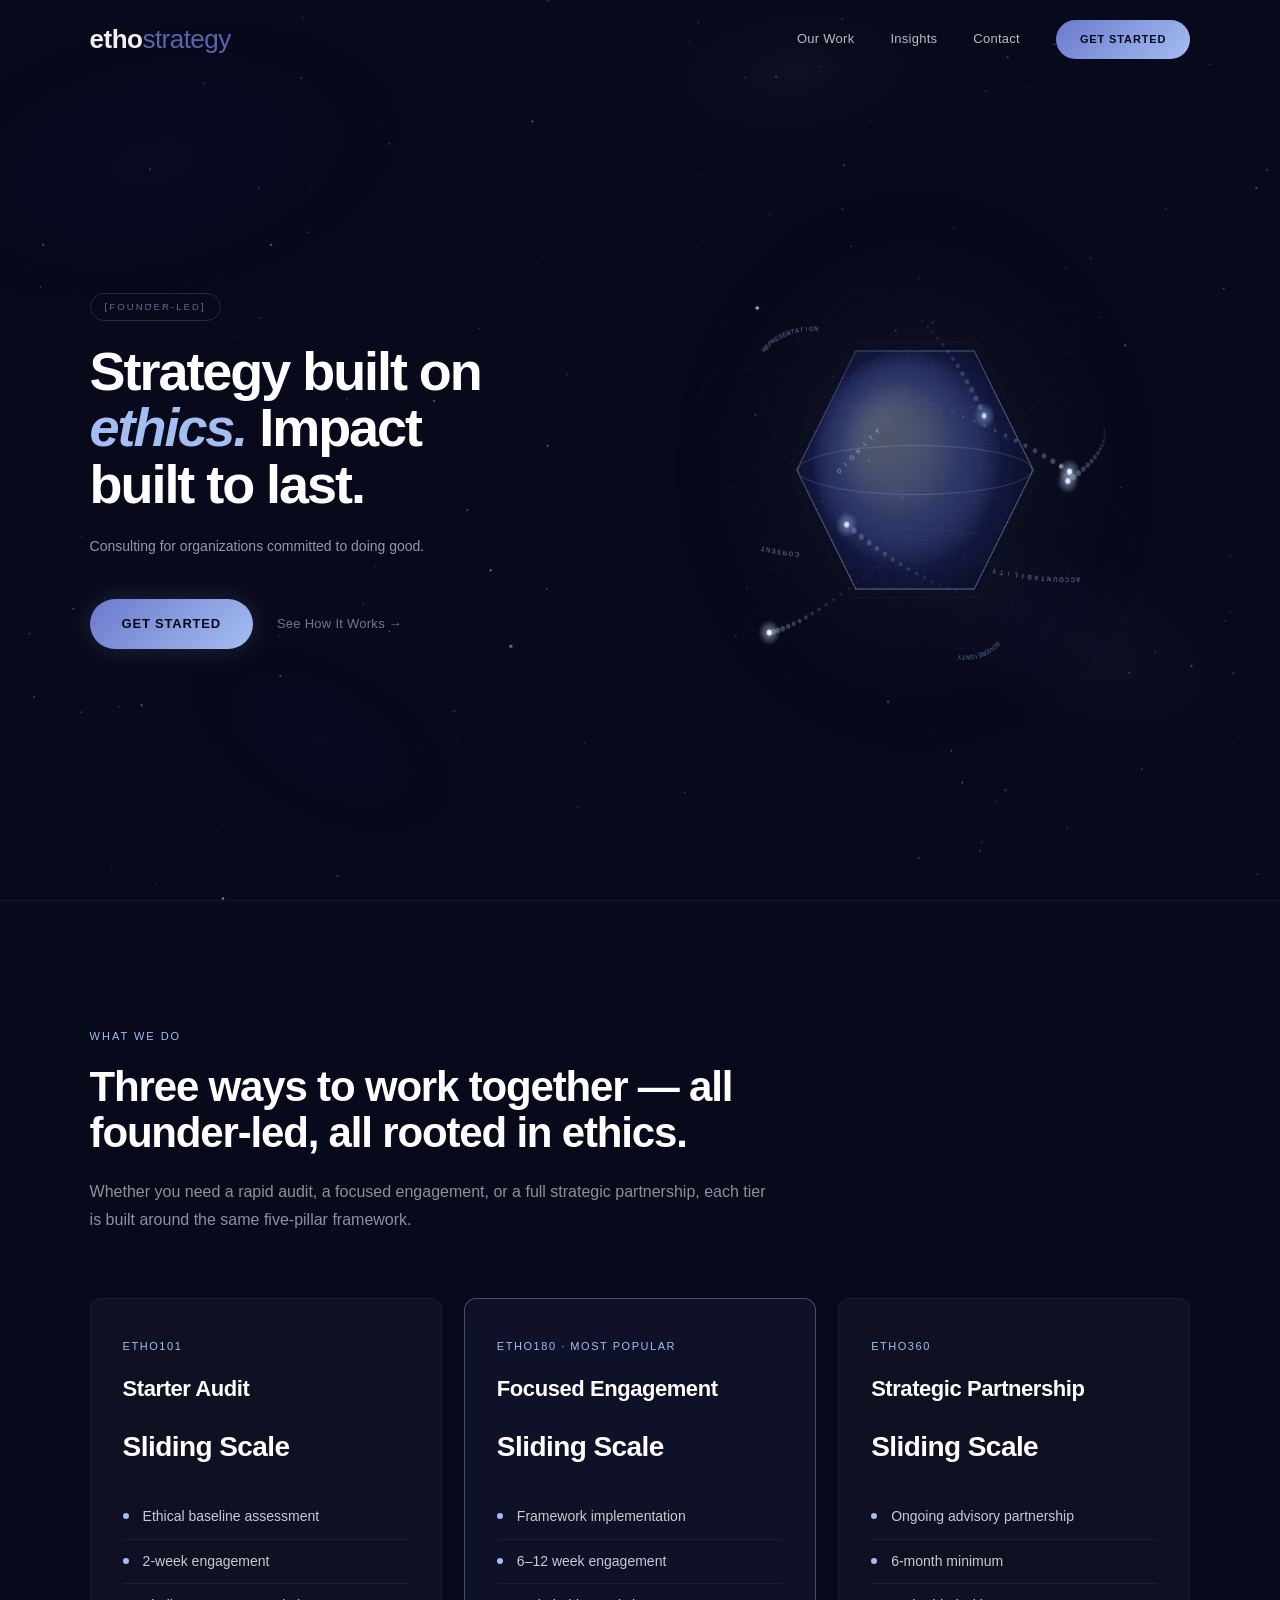
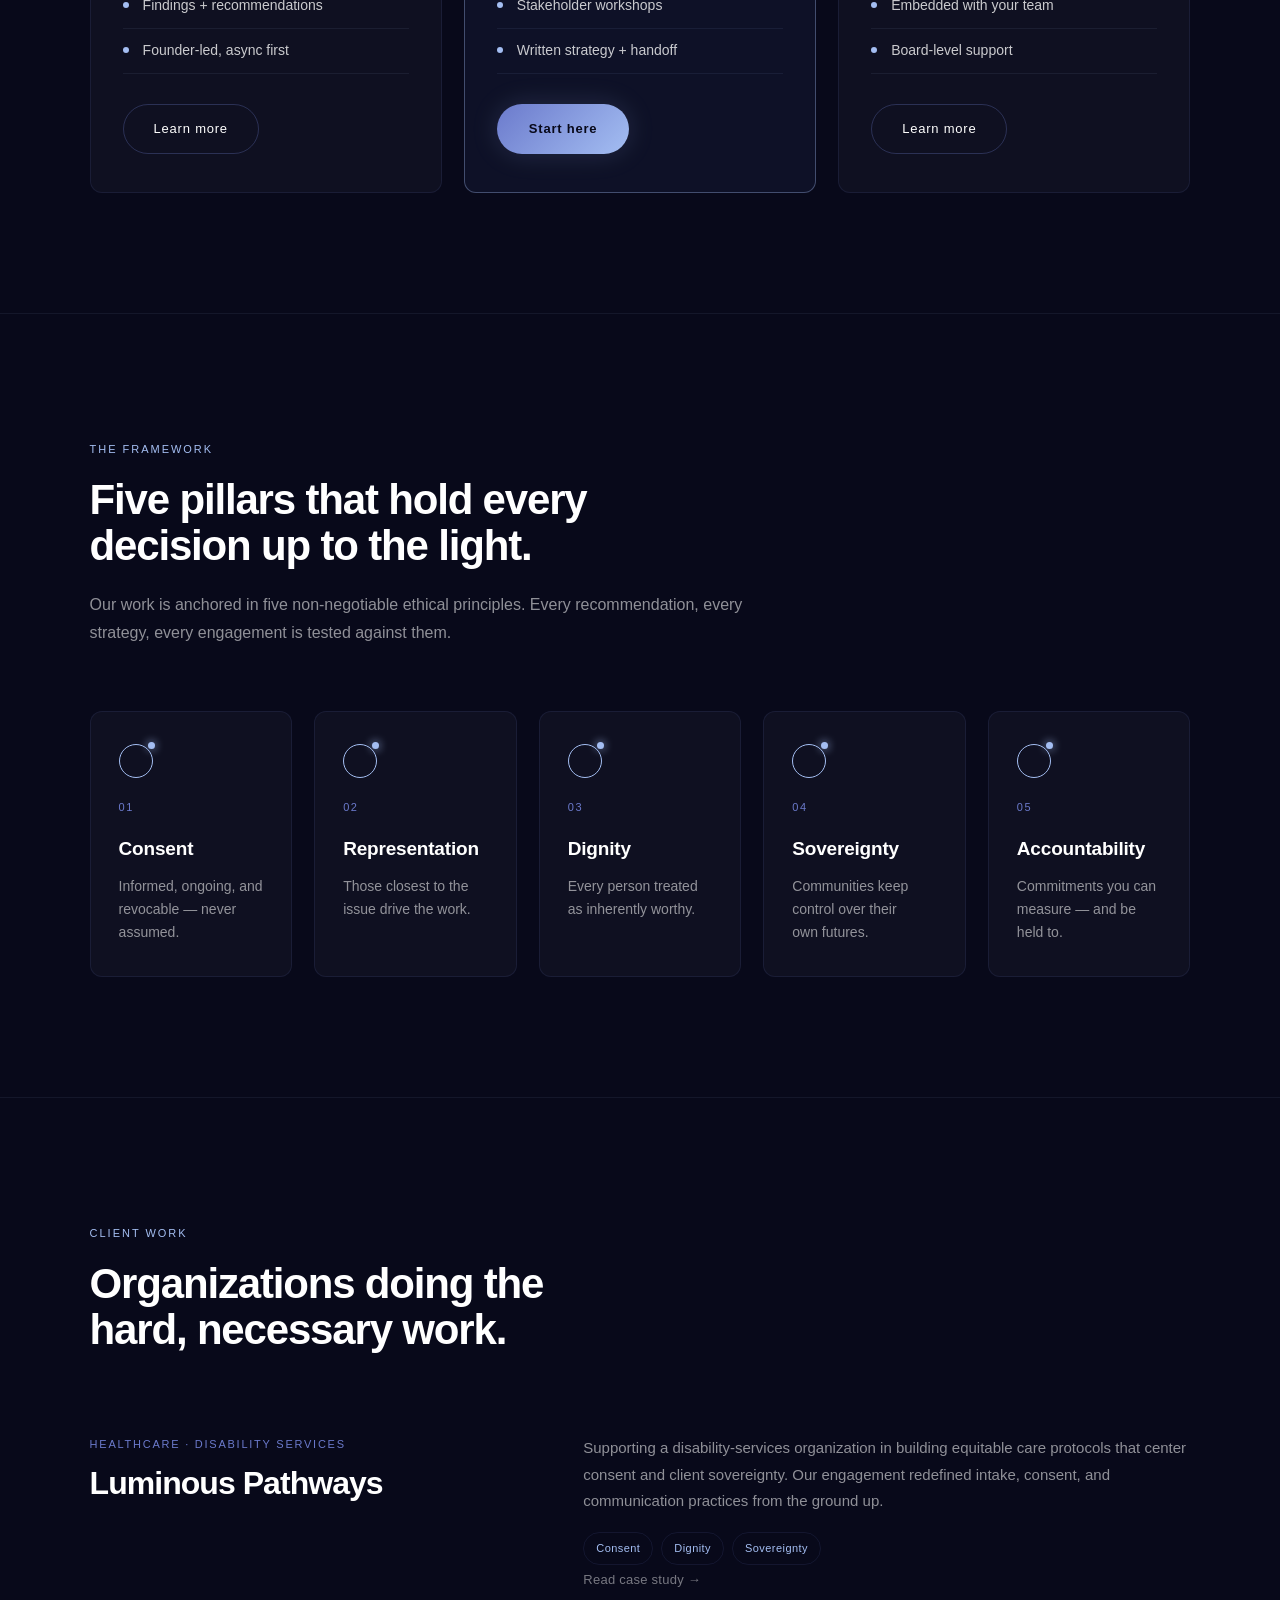
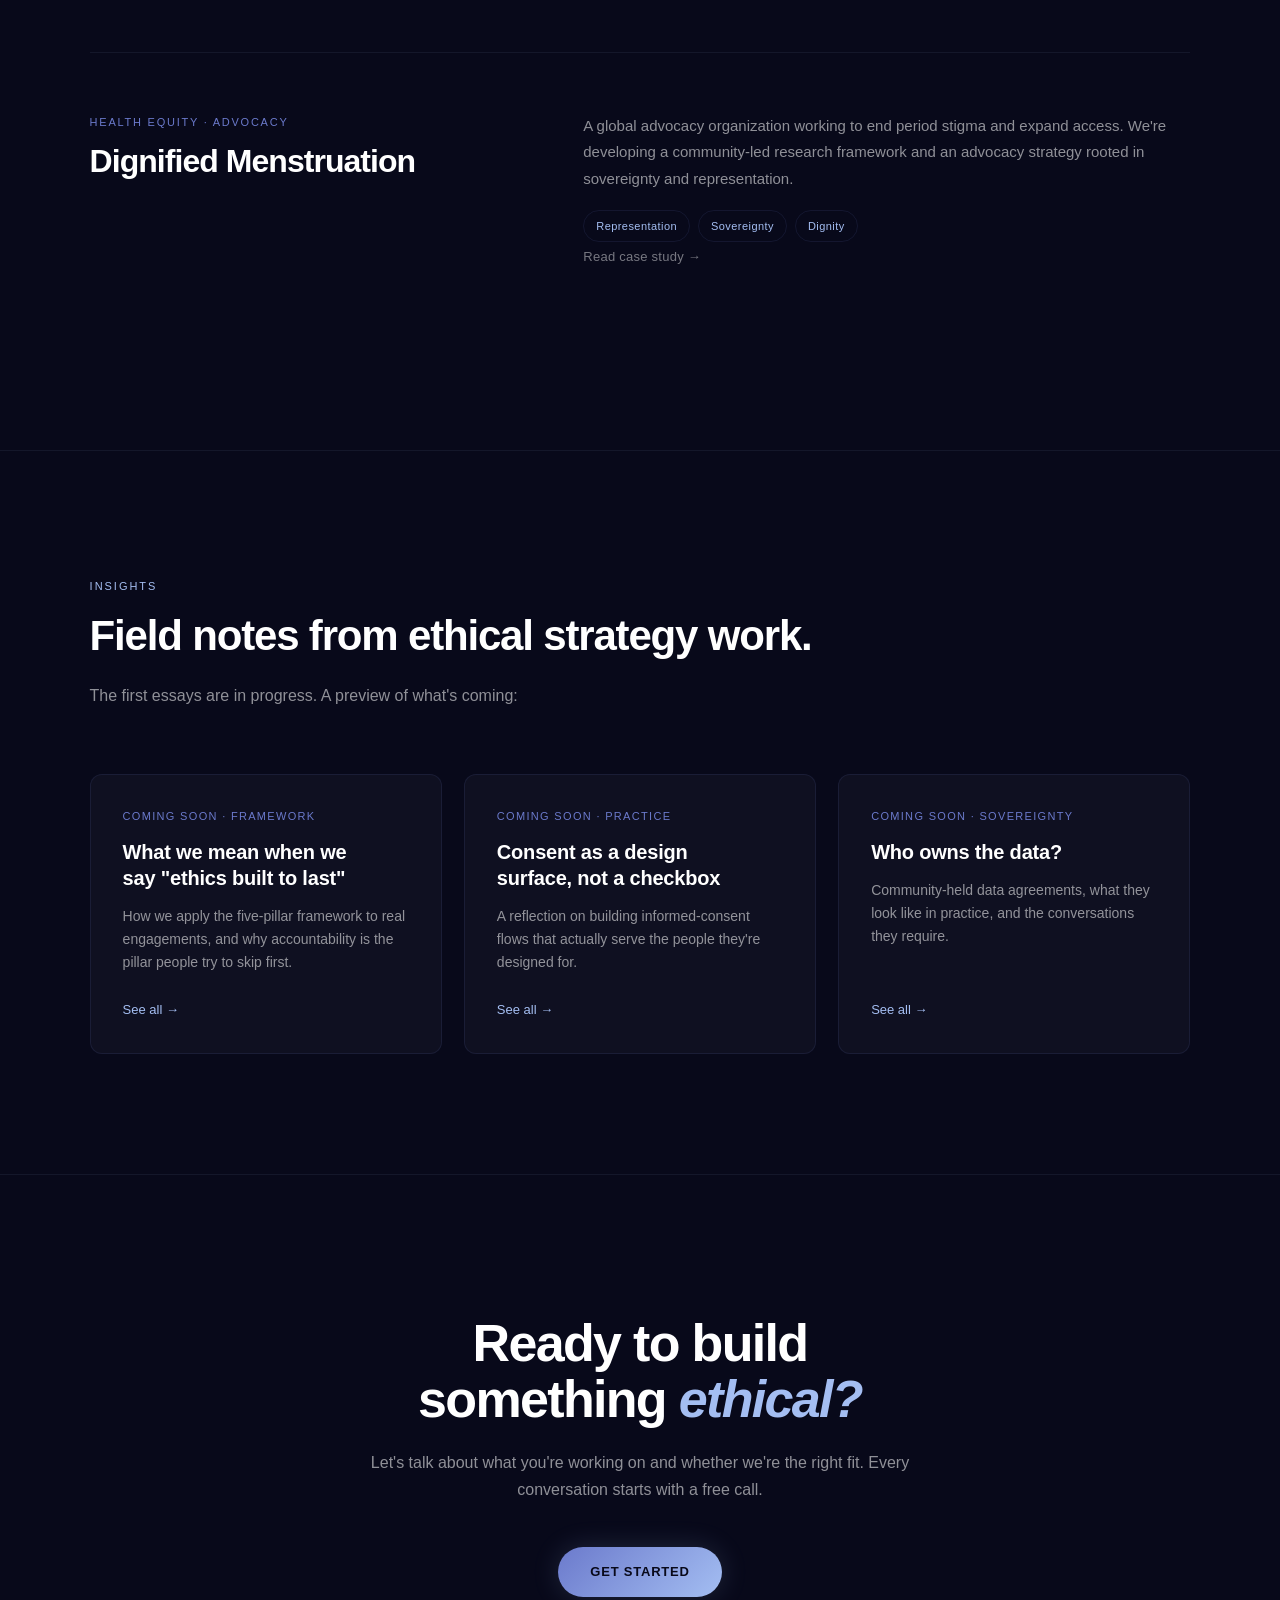
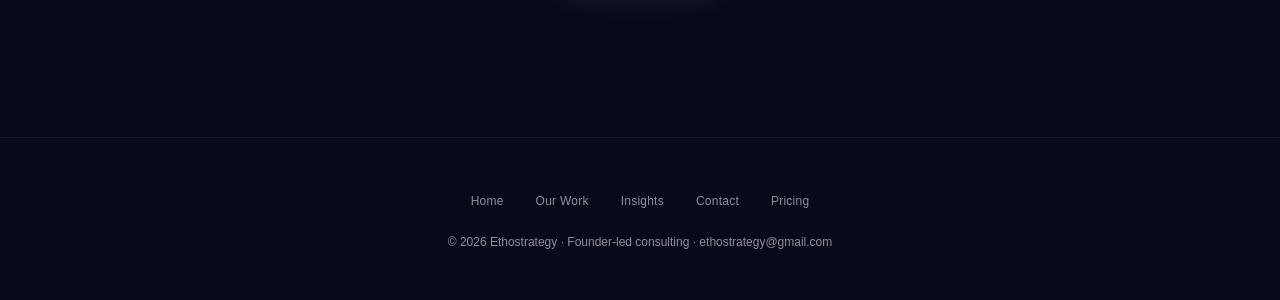
==== index.html @ f684b49d "Static nav wordmark, larger globe (640px), trim subheader - Replace animated canvas nav logo with st" ====
<!DOCTYPE html>
<html lang="en">
<head>
  <meta charset="UTF-8" />
  <meta name="viewport" content="width=device-width, initial-scale=1.0" />
  <title>Ethostrategy — Strategy built on ethics. Impact built to last.</title>
  <meta name="description" content="Founder-led consulting for organizations committed to doing good — the right way." />

  <!-- Favicon -->
  <link rel="icon" type="image/svg+xml" href="/assets/brand/favicon.svg" />

  <!-- Open Graph -->
  <meta property="og:type" content="website" />
  <meta property="og:site_name" content="Ethostrategy" />
  <meta property="og:title" content="Ethostrategy — Strategy built on ethics. Impact built to last." />
  <meta property="og:description" content="Founder-led consulting for organizations committed to doing good — the right way." />
  <meta property="og:url" content="https://ethostrategy.co/" />
  <meta property="og:image" content="https://ethostrategy.co/assets/brand/og-image.svg" />
  <meta property="og:image:width" content="1200" />
  <meta property="og:image:height" content="630" />

  <!-- Twitter Card -->
  <meta name="twitter:card" content="summary_large_image" />
  <meta name="twitter:title" content="Ethostrategy — Strategy built on ethics. Impact built to last." />
  <meta name="twitter:description" content="Founder-led consulting for organizations committed to doing good — the right way." />
  <meta name="twitter:image" content="https://ethostrategy.co/assets/brand/og-image.svg" />

  <link rel="preconnect" href="https://api.fontshare.com" crossorigin />
  <link rel="stylesheet" href="https://api.fontshare.com/v2/css?f[]=satoshi@300,400,500,700,800&display=swap" />
  <link rel="stylesheet" href="/assets/css/style.css" />
</head>
<body>
  <a class="skip-link" href="#main">Skip to content</a>
  <canvas id="skyCanvas" aria-hidden="true"></canvas>

  <nav class="nav">
    <a href="/" class="nav-brand" aria-label="Ethostrategy home">
      <span class="nav-wordmark"><span class="etho">etho</span><span class="strategy">strategy</span></span>
    </a>
    <div class="nav-links">
      <a href="/our-work/">Our Work</a>
      <a href="/insights/">Insights</a>
      <a href="/contact/">Contact</a>
    </div>
    <a href="/pricing/" class="btn-cta">GET STARTED</a>
  </nav>

  <main id="main">
    <!-- HERO -->
    <section class="hero">
      <div class="hero-left">
        <div class="hero-eyebrow">[FOUNDER-LED]</div>
        <h1 class="hero-h1">Strategy built on <em>ethics.</em> Impact built to last.</h1>
        <p class="hero-sub">Consulting for organizations committed to doing good.</p>
        <div class="hero-actions">
          <a href="/pricing/" class="btn-primary">GET STARTED</a>
          <a href="#how-it-works" class="btn-text">See How It Works →</a>
        </div>
      </div>
      <div class="hero-right">
        <canvas id="globeCanvas" width="800" height="800" role="img" aria-label="Illustration of a hexagonal globe with five orbiting points, each labeled with one of the ethical pillars: Consent, Representation, Dignity, Sovereignty, and Accountability."></canvas>
      </div>
    </section>

    <!-- SERVICES -->
    <section id="how-it-works" class="section bordered">
      <div class="section-inner">
        <span class="eyebrow">What We Do</span>
        <h2 class="section-title">Three ways to work together — all founder-led, all rooted in ethics.</h2>
        <p class="section-lede">Whether you need a rapid audit, a focused engagement, or a full strategic partnership, each tier is built around the same five-pillar framework.</p>

        <div class="card-grid grid-3">
          <div class="card service-card">
            <div class="tier">Etho101</div>
            <h3>Starter Audit</h3>
            <div class="price">Sliding Scale</div>
            <ul>
              <li>Ethical baseline assessment</li>
              <li>2-week engagement</li>
              <li>Findings + recommendations</li>
              <li>Founder-led, async first</li>
            </ul>
            <a href="/pricing/" class="btn-ghost">Learn more</a>
          </div>

          <div class="card service-card featured">
            <div class="tier">Etho180 · Most Popular</div>
            <h3>Focused Engagement</h3>
            <div class="price">Sliding Scale</div>
            <ul>
              <li>Framework implementation</li>
              <li>6–12 week engagement</li>
              <li>Stakeholder workshops</li>
              <li>Written strategy + handoff</li>
            </ul>
            <a href="/pricing/" class="btn-primary">Start here</a>
          </div>

          <div class="card service-card">
            <div class="tier">Etho360</div>
            <h3>Strategic Partnership</h3>
            <div class="price">Sliding Scale</div>
            <ul>
              <li>Ongoing advisory partnership</li>
              <li>6-month minimum</li>
              <li>Embedded with your team</li>
              <li>Board-level support</li>
            </ul>
            <a href="/pricing/" class="btn-ghost">Learn more</a>
          </div>
        </div>
      </div>
    </section>

    <!-- FRAMEWORK -->
    <section class="section bordered">
      <div class="section-inner">
        <span class="eyebrow">The Framework</span>
        <h2 class="section-title">Five pillars that hold every decision up to the light.</h2>
        <p class="section-lede">Our work is anchored in five non-negotiable ethical principles. Every recommendation, every strategy, every engagement is tested against them.</p>

        <div class="card-grid grid-5">
          <div class="card pillar-card"><div class="ring"></div><div class="card-num">01</div><h3>Consent</h3><p>Informed, ongoing, and revocable — never assumed.</p></div>
          <div class="card pillar-card"><div class="ring"></div><div class="card-num">02</div><h3>Representation</h3><p>Those closest to the issue drive the work.</p></div>
          <div class="card pillar-card"><div class="ring"></div><div class="card-num">03</div><h3>Dignity</h3><p>Every person treated as inherently worthy.</p></div>
          <div class="card pillar-card"><div class="ring"></div><div class="card-num">04</div><h3>Sovereignty</h3><p>Communities keep control over their own futures.</p></div>
          <div class="card pillar-card"><div class="ring"></div><div class="card-num">05</div><h3>Accountability</h3><p>Commitments you can measure — and be held to.</p></div>
        </div>
      </div>
    </section>

    <!-- CLIENT WORK -->
    <section class="section bordered">
      <div class="section-inner">
        <span class="eyebrow">Client Work</span>
        <h2 class="section-title">Organizations doing the hard, necessary work.</h2>

        <div class="client-row">
          <div>
            <div class="client-tag">Healthcare · Disability Services</div>
            <h3>Luminous Pathways</h3>
          </div>
          <div>
            <p>Supporting a disability-services organization in building equitable care protocols that center consent and client sovereignty. Our engagement redefined intake, consent, and communication practices from the ground up.</p>
            <div class="pillars"><span>Consent</span><span>Dignity</span><span>Sovereignty</span></div>
            <a href="/our-work/luminous-pathways/" class="btn-text" style="margin-left:0;">Read case study →</a>
          </div>
        </div>

        <div class="client-row">
          <div>
            <div class="client-tag">Health Equity · Advocacy</div>
            <h3>Dignified Menstruation</h3>
          </div>
          <div>
            <p>A global advocacy organization working to end period stigma and expand access. We're developing a community-led research framework and an advocacy strategy rooted in sovereignty and representation.</p>
            <div class="pillars"><span>Representation</span><span>Sovereignty</span><span>Dignity</span></div>
            <a href="/our-work/dignified-menstruation/" class="btn-text" style="margin-left:0;">Read case study →</a>
          </div>
        </div>
      </div>
    </section>

    <!-- INSIGHTS PREVIEW -->
    <section class="section bordered">
      <div class="section-inner">
        <span class="eyebrow">Insights</span>
        <h2 class="section-title">Field notes from ethical strategy work.</h2>
        <p class="section-lede">The first essays are in progress. A preview of what's coming:</p>

        <div class="card-grid grid-3">
          <a href="/insights/" class="card post-card">
            <div>
              <div class="post-date">Coming soon · Framework</div>
              <h3>What we mean when we say "ethics built to last"</h3>
              <p>How we apply the five-pillar framework to real engagements, and why accountability is the pillar people try to skip first.</p>
            </div>
            <span class="read-more">See all →</span>
          </a>
          <a href="/insights/" class="card post-card">
            <div>
              <div class="post-date">Coming soon · Practice</div>
              <h3>Consent as a design surface, not a checkbox</h3>
              <p>A reflection on building informed-consent flows that actually serve the people they're designed for.</p>
            </div>
            <span class="read-more">See all →</span>
          </a>
          <a href="/insights/" class="card post-card">
            <div>
              <div class="post-date">Coming soon · Sovereignty</div>
              <h3>Who owns the data?</h3>
              <p>Community-held data agreements, what they look like in practice, and the conversations they require.</p>
            </div>
            <span class="read-more">See all →</span>
          </a>
        </div>
      </div>
    </section>

    <!-- CTA BAND -->
    <section class="cta-band bordered">
      <h2>Ready to build something <em>ethical?</em></h2>
      <p>Let's talk about what you're working on and whether we're the right fit. Every conversation starts with a free call.</p>
      <a href="/pricing/" class="btn-primary">GET STARTED</a>
    </section>
  </main>

  <footer>
    <ul class="footer-nav">
      <li><a href="/">Home</a></li>
      <li><a href="/our-work/">Our Work</a></li>
      <li><a href="/insights/">Insights</a></li>
      <li><a href="/contact/">Contact</a></li>
      <li><a href="/pricing/">Pricing</a></li>
    </ul>
    <p>© 2026 Ethostrategy · Founder-led consulting · ethostrategy@gmail.com</p>
  </footer>

  <script src="/assets/js/stars.js"></script>
  <script src="/assets/js/logo.js"></script>
  <script src="/assets/js/globe.js"></script>
  <script src="/assets/js/main.js"></script>

  <!-- Netlify Identity widget (for Decap CMS login redirect) -->
  <script src="https://identity.netlify.com/v1/netlify-identity-widget.js"></script>
  <script>
    if (window.netlifyIdentity) {
      window.netlifyIdentity.on("init", function (user) {
        if (!user) {
          window.netlifyIdentity.on("login", function () {
            document.location.href = "/admin/";
          });
        }
      });
    }
  </script>
</body>
</html>
---- assets/css/style.css ----
/* ============================================================
   ETHOSTRATEGY — Global Styles
   ============================================================ */

:root {
  --bg:        #08091a;
  --indigo:    #2B18BC;
  --periwinkle:#6B7ACC;
  --sky:       #A4BEF2;
  --white:     #FFFFFF;
  --border:    rgba(164, 190, 242, 0.08);
  --muted:     rgba(255, 255, 255, 0.55);
  --muted-lo:  rgba(255, 255, 255, 0.35);
  --card-bg:   rgba(255, 255, 255, 0.03);
  --card-br:   rgba(107, 122, 204, 0.12);
}

* { margin: 0; padding: 0; box-sizing: border-box; }
html { scroll-behavior: smooth; }

body {
  font-family: 'Satoshi', -apple-system, BlinkMacSystemFont, sans-serif;
  font-weight: 300;
  background: var(--bg);
  color: var(--white);
  line-height: 1.7;
  overflow-x: hidden;
  min-height: 100vh;
}

/* Prevent widow/orphan words on headings and lead text */
h1, h2, h3, .section-title, .hero-h1, .cta-band h2 {
  text-wrap: balance;
}
p, .section-lede, .hero-sub {
  text-wrap: pretty;
}

a { color: inherit; text-decoration: none; }
img, svg, canvas { display: block; max-width: 100%; }

/* ============================================================
   Star field — fixed background canvas
   ============================================================ */
#skyCanvas {
  position: fixed;
  top: 0; left: 0;
  width: 100%; height: 100%;
  pointer-events: none;
  z-index: 0;
}

main, nav, footer, section { position: relative; z-index: 1; }

/* ============================================================
   Nav
   ============================================================ */
.nav {
  position: fixed;
  top: 0; left: 0; right: 0;
  z-index: 100;
  display: flex;
  align-items: center;
  padding: 20px 7%;
  background: transparent;
  transition: background 0.3s ease, backdrop-filter 0.3s ease;
}

.nav.scrolled {
  background: rgba(8, 9, 26, 0.85);
  backdrop-filter: blur(20px);
  -webkit-backdrop-filter: blur(20px);
  border-bottom: 1px solid rgba(164, 190, 242, 0.08);
}

.nav-brand {
  display: flex;
  align-items: center;
}

.nav-brand canvas {
  width: 300px;
  height: 38px;
}

.nav-wordmark {
  font-size: 26px;
  letter-spacing: -0.02em;
  line-height: 1;
  white-space: nowrap;
}

.nav-wordmark .etho {
  font-weight: 800;
  color: rgba(255, 255, 255, 0.94);
}

.nav-wordmark .strategy {
  font-weight: 300;
  color: rgba(107, 122, 204, 0.82);
}

.nav-links {
  margin-left: auto;
  display: flex;
  gap: 36px;
  margin-right: 36px;
}

.nav-links a {
  color: rgba(255, 255, 255, 0.72);
  font-size: 13px;
  font-weight: 300;
  letter-spacing: 0.02em;
  transition: color 0.2s;
}

.nav-links a:hover { color: #fff; }

.btn-cta {
  background: linear-gradient(135deg, #6B7ACC, #A4BEF2);
  color: #08091a;
  font-size: 11px;
  font-weight: 700;
  letter-spacing: 0.08em;
  padding: 10px 24px;
  border-radius: 40px;
  white-space: nowrap;
  transition: filter 0.2s, transform 0.2s;
}

.btn-cta:hover { filter: brightness(1.1); transform: translateY(-1px); }

/* ============================================================
   Buttons
   ============================================================ */
.btn-primary {
  display: inline-block;
  background: linear-gradient(135deg, #6B7ACC, #A4BEF2);
  color: #08091a;
  font-size: 13px;
  font-weight: 700;
  letter-spacing: 0.06em;
  padding: 14px 32px;
  border-radius: 40px;
  transition: filter 0.2s, transform 0.2s, box-shadow 0.2s;
  box-shadow: 0 0 28px rgba(164, 190, 242, 0.16);
}

.btn-primary:hover {
  filter: brightness(1.1);
  transform: translateY(-1px);
  box-shadow: 0 0 36px rgba(164, 190, 242, 0.28);
}

.btn-ghost {
  display: inline-block;
  background: transparent;
  color: #fff;
  border: 1px solid rgba(107, 122, 204, 0.3);
  font-size: 13px;
  font-weight: 500;
  letter-spacing: 0.06em;
  padding: 13px 30px;
  border-radius: 40px;
  transition: border-color 0.2s, color 0.2s;
}

.btn-ghost:hover { border-color: var(--sky); color: var(--sky); }

.btn-text {
  font-size: 13px;
  font-weight: 300;
  color: rgba(255, 255, 255, 0.45);
  letter-spacing: 0.02em;
  margin-left: 24px;
  transition: color 0.2s;
}

.btn-text:hover { color: var(--sky); }

/* ============================================================
   Hero
   ============================================================ */
.hero {
  min-height: 100vh;
  display: grid;
  grid-template-columns: 1fr 1fr;
  align-items: center;
  padding: 120px 7% 80px;
}

.hero-eyebrow {
  font-size: 9.5px;
  letter-spacing: 0.22em;
  text-transform: uppercase;
  color: rgba(164, 190, 242, 0.55);
  font-weight: 500;
  border: 1px solid rgba(164, 190, 242, 0.18);
  display: inline-block;
  padding: 5px 14px;
  border-radius: 20px;
  margin-bottom: 22px;
}

.hero-h1 {
  font-size: 54px;
  font-weight: 800;
  line-height: 1.05;
  letter-spacing: -0.038em;
  margin-bottom: 20px;
  color: #fff;
}

.hero-h1 em {
  font-style: italic;
  color: var(--sky);
}

.hero-sub {
  font-size: 14px;
  font-weight: 300;
  color: rgba(255, 255, 255, 0.58);
  margin-bottom: 40px;
  max-width: 380px;
  line-height: 1.9;
}

.hero-actions { display: flex; align-items: center; }

.hero-right {
  display: flex;
  justify-content: center;
  align-items: center;
}

#globeCanvas {
  width: 640px;
  height: 640px;
  max-width: 100%;
}

/* ============================================================
   Section primitives
   ============================================================ */
section.section {
  padding: 120px 7%;
}

.section-inner {
  max-width: 1200px;
  margin: 0 auto;
}

.bordered { border-top: 1px solid var(--border); }

.eyebrow {
  display: inline-block;
  font-size: 11px;
  letter-spacing: 0.18em;
  text-transform: uppercase;
  color: var(--sky);
  margin-bottom: 18px;
  font-weight: 500;
}

.section-title {
  font-size: 42px;
  font-weight: 800;
  letter-spacing: -0.028em;
  line-height: 1.1;
  margin-bottom: 22px;
  max-width: 820px;
}

.section-lede {
  font-size: 16px;
  color: var(--muted);
  max-width: 680px;
  margin-bottom: 64px;
  line-height: 1.75;
  font-weight: 300;
}

/* ============================================================
   Cards
   ============================================================ */
.card-grid {
  display: grid;
  gap: 22px;
}

.grid-2 { grid-template-columns: repeat(2, 1fr); }
.grid-3 { grid-template-columns: repeat(3, 1fr); }
.grid-5 { grid-template-columns: repeat(5, 1fr); }

.card {
  padding: 32px 28px;
  background: rgba(255, 255, 255, 0.03);
  border: 1px solid rgba(107, 122, 204, 0.12);
  border-radius: 12px;
  transition: border-color 0.25s, transform 0.25s, background 0.25s;
}

.card:hover {
  border-color: rgba(164, 190, 242, 0.28);
  background: rgba(164, 190, 242, 0.05);
  transform: translateY(-2px);
}

.card-num {
  font-size: 11px;
  color: var(--periwinkle);
  letter-spacing: 0.14em;
  margin-bottom: 16px;
  font-weight: 500;
}

.card h3 {
  font-size: 19px;
  font-weight: 700;
  margin-bottom: 10px;
  letter-spacing: -0.01em;
}

.card p {
  font-size: 14px;
  color: var(--muted);
  line-height: 1.65;
  font-weight: 300;
}

/* Pillar ring icon */
.pillar-card .ring {
  width: 34px;
  height: 34px;
  border: 1px solid var(--sky);
  border-radius: 50%;
  margin-bottom: 20px;
  position: relative;
}

.pillar-card .ring::after {
  content: '';
  position: absolute;
  width: 7px;
  height: 7px;
  background: var(--sky);
  border-radius: 50%;
  top: -3px;
  right: -3px;
  box-shadow: 0 0 10px var(--sky);
}

/* ============================================================
   Service / pricing cards
   ============================================================ */
.service-card { padding: 38px 32px; }

.service-card .tier {
  font-size: 11px;
  letter-spacing: 0.14em;
  color: var(--sky);
  margin-bottom: 14px;
  font-weight: 500;
  text-transform: uppercase;
}

.service-card h3 {
  font-size: 22px;
  font-weight: 800;
  letter-spacing: -0.02em;
  margin-bottom: 10px;
}

.service-card .price {
  font-size: 28px;
  font-weight: 800;
  margin: 16px 0 4px;
  letter-spacing: -0.02em;
}

.service-card .price small {
  font-size: 12px;
  color: var(--muted);
  font-weight: 300;
  letter-spacing: 0;
}

.service-card ul {
  list-style: none;
  margin: 24px 0 30px;
}

.service-card li {
  padding: 10px 0 10px 20px;
  font-size: 14px;
  color: rgba(255, 255, 255, 0.78);
  border-bottom: 1px solid var(--border);
  position: relative;
  font-weight: 300;
}

.service-card li::before {
  content: '';
  position: absolute;
  left: 0;
  top: 18px;
  width: 6px;
  height: 6px;
  background: var(--sky);
  border-radius: 50%;
}

.service-card.featured {
  border-color: rgba(164, 190, 242, 0.35);
  background: rgba(107, 122, 204, 0.07);
}

/* ============================================================
   Client rows
   ============================================================ */
.client-row {
  display: grid;
  grid-template-columns: 1fr 1.4fr;
  gap: 60px;
  padding: 60px 0;
  border-top: 1px solid var(--border);
}

.client-row:first-of-type { border-top: none; }

.client-tag {
  font-size: 11px;
  letter-spacing: 0.16em;
  color: var(--periwinkle);
  margin-bottom: 12px;
  text-transform: uppercase;
}

.client-row h3 {
  font-size: 32px;
  font-weight: 800;
  letter-spacing: -0.03em;
  margin-bottom: 14px;
  line-height: 1.1;
}

.client-row p {
  font-size: 15px;
  color: var(--muted);
  line-height: 1.75;
  margin-bottom: 18px;
  font-weight: 300;
}

.pillars {
  display: flex;
  gap: 8px;
  flex-wrap: wrap;
  margin-top: 18px;
}

.pillars span {
  font-size: 11px;
  padding: 6px 12px;
  border: 1px solid var(--card-br);
  border-radius: 999px;
  color: var(--sky);
  letter-spacing: 0.04em;
}

/* ============================================================
   Post cards
   ============================================================ */
.post-card {
  padding: 32px;
  display: flex;
  flex-direction: column;
  justify-content: space-between;
  min-height: 260px;
}

.post-card .post-date {
  font-size: 11px;
  color: var(--periwinkle);
  letter-spacing: 0.12em;
  margin-bottom: 14px;
  text-transform: uppercase;
}

.post-card h3 {
  font-size: 20px;
  line-height: 1.3;
  margin-bottom: 14px;
}

.post-card p {
  font-size: 14px;
  color: var(--muted);
  margin-bottom: 24px;
}

.post-card .read-more {
  color: var(--sky);
  font-size: 13px;
  font-weight: 500;
}

/* ============================================================
   CTA band
   ============================================================ */
.cta-band {
  text-align: center;
  padding: 140px 7%;
}

.cta-band h2 {
  font-size: 52px;
  font-weight: 800;
  letter-spacing: -0.032em;
  line-height: 1.08;
  margin-bottom: 22px;
  max-width: 780px;
  margin-left: auto;
  margin-right: auto;
}

.cta-band em {
  font-style: italic;
  color: var(--sky);
}

.cta-band p {
  font-size: 16px;
  color: var(--muted);
  max-width: 580px;
  margin: 0 auto 44px;
}

/* ============================================================
   Founder bio
   ============================================================ */
.founder-row {
  display: grid;
  grid-template-columns: 320px 1fr;
  gap: 60px;
  align-items: start;
}

.founder-photo {
  aspect-ratio: 1 / 1;
  border-radius: 14px;
  background: linear-gradient(135deg, rgba(107, 122, 204, 0.25), rgba(164, 190, 242, 0.08));
  border: 1px solid var(--card-br);
  display: flex;
  align-items: center;
  justify-content: center;
  font-size: 64px;
  font-weight: 800;
  color: var(--sky);
  letter-spacing: -0.04em;
}

.founder-row h3 {
  font-size: 30px;
  font-weight: 800;
  letter-spacing: -0.024em;
  margin-bottom: 6px;
}

.founder-row .title {
  color: var(--sky);
  font-size: 12px;
  letter-spacing: 0.16em;
  text-transform: uppercase;
  margin-bottom: 22px;
}

.founder-row p {
  font-size: 15px;
  color: var(--muted);
  margin-bottom: 16px;
  line-height: 1.75;
  max-width: 680px;
  font-weight: 300;
}

/* ============================================================
   Framework pillar (Our Work)
   ============================================================ */
.framework-pillar {
  padding: 48px 0;
  display: grid;
  grid-template-columns: 220px 1fr;
  gap: 60px;
  border-top: 1px solid var(--border);
}

.framework-pillar:first-of-type { border-top: none; }

.framework-pillar .pill-num {
  font-size: 12px;
  letter-spacing: 0.18em;
  color: var(--sky);
}

.framework-pillar h3 {
  font-size: 32px;
  font-weight: 800;
  letter-spacing: -0.024em;
  margin: 6px 0 16px;
  line-height: 1.15;
}

.framework-pillar p {
  color: var(--muted);
  font-size: 15px;
  max-width: 720px;
  line-height: 1.75;
  margin-bottom: 14px;
  font-weight: 300;
}

.framework-pillar ul {
  list-style: none;
  margin-top: 16px;
}

.framework-pillar li {
  padding: 8px 0 8px 22px;
  font-size: 14px;
  color: rgba(255, 255, 255, 0.75);
  position: relative;
  font-weight: 300;
}

.framework-pillar li::before {
  content: '';
  position: absolute;
  left: 0;
  top: 16px;
  width: 6px;
  height: 6px;
  background: var(--sky);
  border-radius: 50%;
}

/* ============================================================
   Page intro (non-home pages)
   ============================================================ */
.page-intro {
  padding: 200px 7% 100px;
}

.page-intro-inner {
  max-width: 1200px;
  margin: 0 auto;
}

.page-intro h1 {
  font-size: 64px;
  font-weight: 800;
  letter-spacing: -0.042em;
  line-height: 1.04;
  margin-bottom: 22px;
  max-width: 900px;
}

.page-intro em {
  color: var(--sky);
  font-style: italic;
}

.page-intro p {
  font-size: 17px;
  color: var(--muted);
  max-width: 820px;
  line-height: 1.7;
  font-weight: 300;
  text-wrap: pretty;
}

/* ============================================================
   Contact form
   ============================================================ */
.contact-wrap {
  display: grid;
  grid-template-columns: 1fr 1.2fr;
  gap: 80px;
  max-width: 1100px;
  margin: 0 auto;
}

.contact-info h2 {
  font-size: 38px;
  font-weight: 800;
  letter-spacing: -0.028em;
  line-height: 1.1;
  margin-bottom: 22px;
}

.contact-info p {
  color: var(--muted);
  margin-bottom: 16px;
  font-size: 15px;
  line-height: 1.75;
  font-weight: 300;
}

.contact-info a.email {
  color: var(--sky);
  border-bottom: 1px solid rgba(164, 190, 242, 0.3);
  padding-bottom: 2px;
}

form {
  display: flex;
  flex-direction: column;
  gap: 18px;
}

.field { display: flex; flex-direction: column; gap: 8px; }

.field label {
  font-size: 11px;
  letter-spacing: 0.14em;
  text-transform: uppercase;
  color: var(--sky);
}

.field input,
.field textarea {
  background: rgba(255, 255, 255, 0.03);
  border: 1px solid var(--card-br);
  border-radius: 10px;
  padding: 14px 16px;
  color: var(--white);
  font-family: inherit;
  font-size: 15px;
  font-weight: 300;
  transition: border-color 0.2s;
}

.field input:focus,
.field textarea:focus {
  outline: none;
  border-color: var(--sky);
}

.field textarea { min-height: 140px; resize: vertical; }
form button { align-self: flex-start; margin-top: 6px; border: none; cursor: pointer; }

/* ============================================================
   Footer
   ============================================================ */
footer {
  border-top: 1px solid var(--border);
  padding: 48px 7%;
  text-align: center;
}

footer p {
  font-size: 12px;
  color: var(--muted);
  font-weight: 300;
}

footer .footer-nav {
  display: flex;
  justify-content: center;
  gap: 32px;
  margin-bottom: 18px;
  list-style: none;
}

footer .footer-nav a {
  font-size: 12px;
  color: var(--muted);
  letter-spacing: 0.02em;
}

footer .footer-nav a:hover { color: var(--sky); }

/* ============================================================
   404 page
   ============================================================ */
.not-found {
  min-height: 100vh;
  display: flex;
  align-items: center;
  justify-content: center;
  padding: 140px 7% 80px;
  text-align: center;
}

.not-found-inner {
  max-width: 960px;
}

.not-found h1 {
  font-size: 64px;
  font-weight: 800;
  letter-spacing: -0.042em;
  line-height: 1.05;
  margin: 18px 0 22px;
  text-wrap: balance;
  white-space: nowrap;
}

@media (max-width: 820px) {
  .not-found h1 { white-space: normal; font-size: 42px; }
}

.not-found em { color: var(--sky); font-style: italic; }

.not-found p {
  font-size: 17px;
  color: var(--muted);
  line-height: 1.7;
  margin-bottom: 36px;
  font-weight: 300;
}

/* ============================================================
   Contact form success state (Option C)
   ============================================================ */
.form-success {
  display: none;
  padding: 36px 32px;
  border: 1px solid rgba(164, 190, 242, 0.35);
  border-radius: 14px;
  background: rgba(107, 122, 204, 0.08);
}

.form-success.visible { display: block; }

.form-success h3 {
  font-size: 24px;
  font-weight: 800;
  letter-spacing: -0.02em;
  margin-bottom: 14px;
  color: var(--sky);
}

.form-success p {
  font-size: 15px;
  color: var(--muted);
  line-height: 1.7;
  margin-bottom: 20px;
  font-weight: 300;
}

.form-success ol {
  list-style: none;
  counter-reset: steps;
  margin: 0 0 24px;
}

.form-success li {
  counter-increment: steps;
  padding: 12px 0 12px 40px;
  border-bottom: 1px solid var(--border);
  font-size: 14px;
  color: rgba(255, 255, 255, 0.78);
  line-height: 1.6;
  position: relative;
  font-weight: 300;
}

.form-success li::before {
  content: counter(steps);
  position: absolute;
  left: 0;
  top: 12px;
  width: 26px;
  height: 26px;
  border-radius: 50%;
  border: 1px solid var(--sky);
  color: var(--sky);
  font-size: 11px;
  font-weight: 700;
  display: flex;
  align-items: center;
  justify-content: center;
}

.form-success li:last-child { border-bottom: none; }

/* ============================================================
   Accessibility
   ============================================================ */
.skip-link {
  position: absolute;
  left: -9999px;
  top: 0;
  background: var(--sky);
  color: #08091a;
  padding: 10px 18px;
  font-size: 13px;
  font-weight: 600;
  letter-spacing: 0.04em;
  border-radius: 0 0 8px 0;
  z-index: 200;
}

.skip-link:focus {
  left: 0;
  outline: 2px solid var(--white);
  outline-offset: 2px;
}

:focus-visible {
  outline: 2px solid var(--sky);
  outline-offset: 3px;
  border-radius: 4px;
}

.btn-primary:focus-visible,
.btn-ghost:focus-visible,
.btn-cta:focus-visible {
  outline: 2px solid var(--sky);
  outline-offset: 3px;
}

/* ============================================================
   Test page — static nav logo variants
   ============================================================ */
.test-row {
  padding: 32px 48px;
  border-bottom: 1px solid var(--border);
  display: flex;
  align-items: center;
  gap: 40px;
}

.test-row:last-child { border-bottom: none; }

.test-row .label {
  flex: 0 0 200px;
  font-size: 11px;
  letter-spacing: 0.16em;
  text-transform: uppercase;
  color: var(--sky);
  font-weight: 500;
}

.test-row .variant {
  flex: 1;
  display: flex;
  align-items: center;
  gap: 16px;
}

/* ============================================================
   Responsive
   ============================================================ */
@media (max-width: 960px) {
  .nav { padding: 16px 5%; }
  .nav-links { gap: 20px; margin-right: 16px; }
  .nav-links a { display: none; }
  .nav-brand canvas { width: 220px; height: 28px; }
  .nav-wordmark { font-size: 20px; }
  .hero { grid-template-columns: 1fr; padding: 140px 5% 60px; }
  .hero-h1 { font-size: 40px; }
  #globeCanvas { width: 360px; height: 360px; }
  section.section, .cta-band { padding: 80px 5%; }
  .section-title, .cta-band h2 { font-size: 34px; }
  .page-intro { padding: 150px 5% 60px; }
  .page-intro h1 { font-size: 42px; }
  .grid-2, .grid-3, .grid-5 { grid-template-columns: 1fr; }
  .client-row, .founder-row, .contact-wrap, .framework-pillar {
    grid-template-columns: 1fr;
    gap: 24px;
  }
}
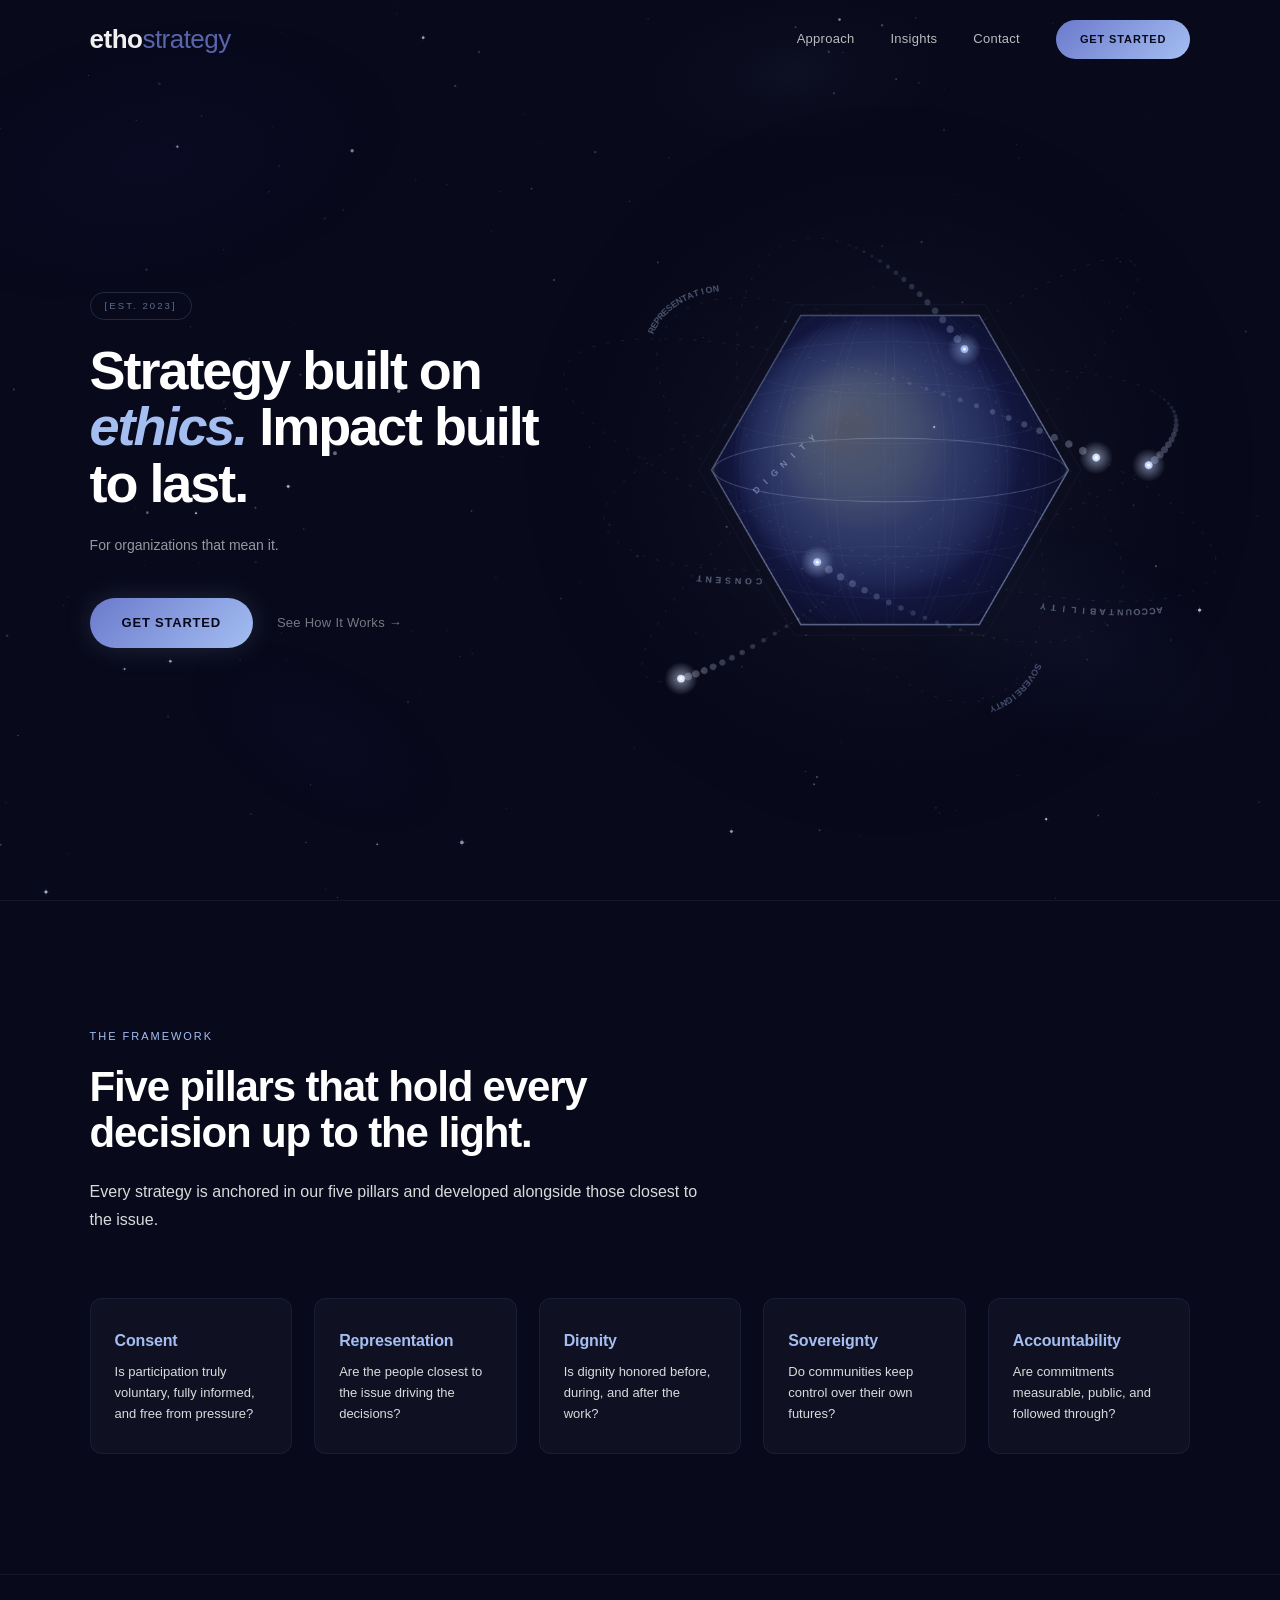
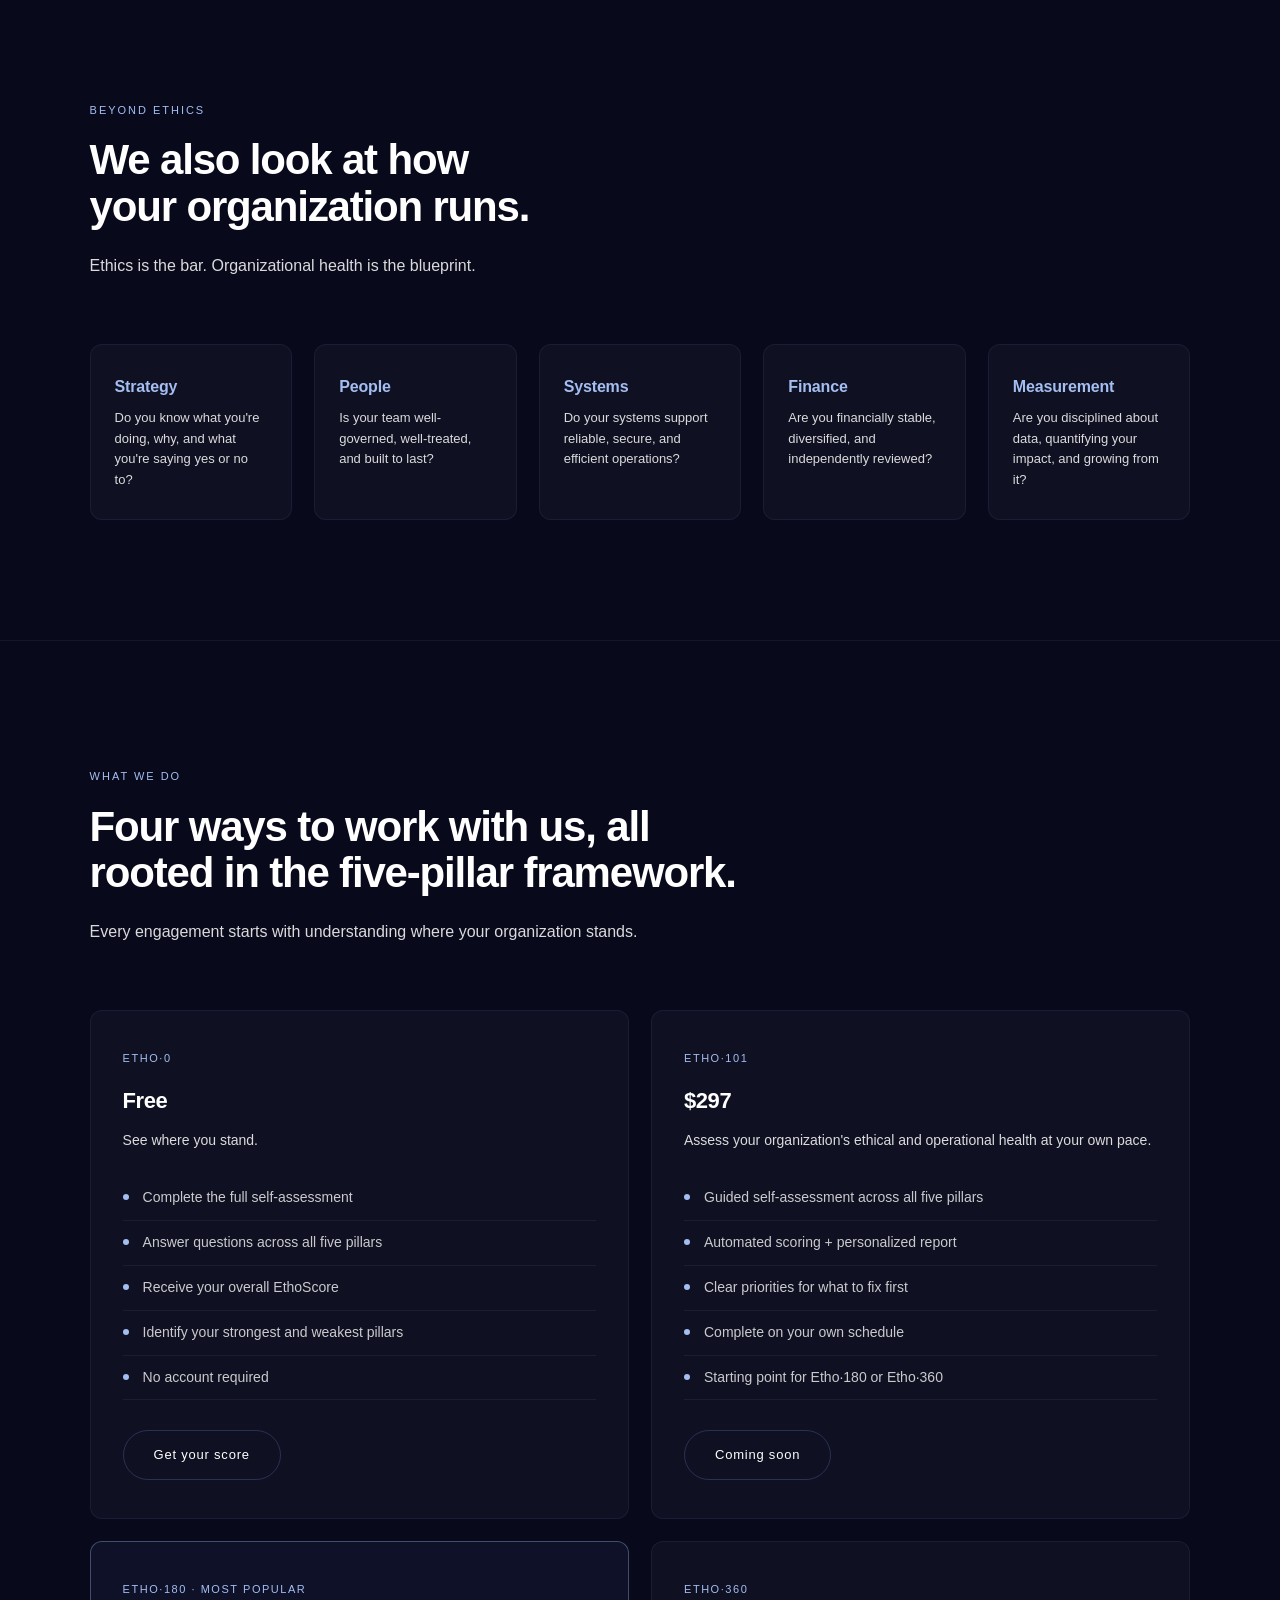
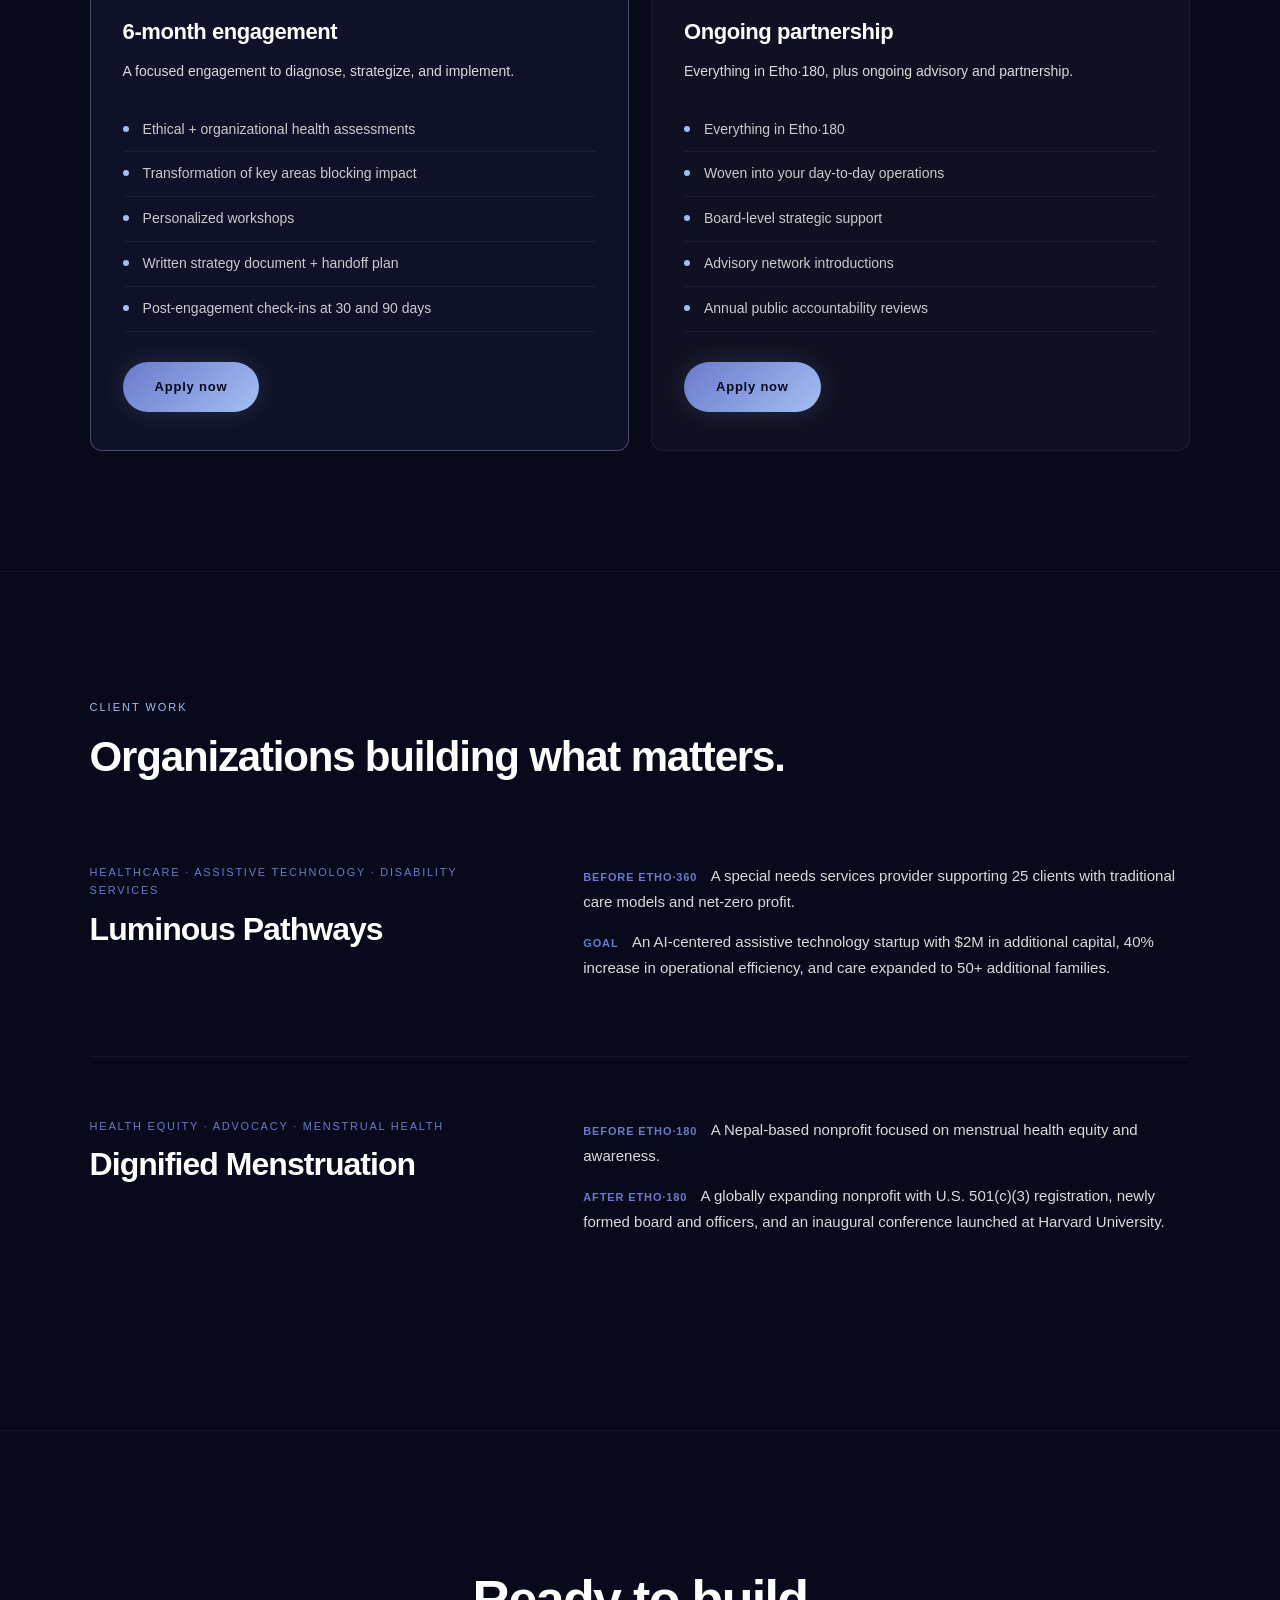
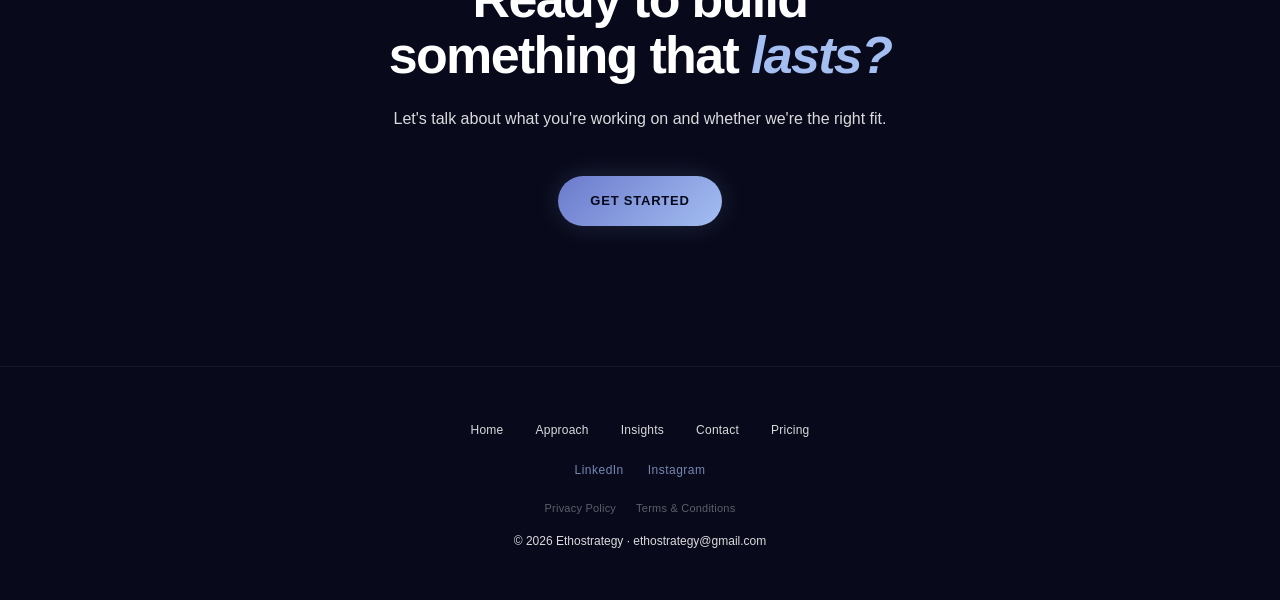
==== commit 977799d6: "Site-wide content overhaul: pricing tiers, pillar rewrites, org health section, footer/legal pages -" ====
--- a/index.html
+++ b/index.html
@@ -38,7 +38,7 @@
       <span class="nav-wordmark"><span class="etho">etho</span><span class="strategy">strategy</span></span>
     </a>
     <div class="nav-links">
-      <a href="/our-work/">Our Work</a>
+      <a href="/our-work/">Approach</a>
       <a href="/insights/">Insights</a>
       <a href="/contact/">Contact</a>
     </div>
@@ -48,83 +48,119 @@
   <main id="main">
     <!-- HERO -->
     <section class="hero">
-      <div class="hero-left">
-        <div class="hero-eyebrow">[FOUNDER-LED]</div>
-        <h1 class="hero-h1">Strategy built on <em>ethics.</em> Impact built to last.</h1>
-        <p class="hero-sub">Consulting for organizations committed to doing good.</p>
-        <div class="hero-actions">
-          <a href="/pricing/" class="btn-primary">GET STARTED</a>
-          <a href="#how-it-works" class="btn-text">See How It Works →</a>
-        </div>
-      </div>
-      <div class="hero-right">
-        <canvas id="globeCanvas" width="800" height="800" role="img" aria-label="Illustration of a hexagonal globe with five orbiting points, each labeled with one of the ethical pillars: Consent, Representation, Dignity, Sovereignty, and Accountability."></canvas>
-      </div>
-    </section>
-
-    <!-- SERVICES -->
+      <div class="hero-inner">
+        <div class="hero-left">
+          <div class="hero-eyebrow">[EST. 2023]</div>
+          <h1 class="hero-h1">Strategy built on <em>ethics.</em> Impact built to last.</h1>
+          <p class="hero-sub">For organizations that mean it.</p>
+          <div class="hero-actions">
+            <a href="/pricing/" class="btn-primary">GET STARTED</a>
+            <a href="#how-it-works" class="btn-text">See How It Works →</a>
+          </div>
+        </div>
+        <div class="hero-right">
+          <canvas id="globeCanvas" width="800" height="800" role="img" aria-label="Illustration of a hexagonal globe with five orbiting points, each labeled with one of the ethical pillars: Consent, Representation, Dignity, Sovereignty, and Accountability."></canvas>
+        </div>
+      </div>
+    </section>
+
+    <!-- FRAMEWORK -->
     <section id="how-it-works" class="section bordered">
-      <div class="section-inner">
-        <span class="eyebrow">What We Do</span>
-        <h2 class="section-title">Three ways to work together — all founder-led, all rooted in ethics.</h2>
-        <p class="section-lede">Whether you need a rapid audit, a focused engagement, or a full strategic partnership, each tier is built around the same five-pillar framework.</p>
-
-        <div class="card-grid grid-3">
-          <div class="card service-card">
-            <div class="tier">Etho101</div>
-            <h3>Starter Audit</h3>
-            <div class="price">Sliding Scale</div>
-            <ul>
-              <li>Ethical baseline assessment</li>
-              <li>2-week engagement</li>
-              <li>Findings + recommendations</li>
-              <li>Founder-led, async first</li>
-            </ul>
-            <a href="/pricing/" class="btn-ghost">Learn more</a>
-          </div>
-
-          <div class="card service-card featured">
-            <div class="tier">Etho180 · Most Popular</div>
-            <h3>Focused Engagement</h3>
-            <div class="price">Sliding Scale</div>
-            <ul>
-              <li>Framework implementation</li>
-              <li>6–12 week engagement</li>
-              <li>Stakeholder workshops</li>
-              <li>Written strategy + handoff</li>
-            </ul>
-            <a href="/pricing/" class="btn-primary">Start here</a>
-          </div>
-
-          <div class="card service-card">
-            <div class="tier">Etho360</div>
-            <h3>Strategic Partnership</h3>
-            <div class="price">Sliding Scale</div>
-            <ul>
-              <li>Ongoing advisory partnership</li>
-              <li>6-month minimum</li>
-              <li>Embedded with your team</li>
-              <li>Board-level support</li>
-            </ul>
-            <a href="/pricing/" class="btn-ghost">Learn more</a>
-          </div>
-        </div>
-      </div>
-    </section>
-
-    <!-- FRAMEWORK -->
-    <section class="section bordered">
       <div class="section-inner">
         <span class="eyebrow">The Framework</span>
         <h2 class="section-title">Five pillars that hold every decision up to the light.</h2>
-        <p class="section-lede">Our work is anchored in five non-negotiable ethical principles. Every recommendation, every strategy, every engagement is tested against them.</p>
+        <p class="section-lede">Every strategy is anchored in our five pillars and developed alongside those closest to the issue.</p>
 
         <div class="card-grid grid-5">
-          <div class="card pillar-card"><div class="ring"></div><div class="card-num">01</div><h3>Consent</h3><p>Informed, ongoing, and revocable — never assumed.</p></div>
-          <div class="card pillar-card"><div class="ring"></div><div class="card-num">02</div><h3>Representation</h3><p>Those closest to the issue drive the work.</p></div>
-          <div class="card pillar-card"><div class="ring"></div><div class="card-num">03</div><h3>Dignity</h3><p>Every person treated as inherently worthy.</p></div>
-          <div class="card pillar-card"><div class="ring"></div><div class="card-num">04</div><h3>Sovereignty</h3><p>Communities keep control over their own futures.</p></div>
-          <div class="card pillar-card"><div class="ring"></div><div class="card-num">05</div><h3>Accountability</h3><p>Commitments you can measure — and be held to.</p></div>
+          <div class="card oh-card"><h3>Consent</h3><p>Is participation truly voluntary, fully informed, and free from pressure?</p></div>
+          <div class="card oh-card"><h3>Representation</h3><p>Are the people closest to the issue driving the decisions?</p></div>
+          <div class="card oh-card"><h3>Dignity</h3><p>Is dignity honored before, during, and after the work?</p></div>
+          <div class="card oh-card"><h3>Sovereignty</h3><p>Do communities keep control over their own futures?</p></div>
+          <div class="card oh-card"><h3>Accountability</h3><p>Are commitments measurable, public, and followed through?</p></div>
+        </div>
+      </div>
+    </section>
+
+    <!-- ORG HEALTH -->
+    <section class="section bordered">
+      <div class="section-inner">
+        <span class="eyebrow">Beyond Ethics</span>
+        <h2 class="section-title">We also look at how your organization runs.</h2>
+        <p class="section-lede">Ethics is the bar. Organizational health is the blueprint.</p>
+
+        <div class="card-grid grid-5">
+          <div class="card oh-card"><h3>Strategy</h3><p>Do you know what you're doing, why, and what you're saying yes or no to?</p></div>
+          <div class="card oh-card"><h3>People</h3><p>Is your team well-governed, well-treated, and built to last?</p></div>
+          <div class="card oh-card"><h3>Systems</h3><p>Do your systems support reliable, secure, and efficient operations?</p></div>
+          <div class="card oh-card"><h3>Finance</h3><p>Are you financially stable, diversified, and independently reviewed?</p></div>
+          <div class="card oh-card"><h3>Measurement</h3><p>Are you disciplined about data, quantifying your impact, and growing from it?</p></div>
+        </div>
+      </div>
+    </section>
+
+    <!-- SERVICES -->
+    <section class="section bordered">
+      <div class="section-inner">
+        <span class="eyebrow">What We Do</span>
+        <h2 class="section-title">Four ways to work with us, all rooted in the five-pillar framework.</h2>
+        <p class="section-lede">Every engagement starts with understanding where your organization stands.</p>
+
+        <div class="card-grid grid-2">
+          <div class="card service-card">
+            <div class="tier">Etho·0</div>
+            <h3>Free</h3>
+            <p class="service-sub">See where you stand.</p>
+            <ul>
+              <li>Complete the full self-assessment</li>
+              <li>Answer questions across all five pillars</li>
+              <li>Receive your overall EthoScore</li>
+              <li>Identify your strongest and weakest pillars</li>
+              <li>No account required</li>
+            </ul>
+            <a href="/pricing/" class="btn-ghost">Get your score</a>
+          </div>
+
+          <div class="card service-card">
+            <div class="tier">Etho·101</div>
+            <h3>$297</h3>
+            <p class="service-sub">Assess your organization's ethical and operational health at your own pace.</p>
+            <ul>
+              <li>Guided self-assessment across all five pillars</li>
+              <li>Automated scoring + personalized report</li>
+              <li>Clear priorities for what to fix first</li>
+              <li>Complete on your own schedule</li>
+              <li>Starting point for Etho·180 or Etho·360</li>
+            </ul>
+            <a href="/pricing/" class="btn-ghost">Coming soon</a>
+          </div>
+
+          <div class="card service-card featured">
+            <div class="tier">Etho·180 · Most Popular</div>
+            <h3>6-month engagement</h3>
+            <p class="service-sub">A focused engagement to diagnose, strategize, and implement.</p>
+            <ul>
+              <li>Ethical + organizational health assessments</li>
+              <li>Transformation of key areas blocking impact</li>
+              <li>Personalized workshops</li>
+              <li>Written strategy document + handoff plan</li>
+              <li>Post-engagement check-ins at 30 and 90 days</li>
+            </ul>
+            <a href="/pricing/" class="btn-primary">Apply now</a>
+          </div>
+
+          <div class="card service-card">
+            <div class="tier">Etho·360</div>
+            <h3>Ongoing partnership</h3>
+            <p class="service-sub">Everything in Etho·180, plus ongoing advisory and partnership.</p>
+            <ul>
+              <li>Everything in Etho·180</li>
+              <li>Woven into your day-to-day operations</li>
+              <li>Board-level strategic support</li>
+              <li>Advisory network introductions</li>
+              <li>Annual public accountability reviews</li>
+            </ul>
+            <a href="/pricing/" class="btn-primary">Apply now</a>
+          </div>
         </div>
       </div>
     </section>
@@ -133,74 +169,79 @@
     <section class="section bordered">
       <div class="section-inner">
         <span class="eyebrow">Client Work</span>
-        <h2 class="section-title">Organizations doing the hard, necessary work.</h2>
+        <h2 class="section-title">Organizations building what matters.</h2>
 
         <div class="client-row">
           <div>
-            <div class="client-tag">Healthcare · Disability Services</div>
+            <div class="client-tag">Healthcare · Assistive Technology · Disability Services</div>
             <h3>Luminous Pathways</h3>
           </div>
           <div>
-            <p>Supporting a disability-services organization in building equitable care protocols that center consent and client sovereignty. Our engagement redefined intake, consent, and communication practices from the ground up.</p>
-            <div class="pillars"><span>Consent</span><span>Dignity</span><span>Sovereignty</span></div>
-            <a href="/our-work/luminous-pathways/" class="btn-text" style="margin-left:0;">Read case study →</a>
+            <div class="client-phase"><span class="phase-label">Before Etho·360</span> A special needs services provider supporting 25 clients with traditional care models and net-zero profit.</div>
+            <div class="client-phase"><span class="phase-label">Goal</span> An AI-centered assistive technology startup with $2M in additional capital, 40% increase in operational efficiency, and care expanded to 50+ additional families.</div>
+            <!-- <a href="/our-work/luminous-pathways/" class="btn-text" style="margin-left:0;">Read case study →</a> -->
           </div>
         </div>
 
         <div class="client-row">
           <div>
-            <div class="client-tag">Health Equity · Advocacy</div>
+            <div class="client-tag">Health Equity · Advocacy · Menstrual Health</div>
             <h3>Dignified Menstruation</h3>
           </div>
           <div>
-            <p>A global advocacy organization working to end period stigma and expand access. We're developing a community-led research framework and an advocacy strategy rooted in sovereignty and representation.</p>
-            <div class="pillars"><span>Representation</span><span>Sovereignty</span><span>Dignity</span></div>
-            <a href="/our-work/dignified-menstruation/" class="btn-text" style="margin-left:0;">Read case study →</a>
-          </div>
-        </div>
-      </div>
-    </section>
-
-    <!-- INSIGHTS PREVIEW -->
+            <div class="client-phase"><span class="phase-label">Before Etho·180</span> A Nepal-based nonprofit focused on menstrual health equity and awareness.</div>
+            <div class="client-phase"><span class="phase-label">After Etho·180</span> A globally expanding nonprofit with U.S. 501(c)(3) registration, newly formed board and officers, and an inaugural conference launched at Harvard University.</div>
+            <!-- <a href="/our-work/dignified-menstruation/" class="btn-text" style="margin-left:0;">Read case study →</a> -->
+          </div>
+        </div>
+      </div>
+    </section>
+
+    <!-- INSIGHTS PREVIEW — hidden until content is published
     <section class="section bordered">
       <div class="section-inner">
         <span class="eyebrow">Insights</span>
-        <h2 class="section-title">Field notes from ethical strategy work.</h2>
-        <p class="section-lede">The first essays are in progress. A preview of what's coming:</p>
-
-        <div class="card-grid grid-3">
-          <a href="/insights/" class="card post-card">
-            <div>
-              <div class="post-date">Coming soon · Framework</div>
-              <h3>What we mean when we say "ethics built to last"</h3>
-              <p>How we apply the five-pillar framework to real engagements, and why accountability is the pillar people try to skip first.</p>
-            </div>
-            <span class="read-more">See all →</span>
-          </a>
-          <a href="/insights/" class="card post-card">
-            <div>
-              <div class="post-date">Coming soon · Practice</div>
-              <h3>Consent as a design surface, not a checkbox</h3>
-              <p>A reflection on building informed-consent flows that actually serve the people they're designed for.</p>
-            </div>
-            <span class="read-more">See all →</span>
-          </a>
-          <a href="/insights/" class="card post-card">
-            <div>
-              <div class="post-date">Coming soon · Sovereignty</div>
-              <h3>Who owns the data?</h3>
-              <p>Community-held data agreements, what they look like in practice, and the conversations they require.</p>
-            </div>
-            <span class="read-more">See all →</span>
-          </a>
-        </div>
-      </div>
-    </section>
+        <h2 class="section-title">From inside the work, not above it.</h2>
+        <p class="section-lede">A preview of what's coming:</p>
+
+        <div class="card-grid grid-2">
+          <a href="/insights/" class="card post-card">
+            <div>
+              <div class="post-date">Coming soon</div>
+              <h3>Beyond Metrics: Ethical Blind Spots in Global Development and Corporate Social Impact</h3>
+            </div>
+            <span class="read-more">See all →</span>
+          </a>
+          <a href="/insights/" class="card post-card">
+            <div>
+              <div class="post-date">Coming soon</div>
+              <h3>Menstrual Inequities: Common Threads, Different Realities</h3>
+            </div>
+            <span class="read-more">See all →</span>
+          </a>
+          <a href="/insights/" class="card post-card">
+            <div>
+              <div class="post-date">Coming soon</div>
+              <h3>UN MDGs to SDGs: Progress, Gaps, and Accountability</h3>
+            </div>
+            <span class="read-more">See all →</span>
+          </a>
+          <a href="/insights/" class="card post-card">
+            <div>
+              <div class="post-date">Coming soon</div>
+              <h3>From Care Provider to Tech Startup: Rethinking Special Needs Services</h3>
+            </div>
+            <span class="read-more">See all →</span>
+          </a>
+        </div>
+      </div>
+    </section>
+    -->
 
     <!-- CTA BAND -->
     <section class="cta-band bordered">
-      <h2>Ready to build something <em>ethical?</em></h2>
-      <p>Let's talk about what you're working on and whether we're the right fit. Every conversation starts with a free call.</p>
+      <h2>Ready to build something that <em>lasts?</em></h2>
+      <p>Let's talk about what you're working on and whether we're the right fit.</p>
       <a href="/pricing/" class="btn-primary">GET STARTED</a>
     </section>
   </main>
@@ -208,12 +249,20 @@
   <footer>
     <ul class="footer-nav">
       <li><a href="/">Home</a></li>
-      <li><a href="/our-work/">Our Work</a></li>
+      <li><a href="/our-work/">Approach</a></li>
       <li><a href="/insights/">Insights</a></li>
       <li><a href="/contact/">Contact</a></li>
       <li><a href="/pricing/">Pricing</a></li>
     </ul>
-    <p>© 2026 Ethostrategy · Founder-led consulting · ethostrategy@gmail.com</p>
+    <div class="footer-social">
+      <a href="https://www.linkedin.com/company/ethostrategy" target="_blank" rel="noopener">LinkedIn</a>
+      <a href="https://www.instagram.com/ethostrategy/" target="_blank" rel="noopener">Instagram</a>
+    </div>
+    <div class="footer-legal">
+      <a href="/privacy/">Privacy Policy</a>
+      <a href="/terms/">Terms & Conditions</a>
+    </div>
+    <p>© 2026 Ethostrategy · ethostrategy@gmail.com</p>
   </footer>
 
   <script src="/assets/js/stars.js"></script>
--- a/assets/css/style.css
+++ b/assets/css/style.css
@@ -9,7 +9,7 @@
   --sky:       #A4BEF2;
   --white:     #FFFFFF;
   --border:    rgba(164, 190, 242, 0.08);
-  --muted:     rgba(255, 255, 255, 0.55);
+  --muted:     rgba(255, 255, 255, 0.85);
   --muted-lo:  rgba(255, 255, 255, 0.35);
   --card-bg:   rgba(255, 255, 255, 0.03);
   --card-br:   rgba(107, 122, 204, 0.12);
@@ -28,11 +28,12 @@
   min-height: 100vh;
 }
 
-/* Prevent widow/orphan words on headings and lead text */
-h1, h2, h3, .section-title, .hero-h1, .cta-band h2 {
+/* Prevent widow/orphan words — scoped to non-hero elements only
+   so the hero vertical position isn't affected */
+.section-title, .cta-band h2, .page-intro h1, .not-found h1 {
   text-wrap: balance;
 }
-p, .section-lede, .hero-sub {
+.section-lede, .page-intro p, .not-found p {
   text-wrap: pretty;
 }
 
@@ -61,7 +62,7 @@
   z-index: 100;
   display: flex;
   align-items: center;
-  padding: 20px 7%;
+  padding: 20px max(7%, calc((100vw - 1200px) / 2));
   background: transparent;
   transition: background 0.3s ease, backdrop-filter 0.3s ease;
 }
@@ -184,10 +185,24 @@
    ============================================================ */
 .hero {
   min-height: 100vh;
-  display: grid;
-  grid-template-columns: 1fr 1fr;
+  display: flex;
   align-items: center;
   padding: 120px 7% 80px;
+}
+
+.hero-inner {
+  display: grid;
+  grid-template-columns: 1fr 1.2fr;
+  align-items: stretch;
+  max-width: 1200px;
+  margin: 0 auto;
+  width: 100%;
+}
+
+.hero-left {
+  display: flex;
+  flex-direction: column;
+  justify-content: center;
 }
 
 .hero-eyebrow {
@@ -198,6 +213,7 @@
   font-weight: 500;
   border: 1px solid rgba(164, 190, 242, 0.18);
   display: inline-block;
+  align-self: flex-start;
   padding: 5px 14px;
   border-radius: 20px;
   margin-bottom: 22px;
@@ -229,15 +245,16 @@
 .hero-actions { display: flex; align-items: center; }
 
 .hero-right {
-  display: flex;
-  justify-content: center;
-  align-items: center;
+  position: relative;
+  overflow: visible;
 }
 
 #globeCanvas {
-  width: 640px;
-  height: 640px;
-  max-width: 100%;
+  position: absolute;
+  top: 50%;
+  left: 50%;
+  transform: translate(-50%, -50%);
+  max-width: none;
 }
 
 /* ============================================================
@@ -352,6 +369,25 @@
   box-shadow: 0 0 10px var(--sky);
 }
 
+/* Org Health cards — lighter treatment */
+.oh-card {
+  padding: 28px 24px;
+  text-align: left;
+}
+
+.oh-card h3 {
+  font-size: 16px;
+  font-weight: 700;
+  letter-spacing: -0.01em;
+  margin-bottom: 8px;
+  color: var(--sky);
+}
+
+.oh-card p {
+  font-size: 13px;
+  line-height: 1.6;
+}
+
 /* ============================================================
    Service / pricing cards
    ============================================================ */
@@ -454,20 +490,29 @@
   font-weight: 300;
 }
 
-.pillars {
-  display: flex;
-  gap: 8px;
-  flex-wrap: wrap;
-  margin-top: 18px;
-}
-
-.pillars span {
+.client-phase {
+  font-size: 15px;
+  color: var(--muted);
+  line-height: 1.75;
+  margin-bottom: 14px;
+  font-weight: 300;
+}
+
+.phase-label {
   font-size: 11px;
-  padding: 6px 12px;
-  border: 1px solid var(--card-br);
-  border-radius: 999px;
-  color: var(--sky);
-  letter-spacing: 0.04em;
+  font-weight: 600;
+  letter-spacing: 0.08em;
+  text-transform: uppercase;
+  color: var(--periwinkle);
+  margin-right: 10px;
+}
+
+.service-sub {
+  font-size: 13px;
+  color: var(--muted);
+  line-height: 1.6;
+  margin-bottom: 18px;
+  font-weight: 300;
 }
 
 /* ============================================================
@@ -545,7 +590,7 @@
   display: grid;
   grid-template-columns: 320px 1fr;
   gap: 60px;
-  align-items: start;
+  align-items: center;
 }
 
 .founder-photo {
@@ -574,7 +619,14 @@
   font-size: 12px;
   letter-spacing: 0.16em;
   text-transform: uppercase;
+}
+
+.founder-meta {
+  display: flex;
+  align-items: center;
+  gap: 20px;
   margin-bottom: 22px;
+  flex-wrap: wrap;
 }
 
 .founder-row p {
@@ -781,6 +833,102 @@
 }
 
 footer .footer-nav a:hover { color: var(--sky); }
+
+.footer-social {
+  display: flex;
+  justify-content: center;
+  gap: 24px;
+  margin-bottom: 18px;
+}
+
+.footer-social a {
+  font-size: 12px;
+  font-weight: 500;
+  letter-spacing: 0.04em;
+  color: var(--sky);
+  opacity: 0.7;
+  transition: opacity 0.2s;
+}
+
+.footer-social a:hover { opacity: 1; }
+
+.footer-legal {
+  display: flex;
+  justify-content: center;
+  gap: 20px;
+  margin-bottom: 14px;
+}
+
+.footer-legal a {
+  font-size: 11px;
+  color: var(--muted-lo);
+  letter-spacing: 0.02em;
+}
+
+.footer-legal a:hover { color: var(--muted); }
+
+/* ============================================================
+   Legal pages (Privacy, Terms)
+   ============================================================ */
+.legal-content {
+  max-width: 780px;
+}
+
+.legal-content h2 {
+  font-size: 20px;
+  font-weight: 700;
+  letter-spacing: -0.01em;
+  margin: 42px 0 12px;
+  color: var(--white);
+}
+
+.legal-content h2:first-child {
+  margin-top: 0;
+}
+
+.legal-content p {
+  font-size: 15px;
+  color: var(--muted);
+  line-height: 1.8;
+  margin-bottom: 14px;
+  font-weight: 300;
+}
+
+.legal-content ul {
+  list-style: none;
+  padding: 0;
+  margin: 0 0 16px;
+}
+
+.legal-content ul li {
+  font-size: 15px;
+  color: var(--muted);
+  line-height: 1.8;
+  padding-left: 18px;
+  position: relative;
+  font-weight: 300;
+}
+
+.legal-content ul li::before {
+  content: '';
+  position: absolute;
+  left: 0;
+  top: 11px;
+  width: 5px;
+  height: 5px;
+  border-radius: 50%;
+  background: var(--periwinkle);
+  opacity: 0.6;
+}
+
+.legal-content a {
+  color: var(--sky);
+  border-bottom: 1px solid rgba(164, 190, 242, 0.35);
+}
+
+.legal-content a:hover {
+  border-bottom-color: var(--sky);
+}
 
 /* ============================================================
    404 page
@@ -961,9 +1109,10 @@
   .nav-links a { display: none; }
   .nav-brand canvas { width: 220px; height: 28px; }
   .nav-wordmark { font-size: 20px; }
-  .hero { grid-template-columns: 1fr; padding: 140px 5% 60px; }
+  .hero { padding: 140px 5% 60px; }
+  .hero-inner { grid-template-columns: 1fr; }
   .hero-h1 { font-size: 40px; }
-  #globeCanvas { width: 360px; height: 360px; }
+  #globeCanvas { width: 360px; max-height: none; }
   section.section, .cta-band { padding: 80px 5%; }
   .section-title, .cta-band h2 { font-size: 34px; }
   .page-intro { padding: 150px 5% 60px; }
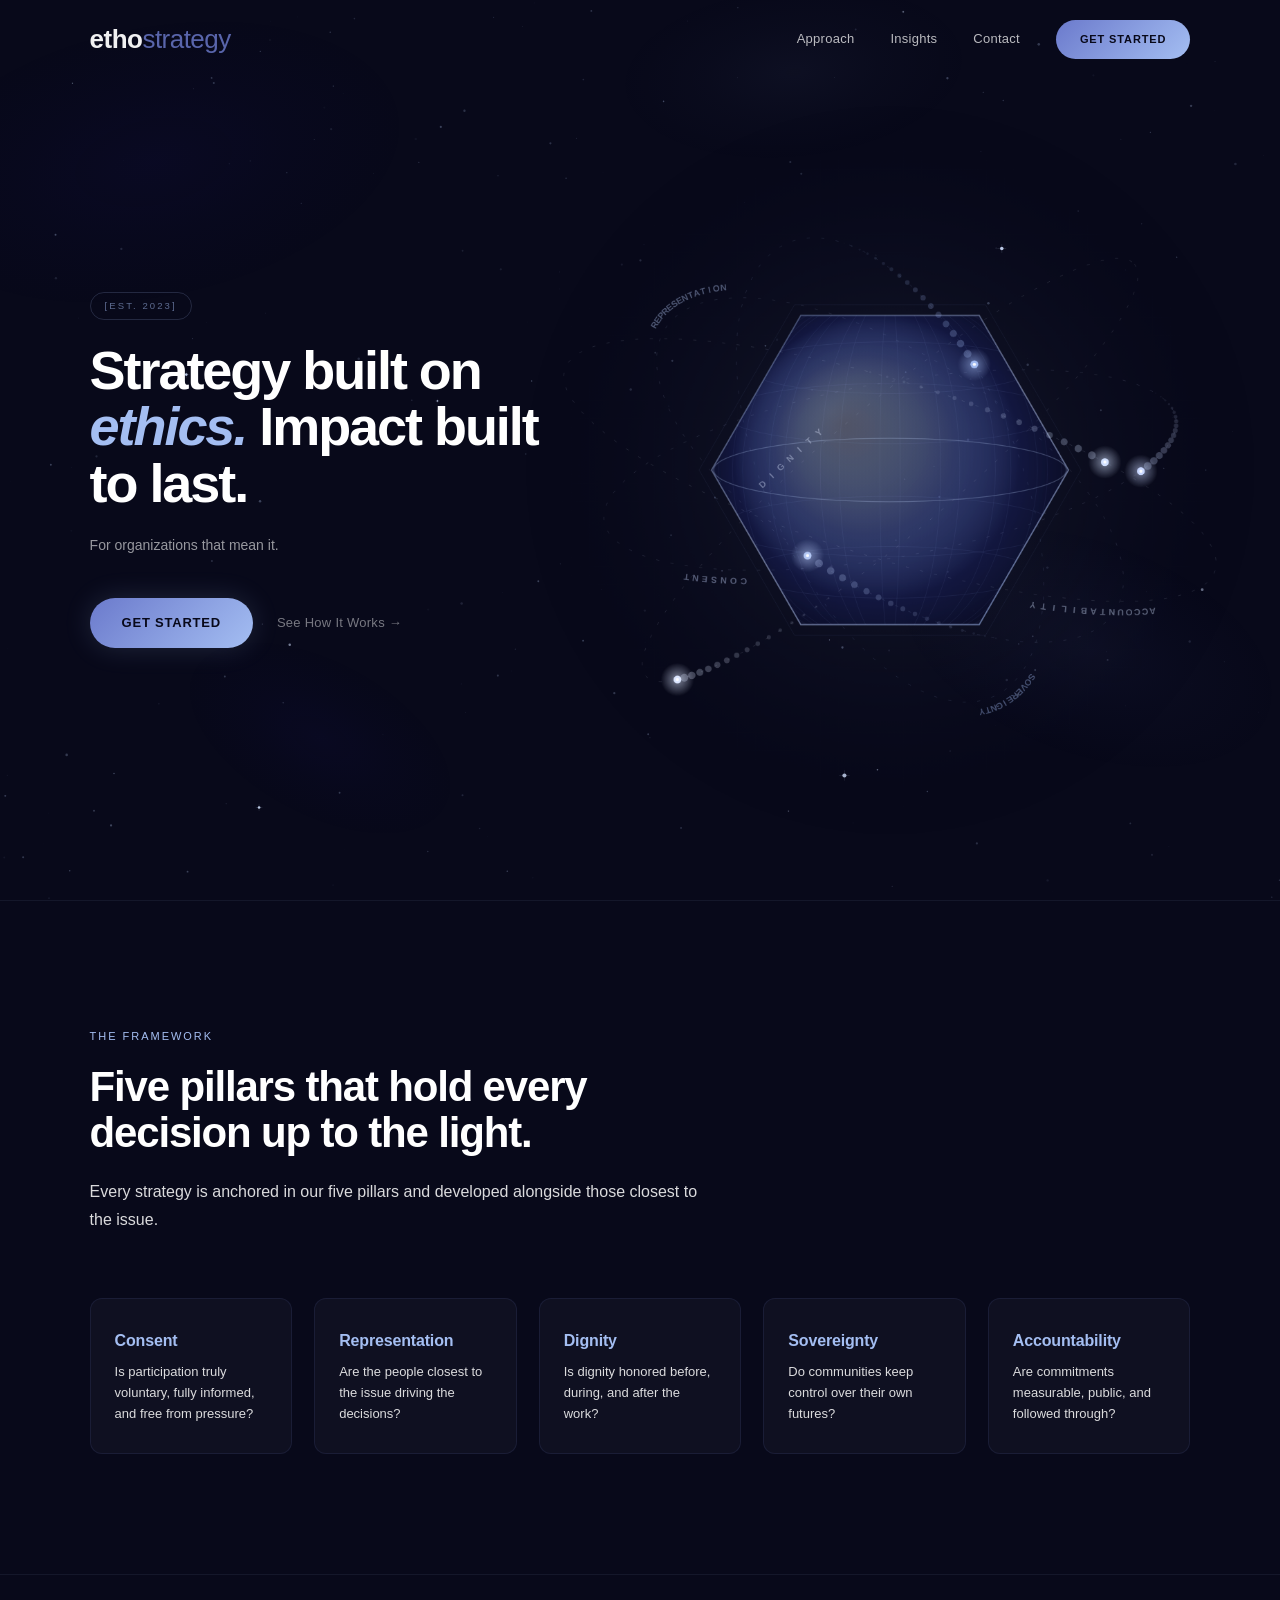
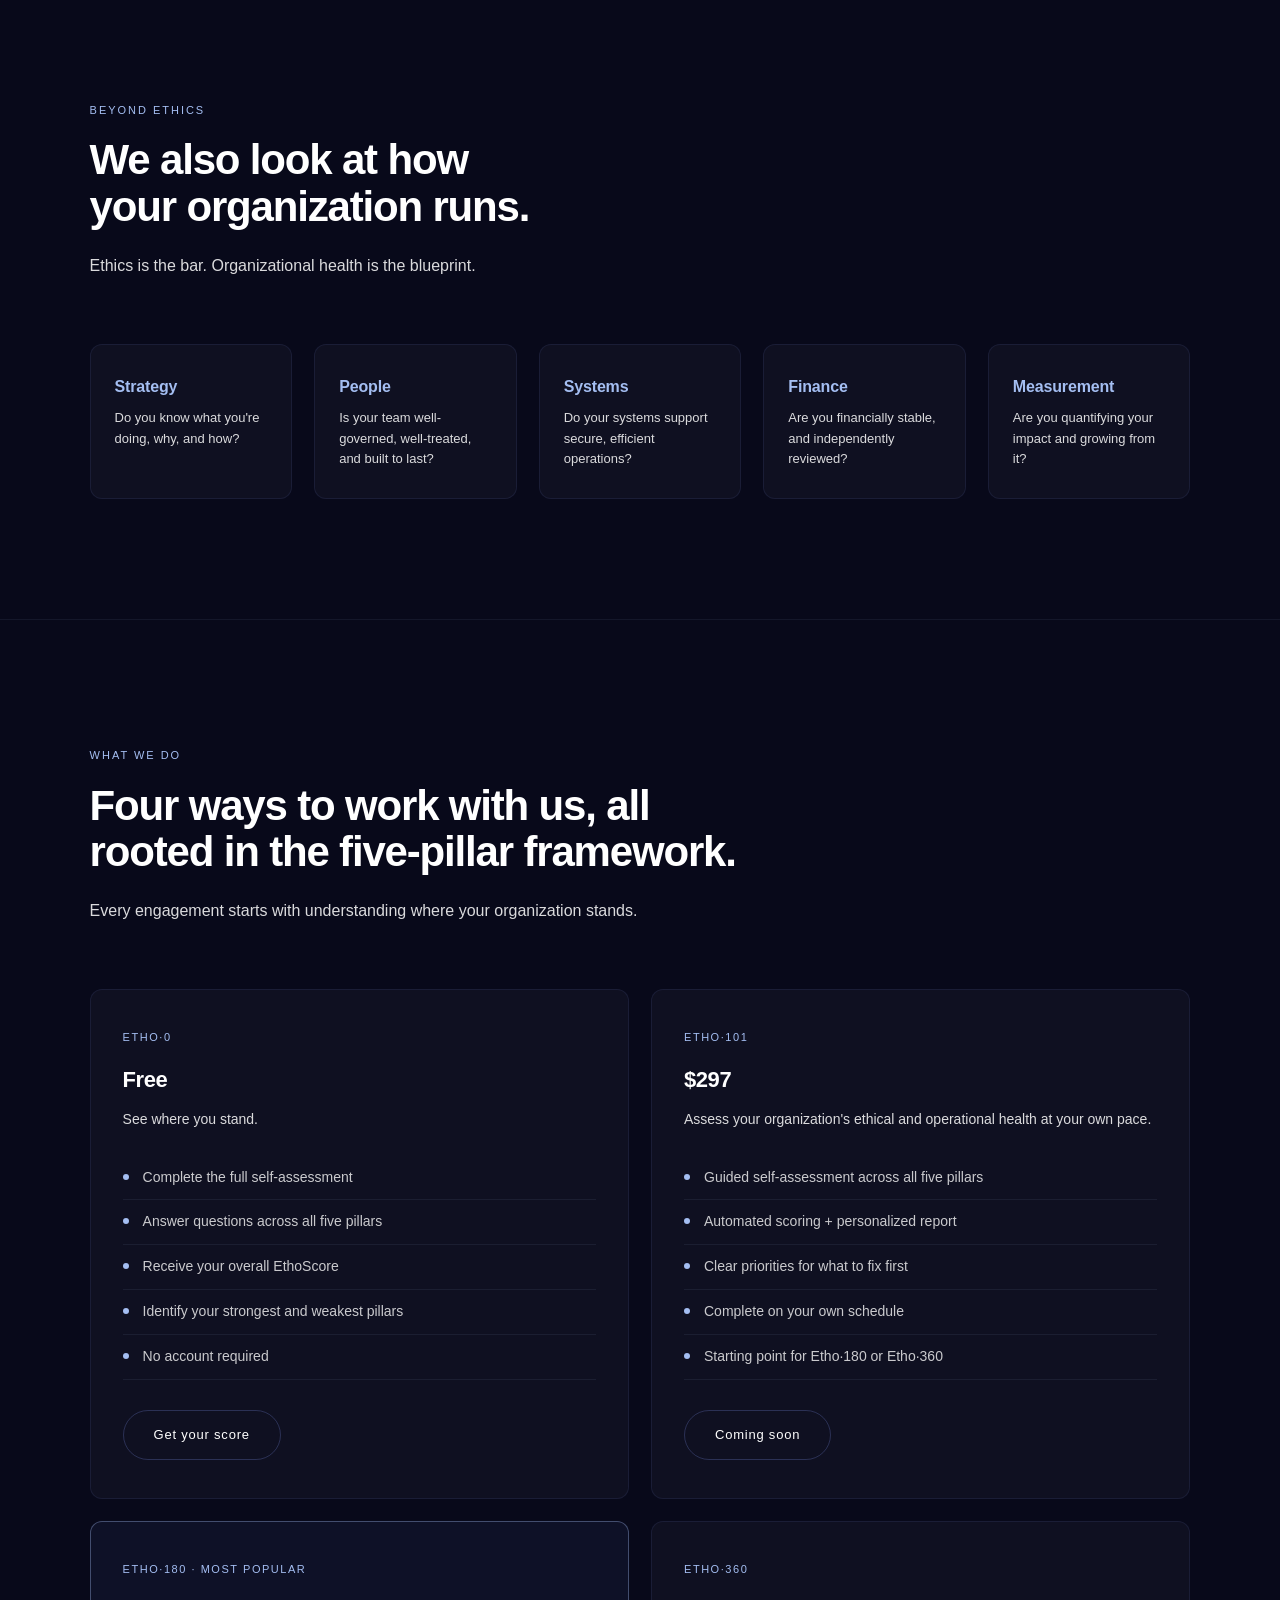
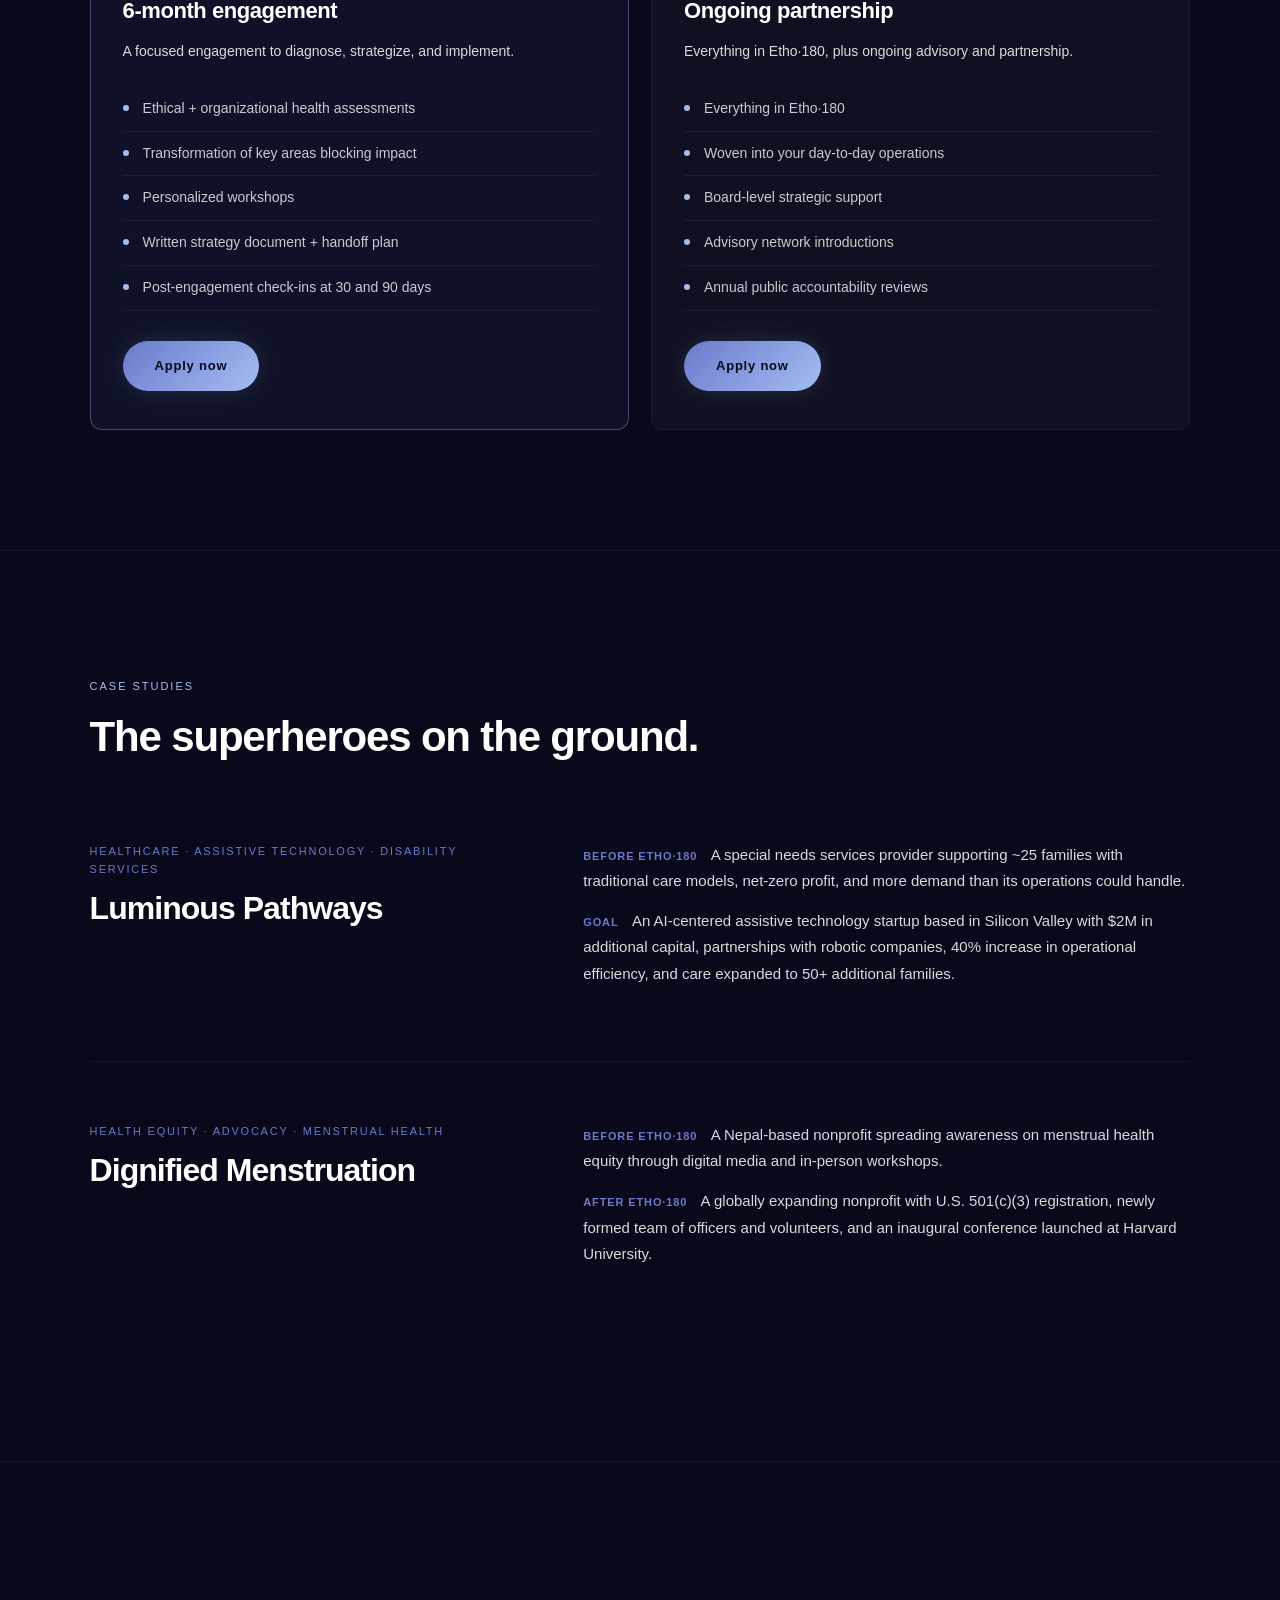
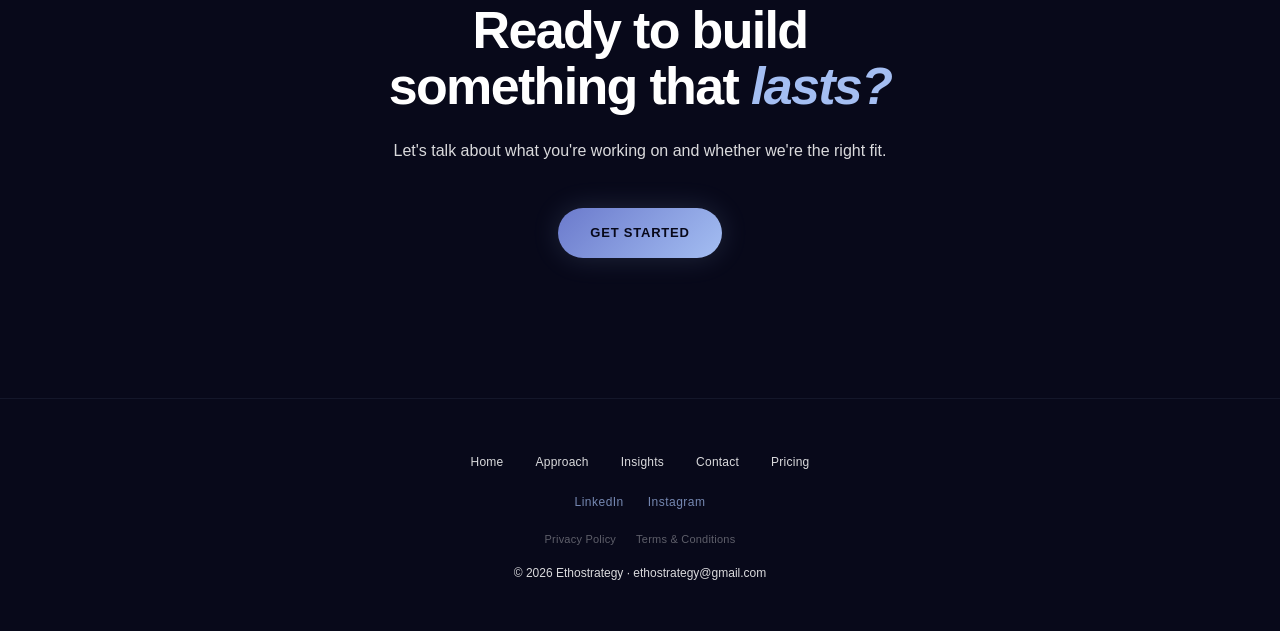
==== commit bec608d7: "Copy updates: case study rewrites, Beyond Ethics questions, brighter text, contact cleanup - Case st" ====
--- a/index.html
+++ b/index.html
@@ -89,11 +89,11 @@
         <p class="section-lede">Ethics is the bar. Organizational health is the blueprint.</p>
 
         <div class="card-grid grid-5">
-          <div class="card oh-card"><h3>Strategy</h3><p>Do you know what you're doing, why, and what you're saying yes or no to?</p></div>
+          <div class="card oh-card"><h3>Strategy</h3><p>Do you know what you're doing, why, and how?</p></div>
           <div class="card oh-card"><h3>People</h3><p>Is your team well-governed, well-treated, and built to last?</p></div>
-          <div class="card oh-card"><h3>Systems</h3><p>Do your systems support reliable, secure, and efficient operations?</p></div>
-          <div class="card oh-card"><h3>Finance</h3><p>Are you financially stable, diversified, and independently reviewed?</p></div>
-          <div class="card oh-card"><h3>Measurement</h3><p>Are you disciplined about data, quantifying your impact, and growing from it?</p></div>
+          <div class="card oh-card"><h3>Systems</h3><p>Do your systems support secure, efficient operations?</p></div>
+          <div class="card oh-card"><h3>Finance</h3><p>Are you financially stable, and independently reviewed?</p></div>
+          <div class="card oh-card"><h3>Measurement</h3><p>Are you quantifying your impact and growing from it?</p></div>
         </div>
       </div>
     </section>
@@ -168,8 +168,8 @@
     <!-- CLIENT WORK -->
     <section class="section bordered">
       <div class="section-inner">
-        <span class="eyebrow">Client Work</span>
-        <h2 class="section-title">Organizations building what matters.</h2>
+        <span class="eyebrow">Case Studies</span>
+        <h2 class="section-title">The superheroes on the ground.</h2>
 
         <div class="client-row">
           <div>
@@ -177,8 +177,8 @@
             <h3>Luminous Pathways</h3>
           </div>
           <div>
-            <div class="client-phase"><span class="phase-label">Before Etho·360</span> A special needs services provider supporting 25 clients with traditional care models and net-zero profit.</div>
-            <div class="client-phase"><span class="phase-label">Goal</span> An AI-centered assistive technology startup with $2M in additional capital, 40% increase in operational efficiency, and care expanded to 50+ additional families.</div>
+            <div class="client-phase"><span class="phase-label">Before Etho·180</span> A special needs services provider supporting ~25 families with traditional care models, net-zero profit, and more demand than its operations could handle.</div>
+            <div class="client-phase"><span class="phase-label">Goal</span> An AI-centered assistive technology startup based in Silicon Valley with $2M in additional capital, partnerships with robotic companies, 40% increase in operational efficiency, and care expanded to 50+ additional families.</div>
             <!-- <a href="/our-work/luminous-pathways/" class="btn-text" style="margin-left:0;">Read case study →</a> -->
           </div>
         </div>
@@ -189,8 +189,8 @@
             <h3>Dignified Menstruation</h3>
           </div>
           <div>
-            <div class="client-phase"><span class="phase-label">Before Etho·180</span> A Nepal-based nonprofit focused on menstrual health equity and awareness.</div>
-            <div class="client-phase"><span class="phase-label">After Etho·180</span> A globally expanding nonprofit with U.S. 501(c)(3) registration, newly formed board and officers, and an inaugural conference launched at Harvard University.</div>
+            <div class="client-phase"><span class="phase-label">Before Etho·180</span> A Nepal-based nonprofit spreading awareness on menstrual health equity through digital media and in-person workshops.</div>
+            <div class="client-phase"><span class="phase-label">After Etho·180</span> A globally expanding nonprofit with U.S. 501(c)(3) registration, newly formed team of officers and volunteers, and an inaugural conference launched at Harvard University.</div>
             <!-- <a href="/our-work/dignified-menstruation/" class="btn-text" style="margin-left:0;">Read case study →</a> -->
           </div>
         </div>
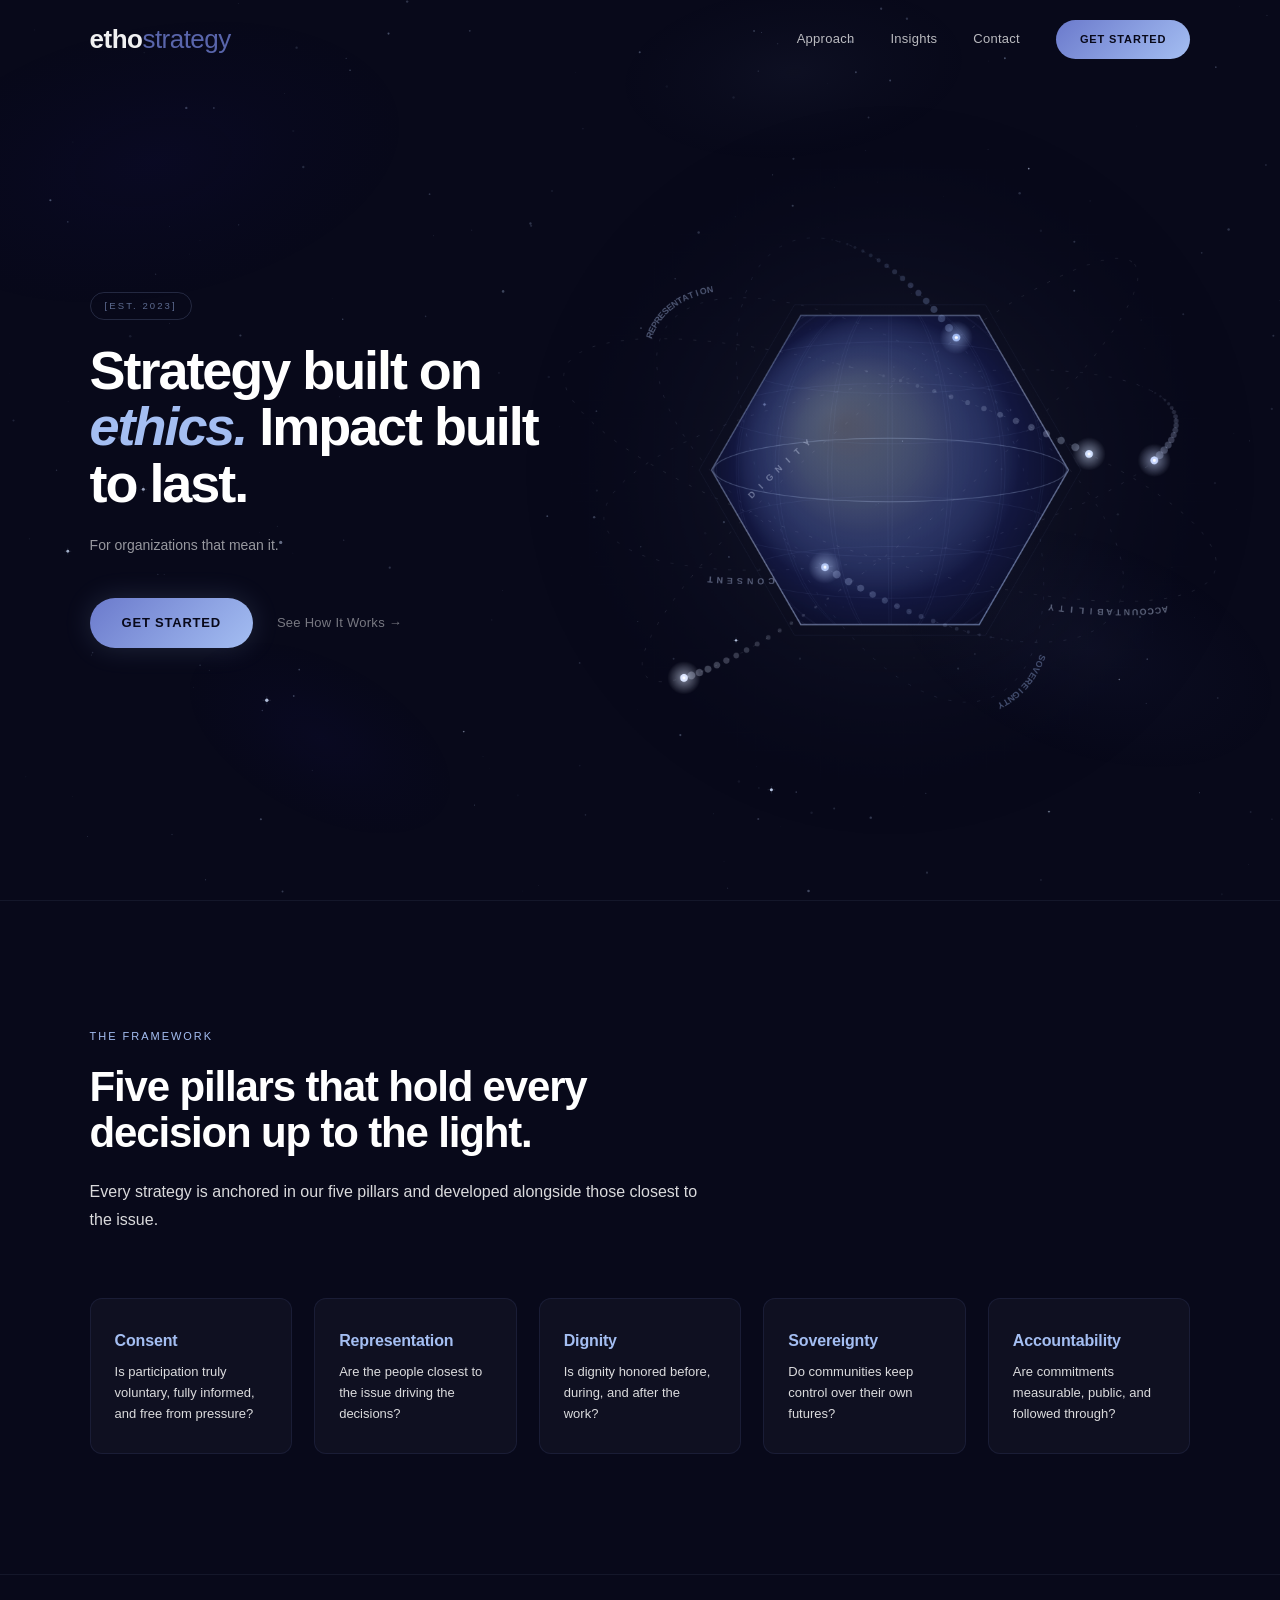
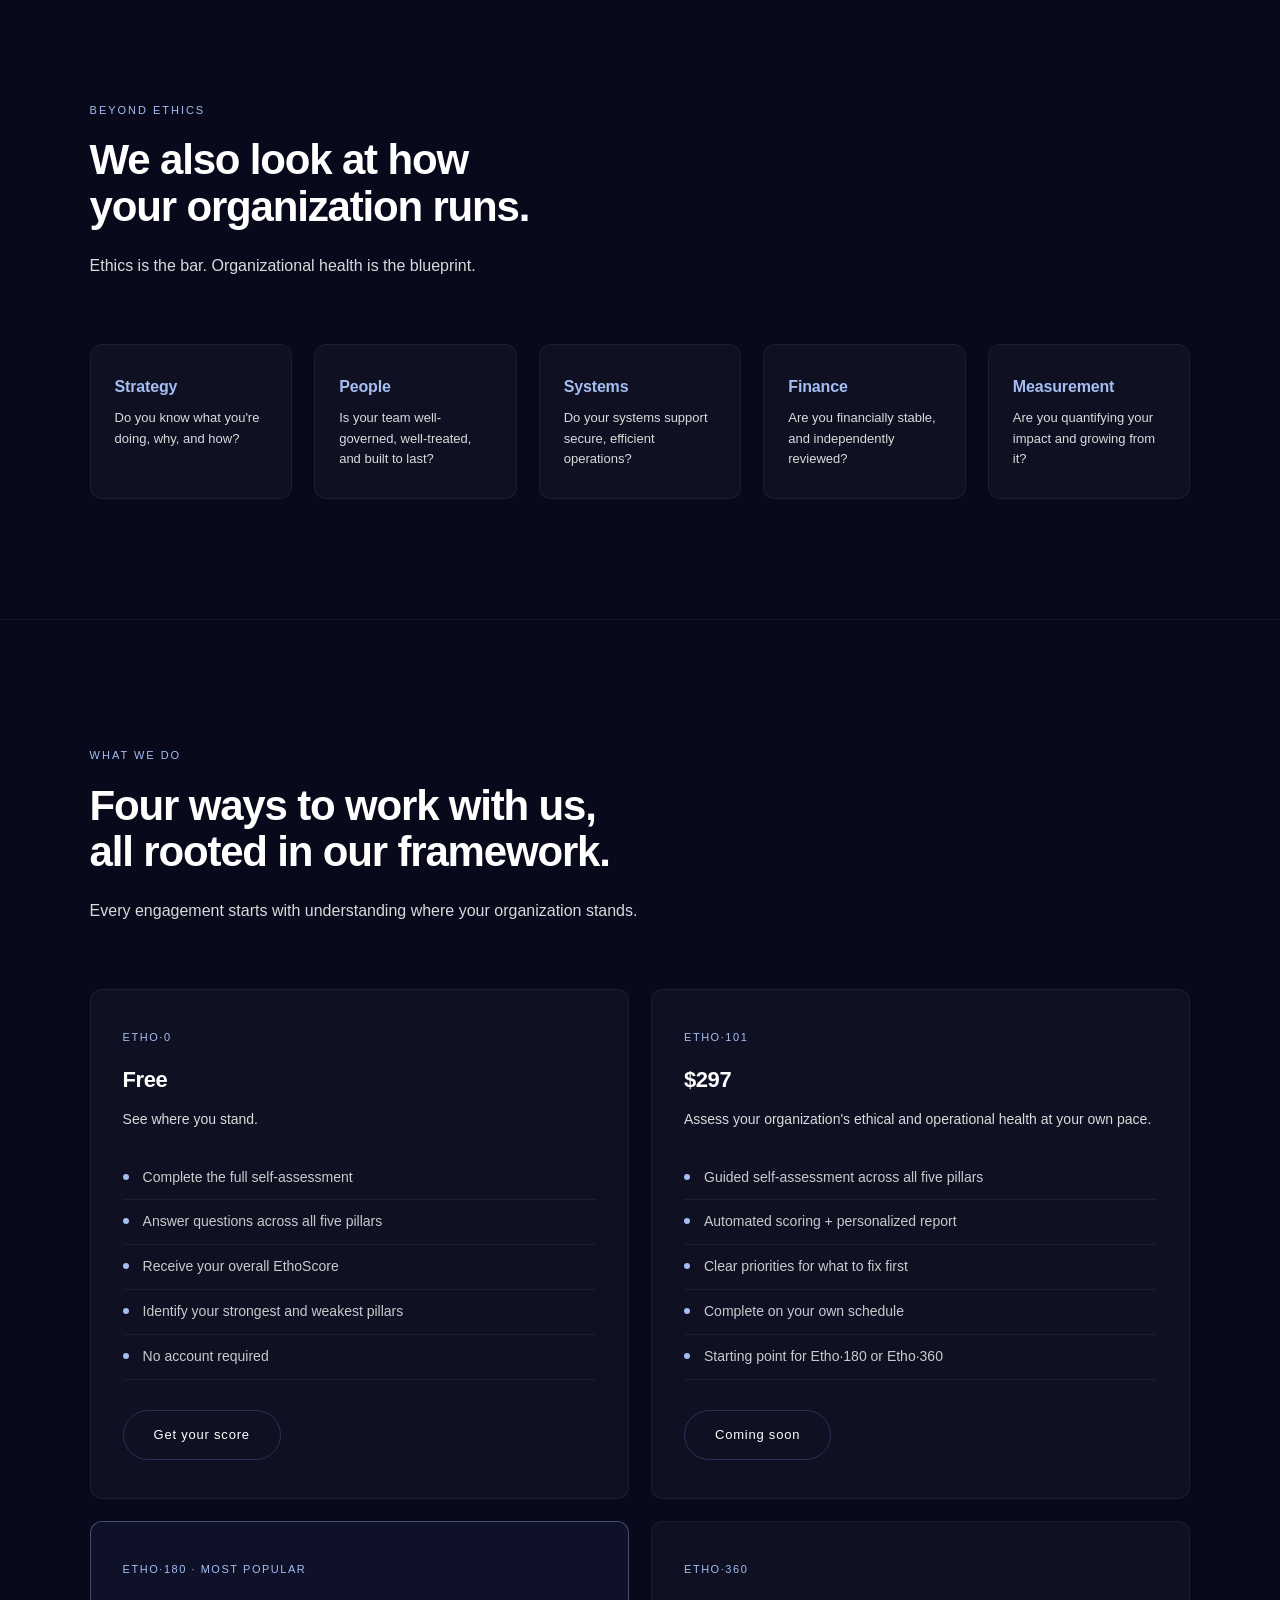
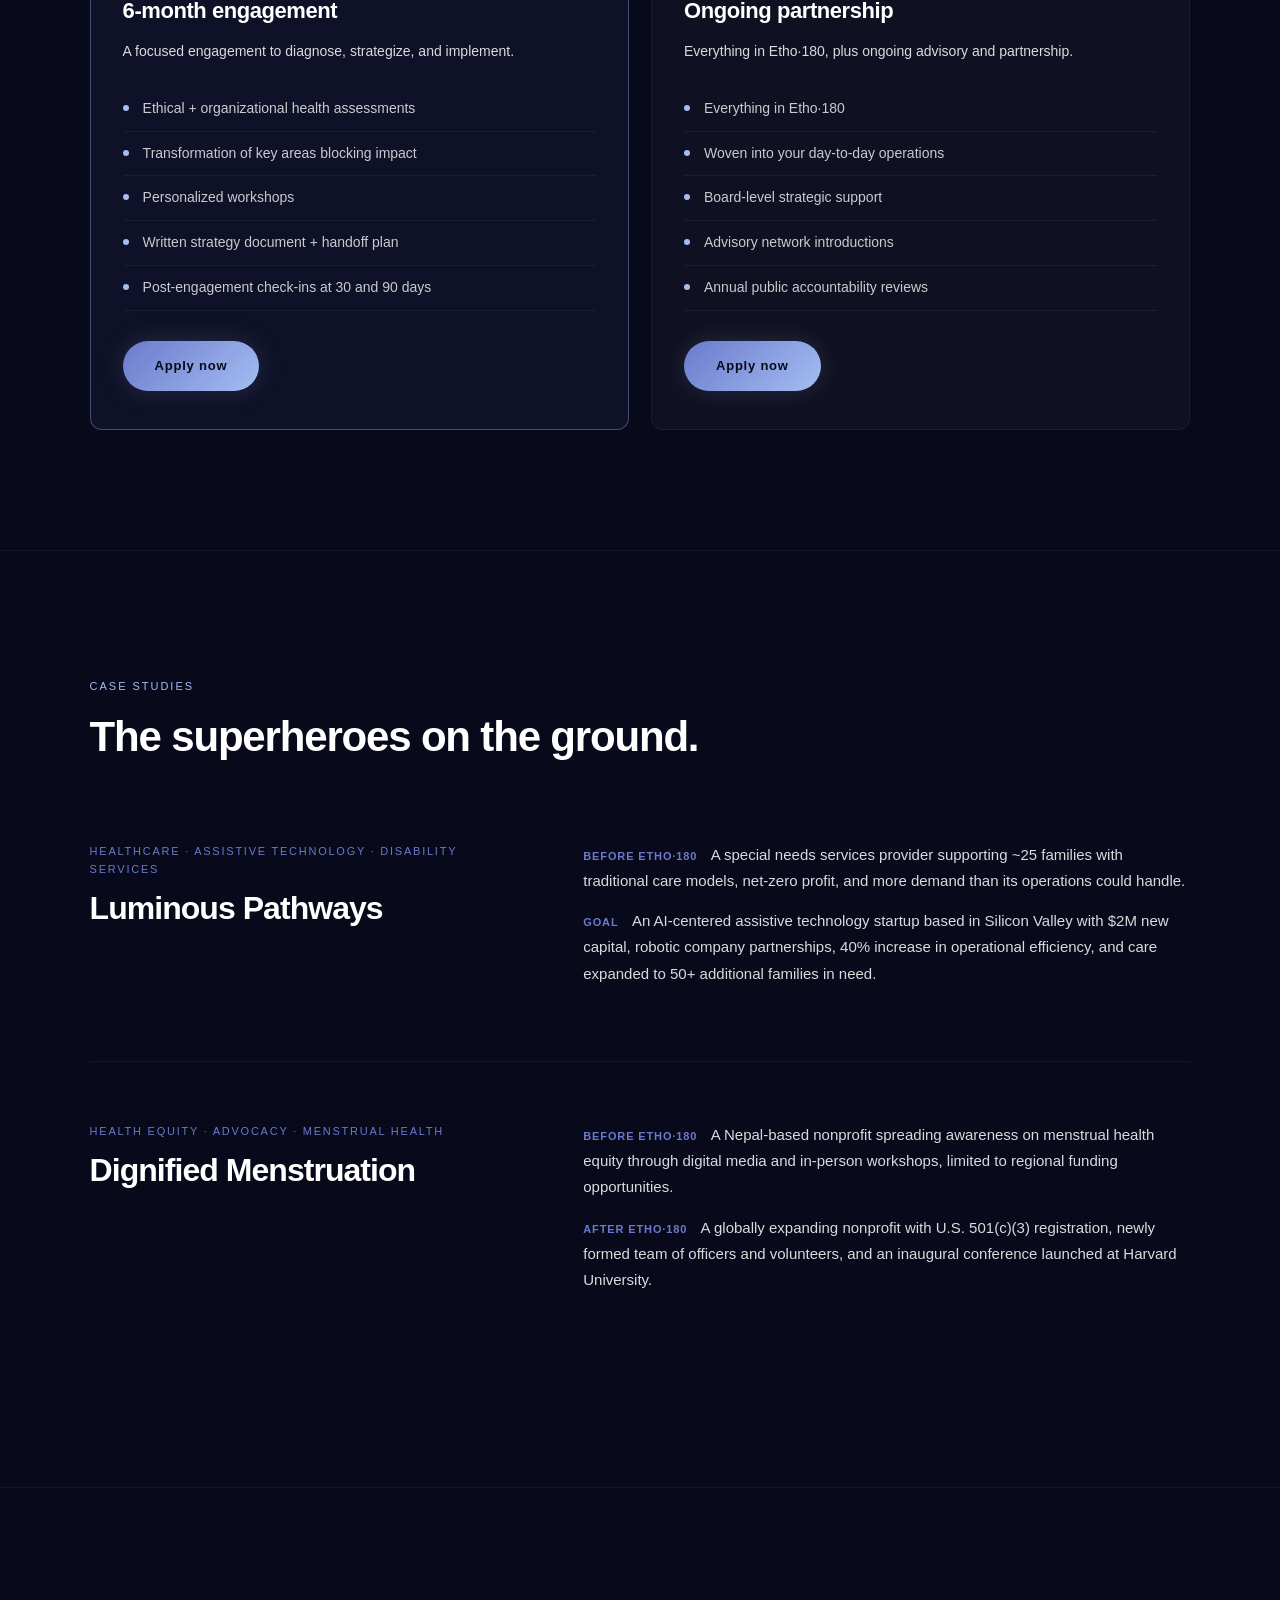
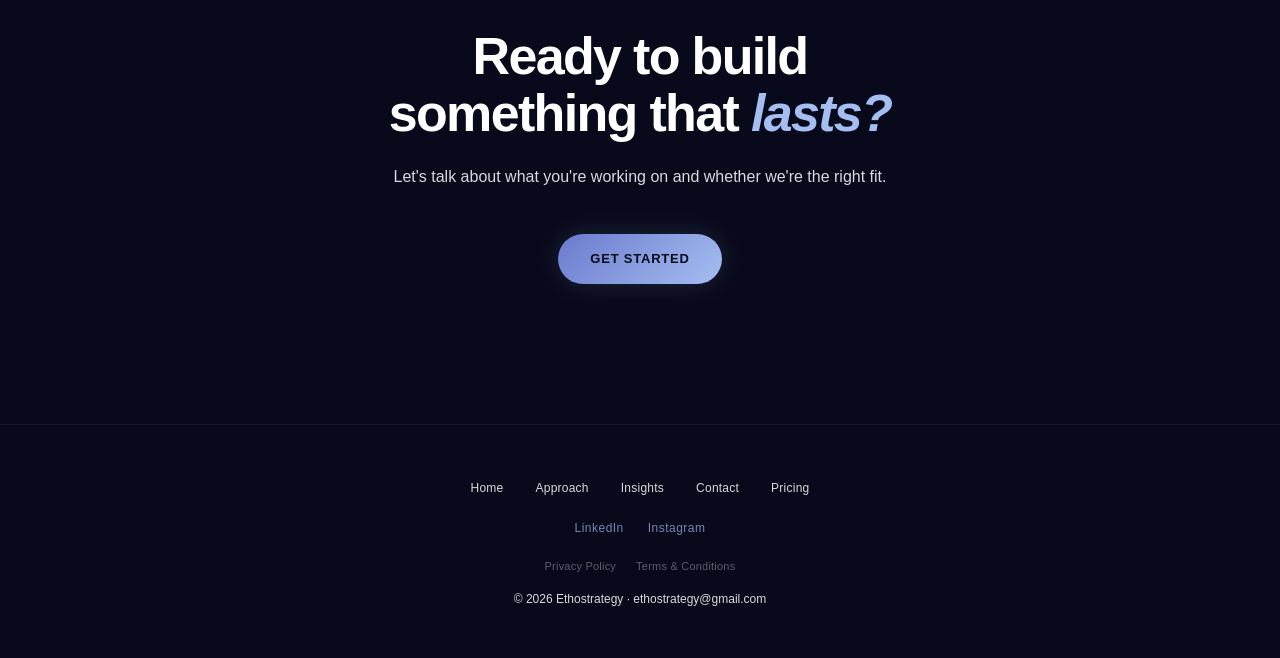
==== commit ac224b79: "Copy refinements: pricing heading, CTA band, case study details, contact text - Pricing heading → "F" ====
--- a/index.html
+++ b/index.html
@@ -102,7 +102,7 @@
     <section class="section bordered">
       <div class="section-inner">
         <span class="eyebrow">What We Do</span>
-        <h2 class="section-title">Four ways to work with us, all rooted in the five-pillar framework.</h2>
+        <h2 class="section-title">Four ways to work with us, all rooted in our framework.</h2>
         <p class="section-lede">Every engagement starts with understanding where your organization stands.</p>
 
         <div class="card-grid grid-2">
@@ -178,7 +178,7 @@
           </div>
           <div>
             <div class="client-phase"><span class="phase-label">Before Etho·180</span> A special needs services provider supporting ~25 families with traditional care models, net-zero profit, and more demand than its operations could handle.</div>
-            <div class="client-phase"><span class="phase-label">Goal</span> An AI-centered assistive technology startup based in Silicon Valley with $2M in additional capital, partnerships with robotic companies, 40% increase in operational efficiency, and care expanded to 50+ additional families.</div>
+            <div class="client-phase"><span class="phase-label">Goal</span> An AI-centered assistive technology startup based in Silicon Valley with $2M new capital, robotic company partnerships, 40% increase in operational efficiency, and care expanded to 50+ additional families in need.</div>
             <!-- <a href="/our-work/luminous-pathways/" class="btn-text" style="margin-left:0;">Read case study →</a> -->
           </div>
         </div>
@@ -189,7 +189,7 @@
             <h3>Dignified Menstruation</h3>
           </div>
           <div>
-            <div class="client-phase"><span class="phase-label">Before Etho·180</span> A Nepal-based nonprofit spreading awareness on menstrual health equity through digital media and in-person workshops.</div>
+            <div class="client-phase"><span class="phase-label">Before Etho·180</span> A Nepal-based nonprofit spreading awareness on menstrual health equity through digital media and in-person workshops, limited to regional funding opportunities.</div>
             <div class="client-phase"><span class="phase-label">After Etho·180</span> A globally expanding nonprofit with U.S. 501(c)(3) registration, newly formed team of officers and volunteers, and an inaugural conference launched at Harvard University.</div>
             <!-- <a href="/our-work/dignified-menstruation/" class="btn-text" style="margin-left:0;">Read case study →</a> -->
           </div>
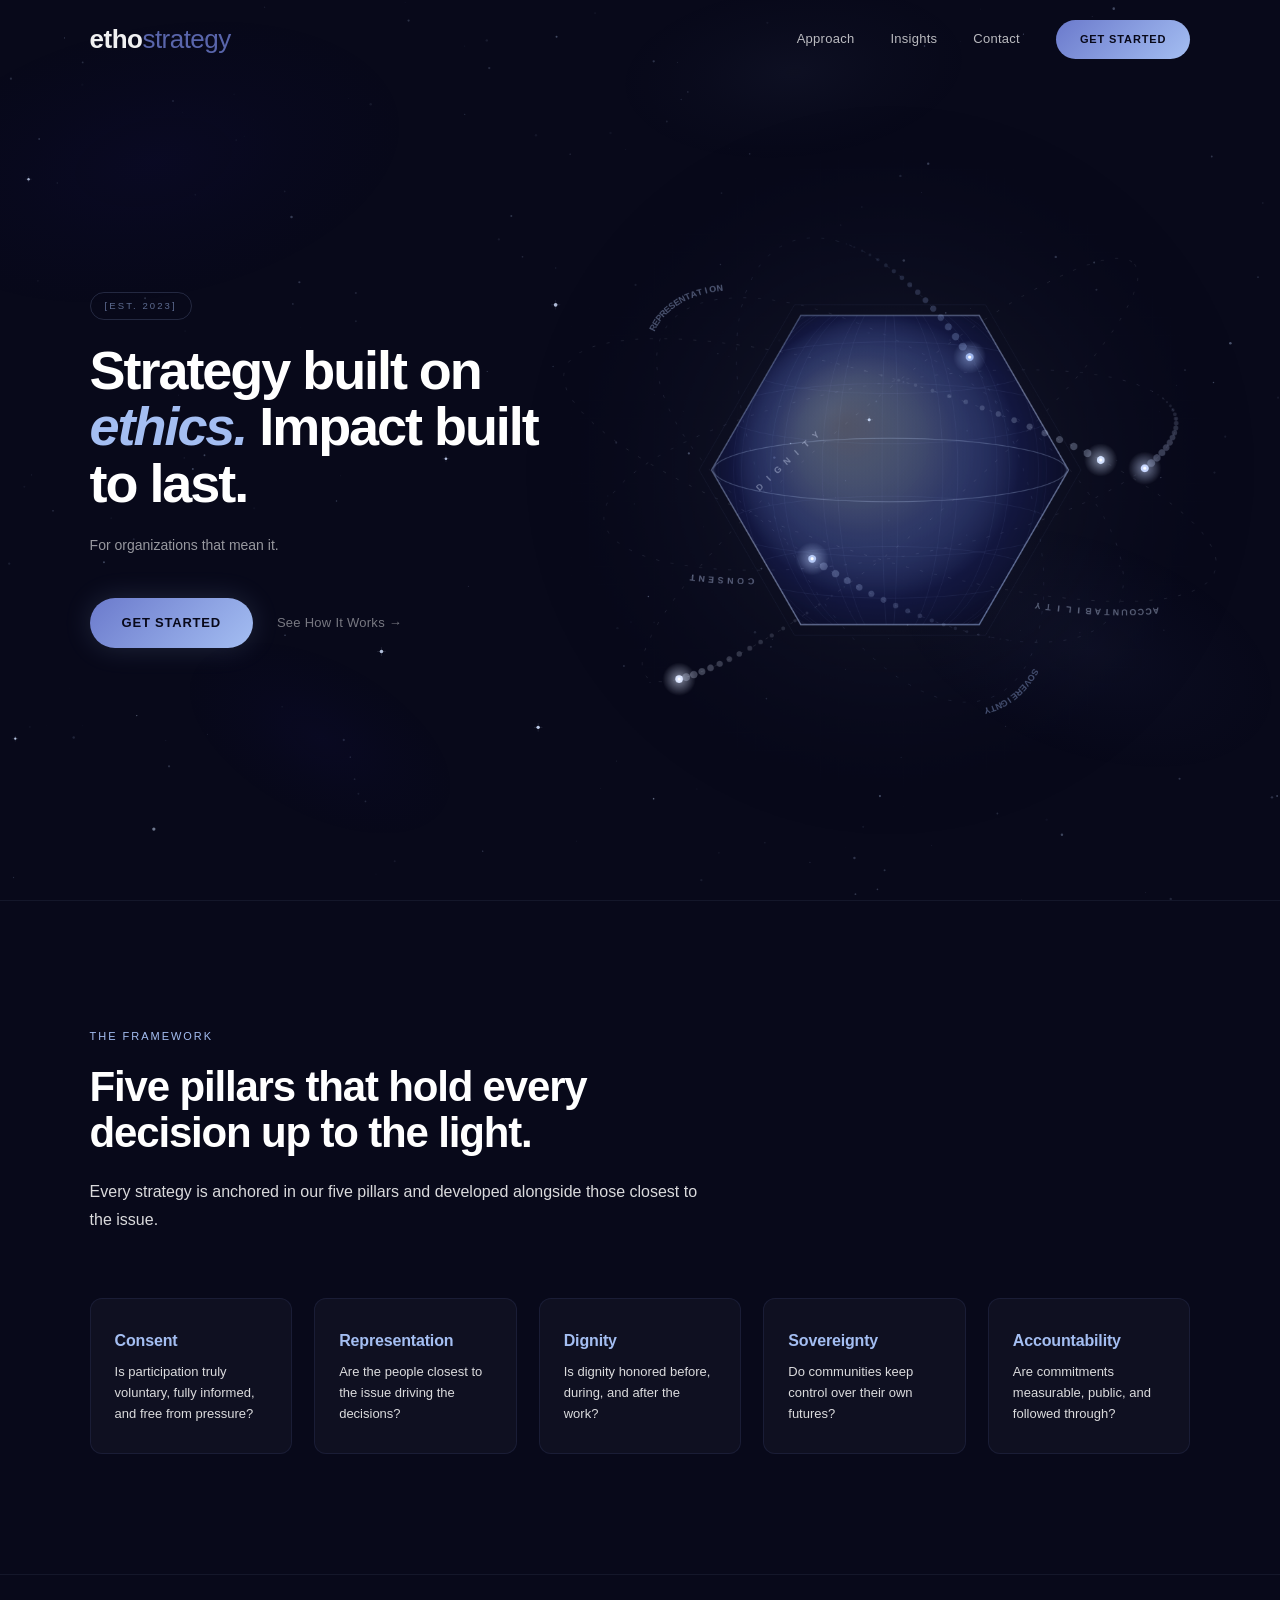
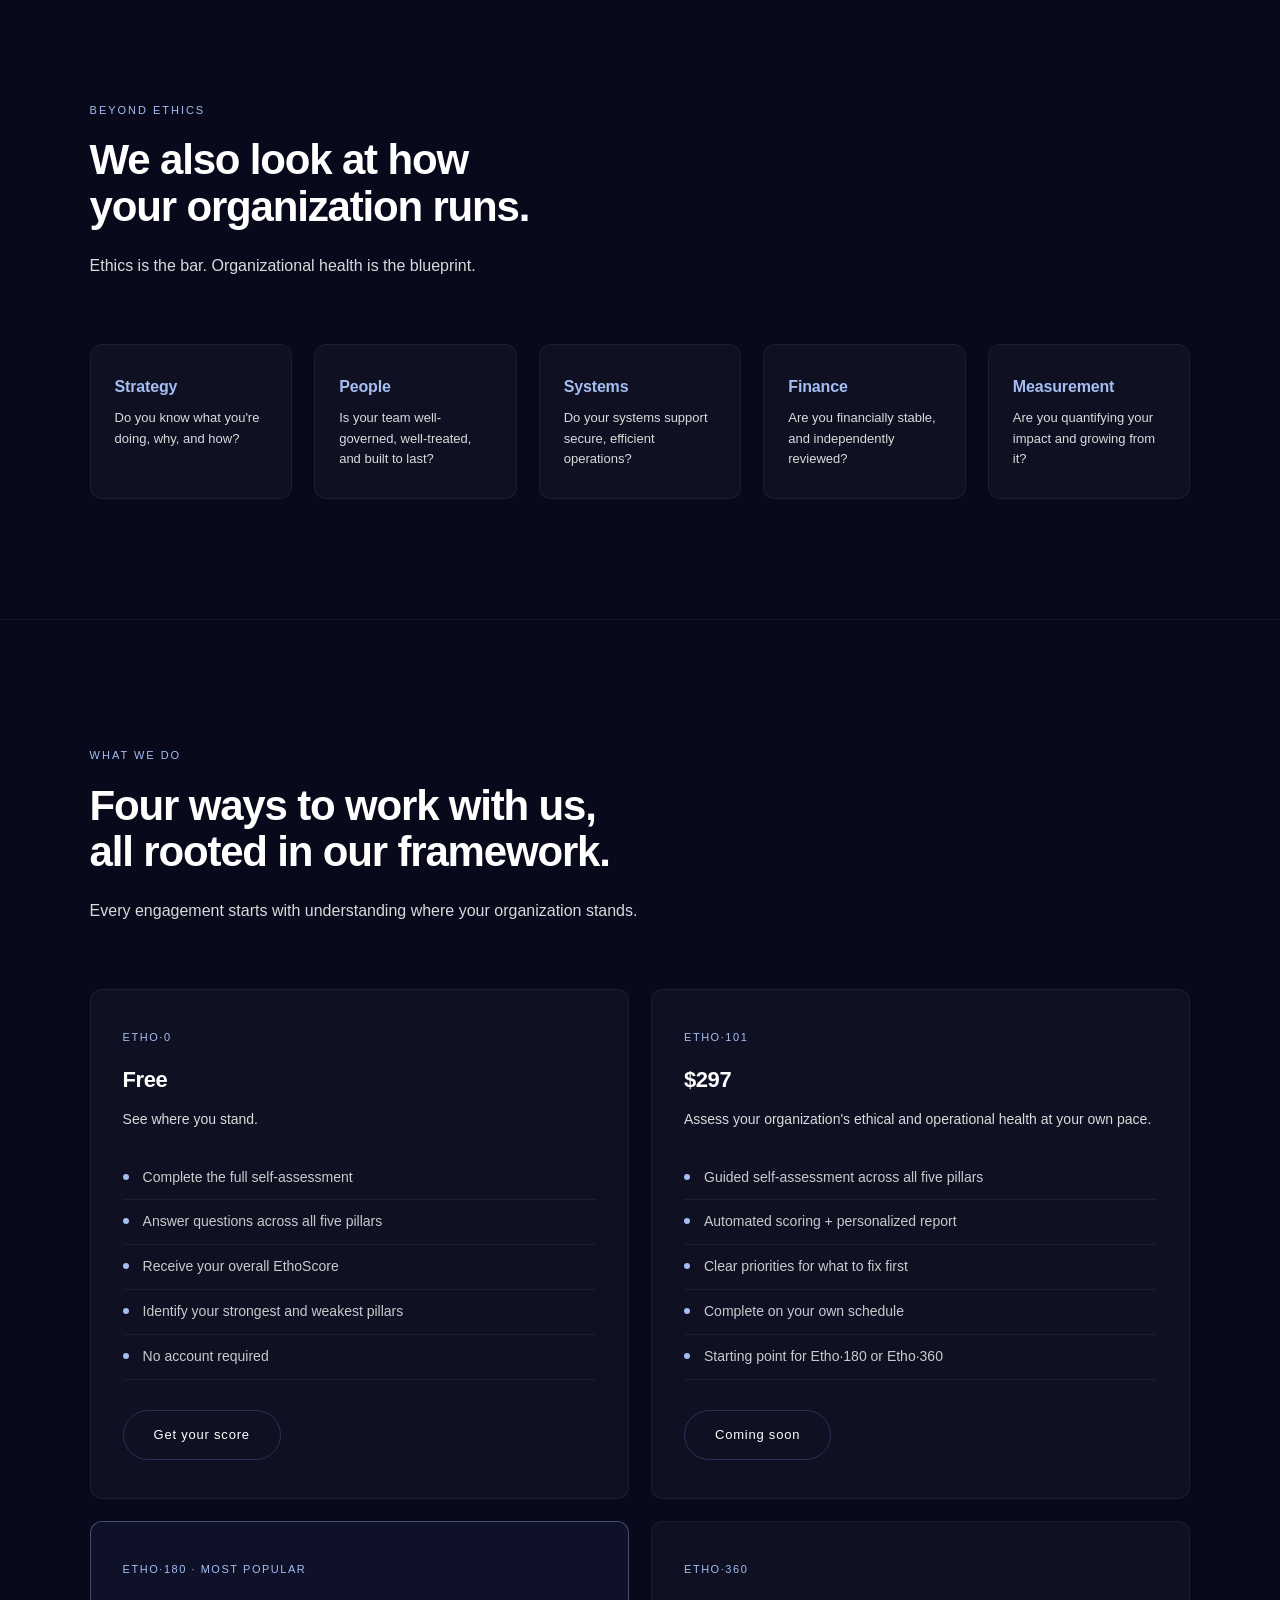
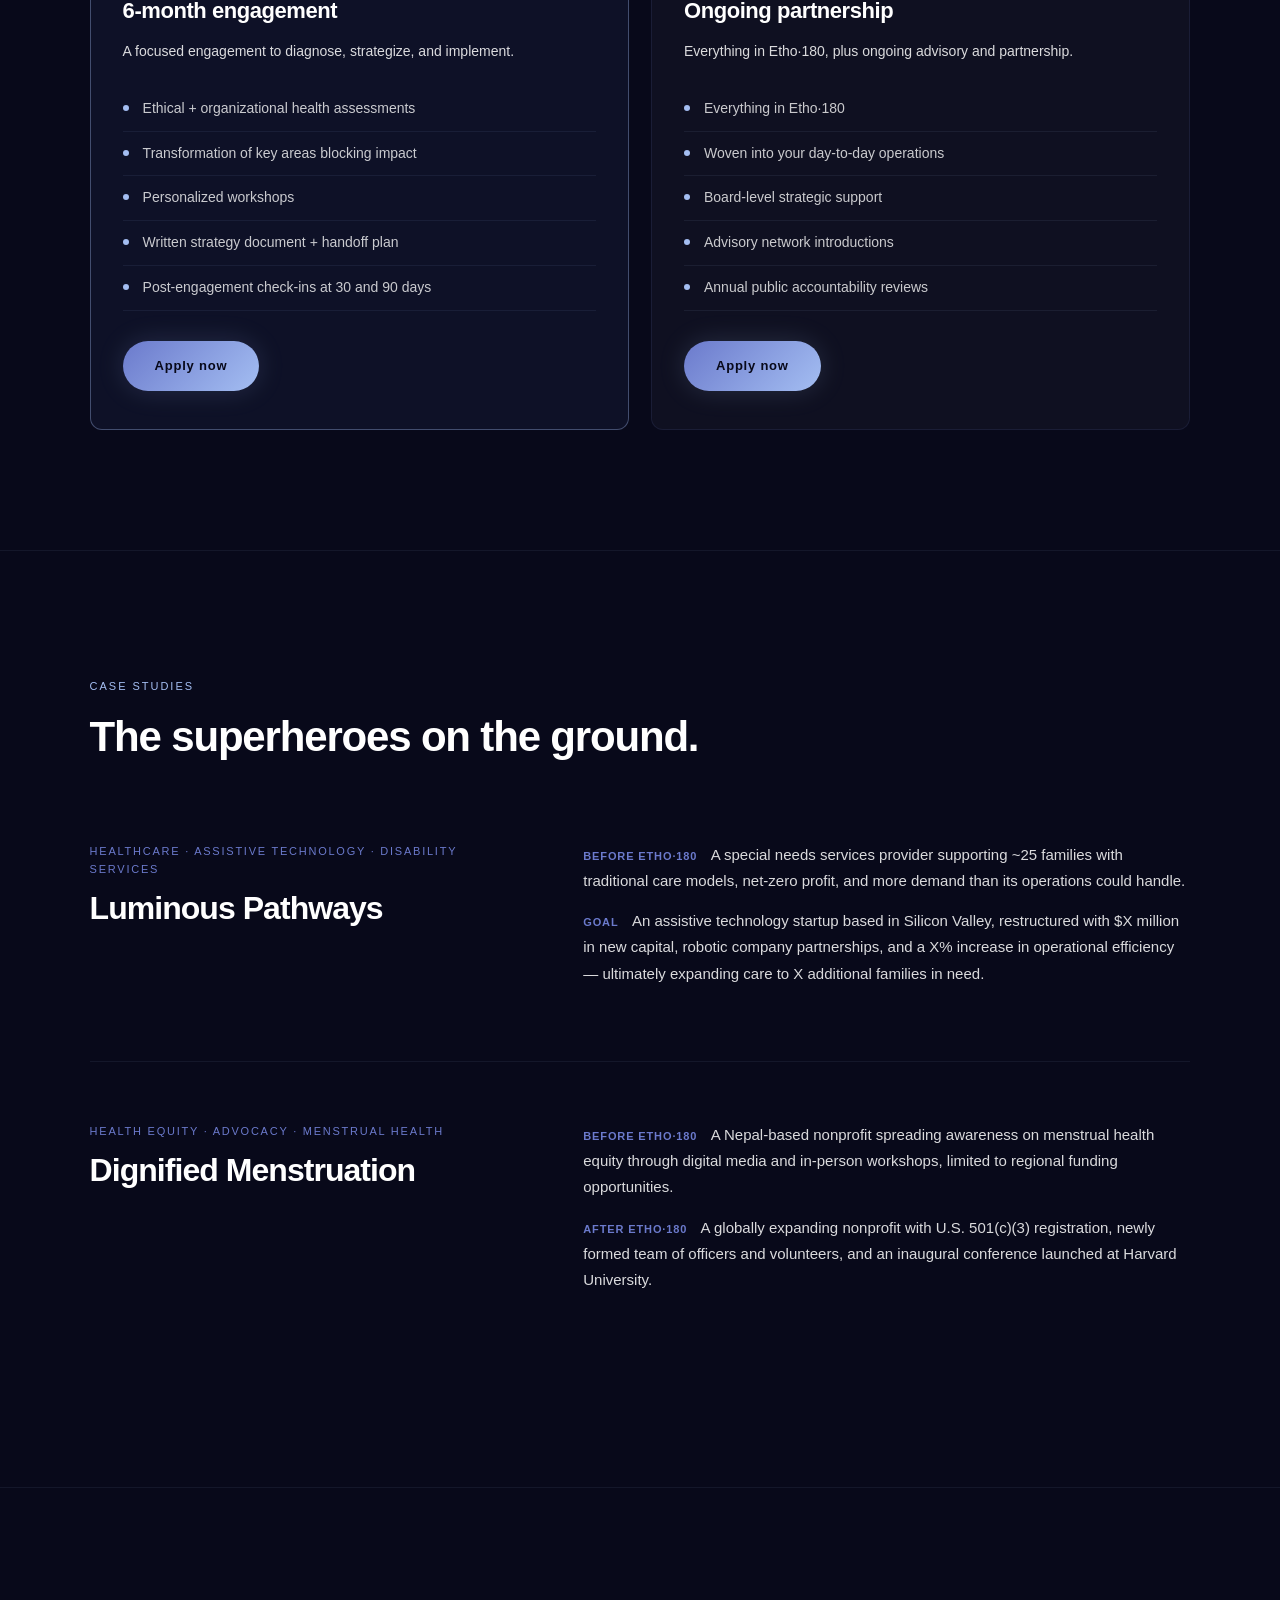
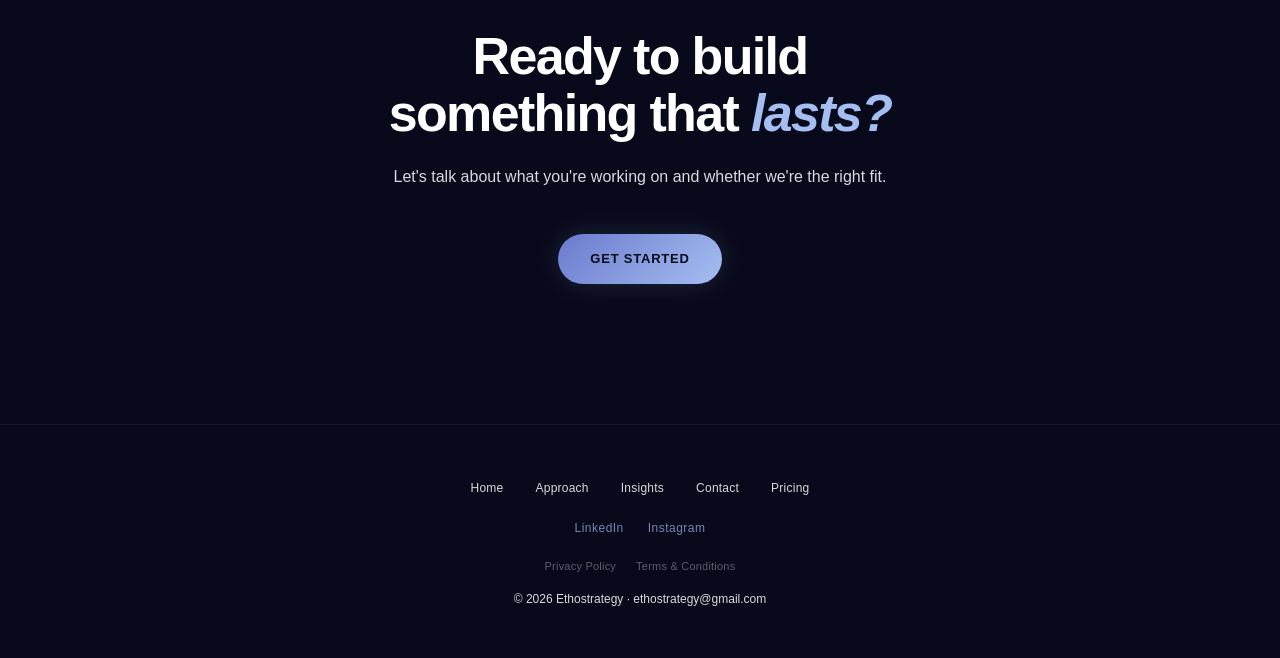
==== commit 9d8f2d80: "Mobile responsiveness fix + copy updates - Fix globe overlapping hero text on mobile (contain at 320" ====
--- a/index.html
+++ b/index.html
@@ -178,7 +178,7 @@
           </div>
           <div>
             <div class="client-phase"><span class="phase-label">Before Etho·180</span> A special needs services provider supporting ~25 families with traditional care models, net-zero profit, and more demand than its operations could handle.</div>
-            <div class="client-phase"><span class="phase-label">Goal</span> An AI-centered assistive technology startup based in Silicon Valley with $2M new capital, robotic company partnerships, 40% increase in operational efficiency, and care expanded to 50+ additional families in need.</div>
+            <div class="client-phase"><span class="phase-label">Goal</span> An assistive technology startup based in Silicon Valley, restructured with $X million in new capital, robotic company partnerships, and a X% increase in operational efficiency — ultimately expanding care to X additional families in need.</div>
             <!-- <a href="/our-work/luminous-pathways/" class="btn-text" style="margin-left:0;">Read case study →</a> -->
           </div>
         </div>
--- a/assets/css/style.css
+++ b/assets/css/style.css
@@ -1109,10 +1109,25 @@
   .nav-links a { display: none; }
   .nav-brand canvas { width: 220px; height: 28px; }
   .nav-wordmark { font-size: 20px; }
-  .hero { padding: 140px 5% 60px; }
+  .hero { padding: 140px 5% 60px; align-items: flex-start; }
   .hero-inner { grid-template-columns: 1fr; }
   .hero-h1 { font-size: 40px; }
-  #globeCanvas { width: 360px; max-height: none; }
+  .hero-right {
+    position: relative;
+    display: flex;
+    justify-content: center;
+    margin-top: 20px;
+    height: 320px;
+    overflow: hidden;
+  }
+  #globeCanvas {
+    position: relative !important;
+    top: auto !important;
+    left: auto !important;
+    transform: none !important;
+    width: 320px !important;
+    height: 320px !important;
+  }
   section.section, .cta-band { padding: 80px 5%; }
   .section-title, .cta-band h2 { font-size: 34px; }
   .page-intro { padding: 150px 5% 60px; }
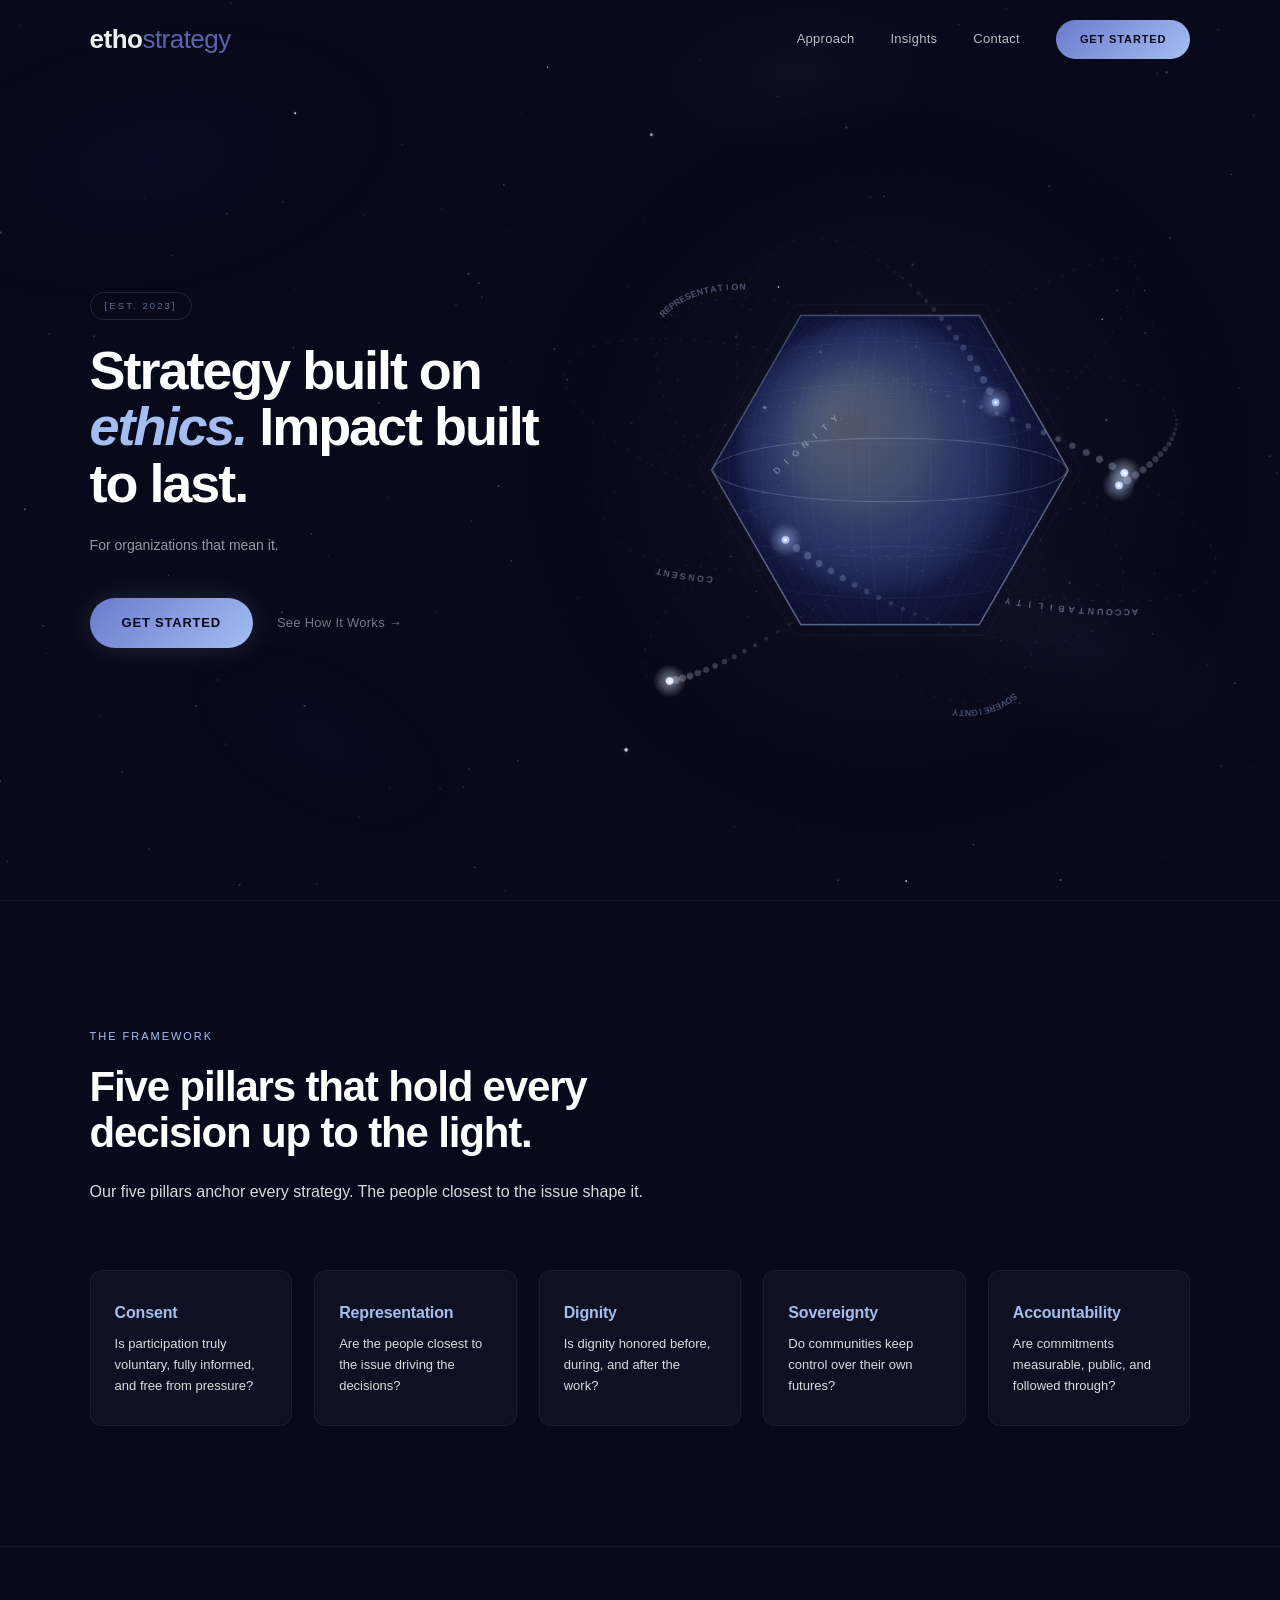
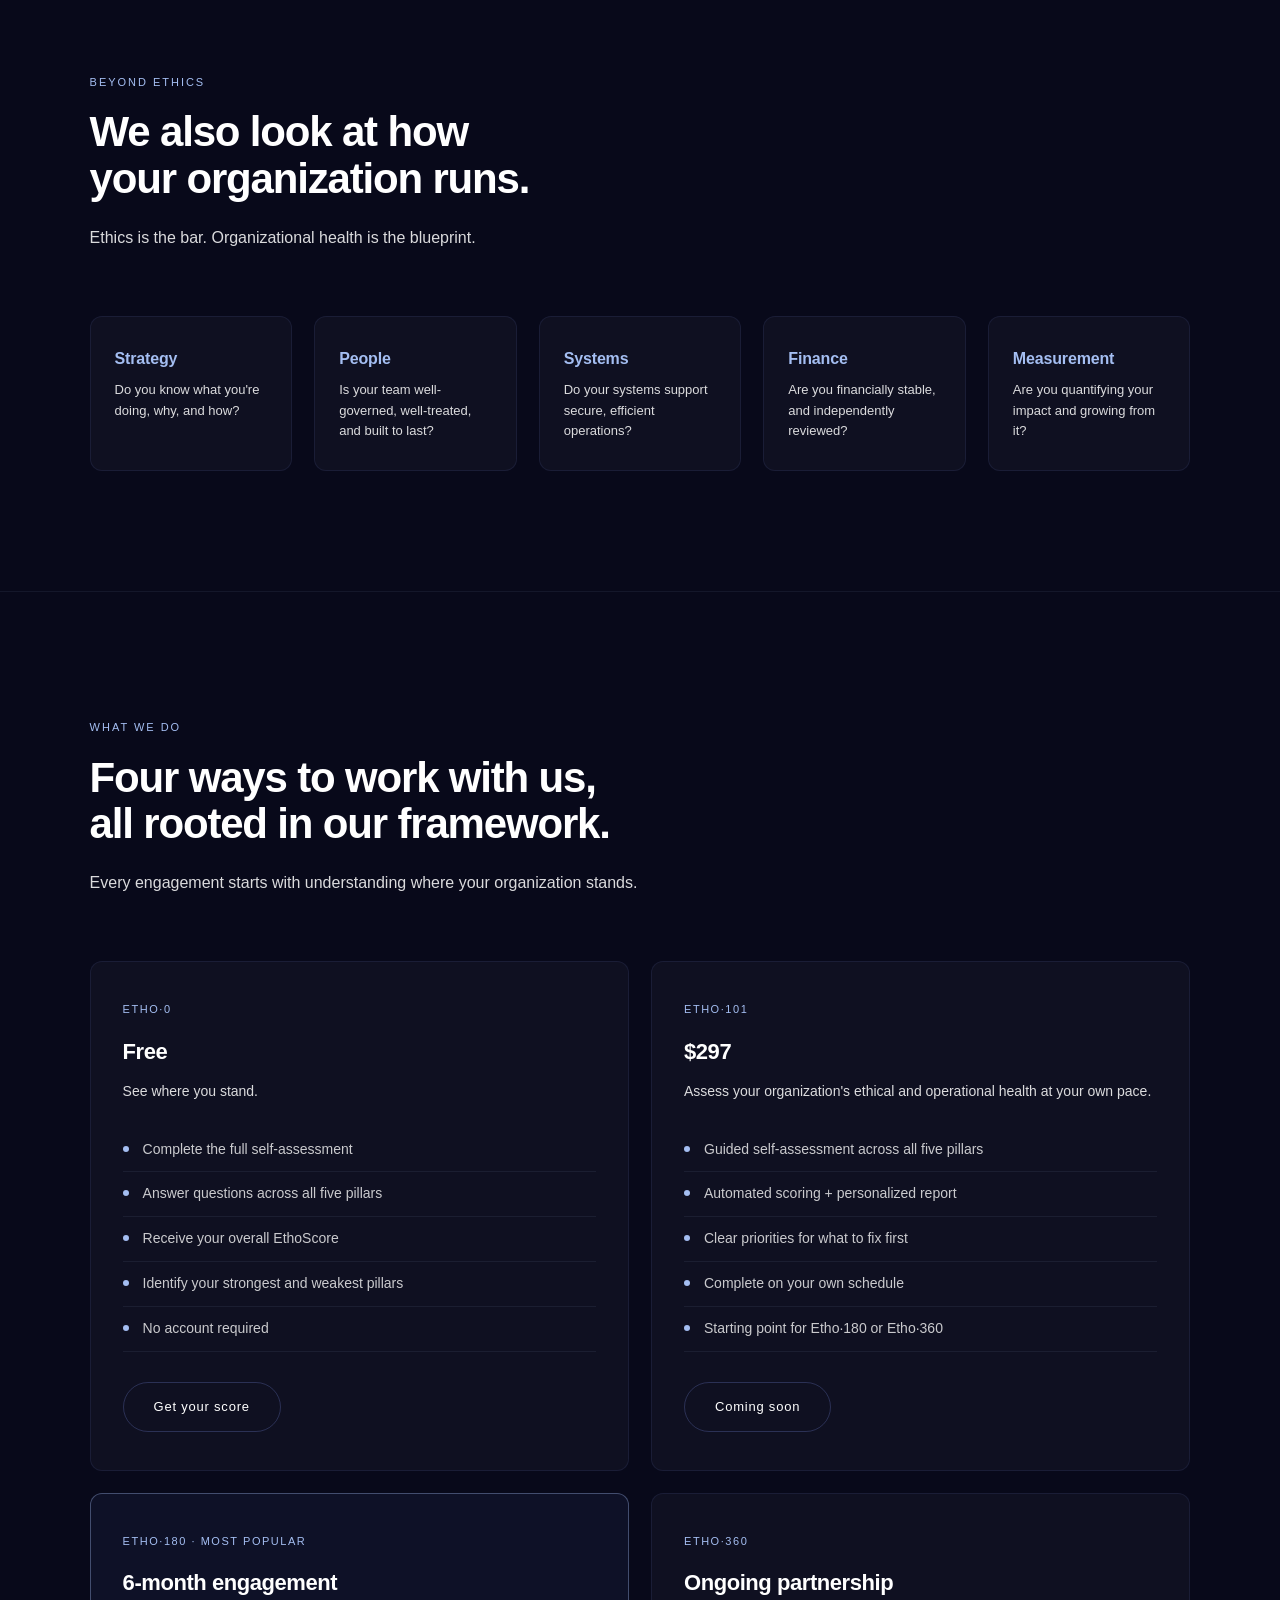
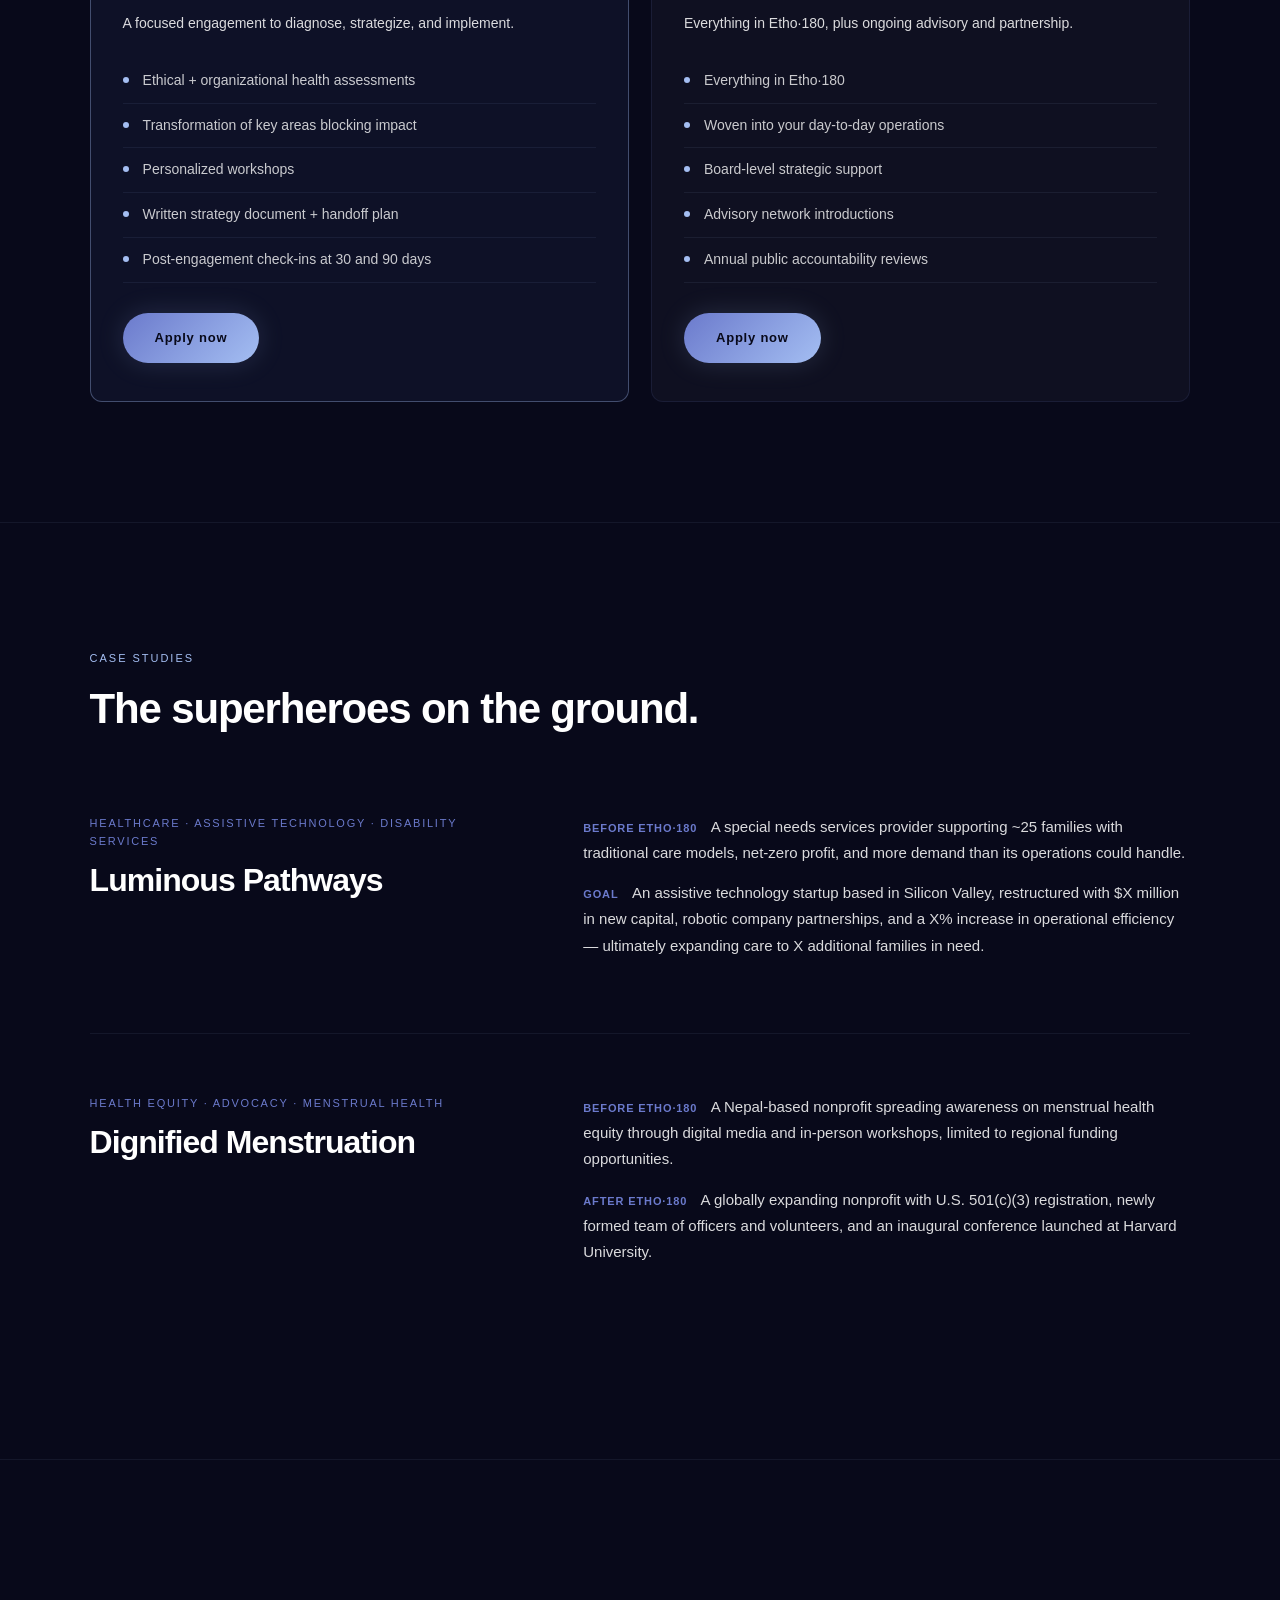
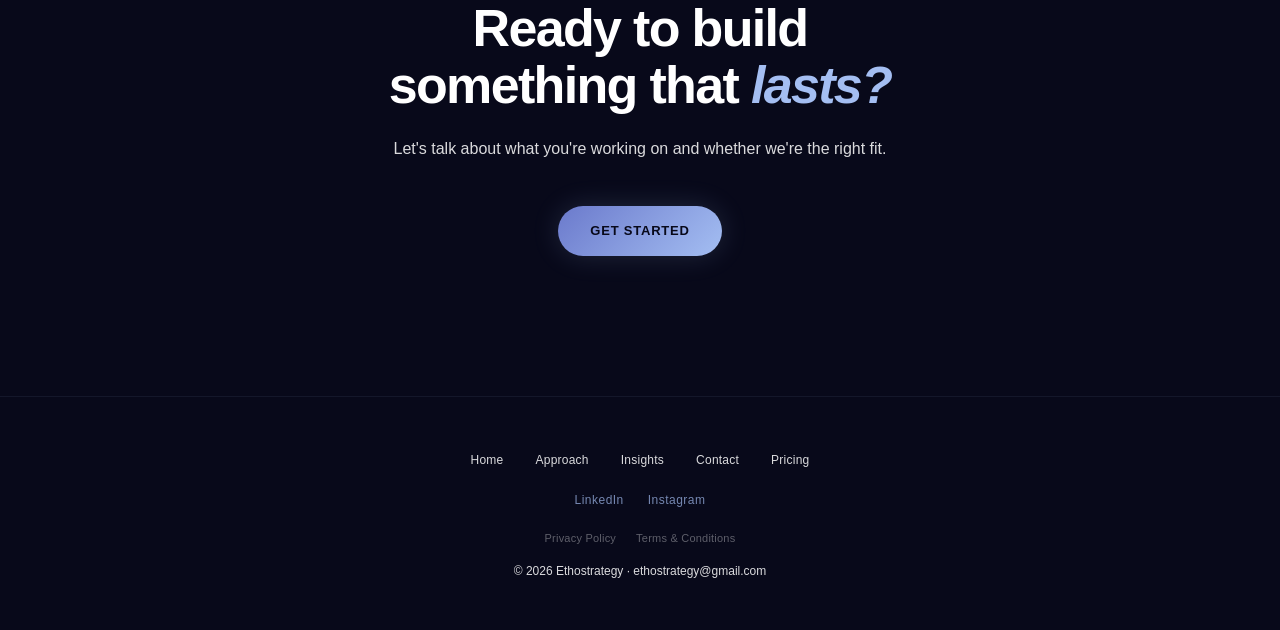
==== commit f47bb4fa: "Refine framework subtext on home and approach pages Co-Authored-By: Claude Opus 4.6 <noreply@anthrop" ====
--- a/index.html
+++ b/index.html
@@ -69,7 +69,7 @@
       <div class="section-inner">
         <span class="eyebrow">The Framework</span>
         <h2 class="section-title">Five pillars that hold every decision up to the light.</h2>
-        <p class="section-lede">Every strategy is anchored in our five pillars and developed alongside those closest to the issue.</p>
+        <p class="section-lede">Our five pillars anchor every strategy. The people closest to the issue shape it.</p>
 
         <div class="card-grid grid-5">
           <div class="card oh-card"><h3>Consent</h3><p>Is participation truly voluntary, fully informed, and free from pressure?</p></div>
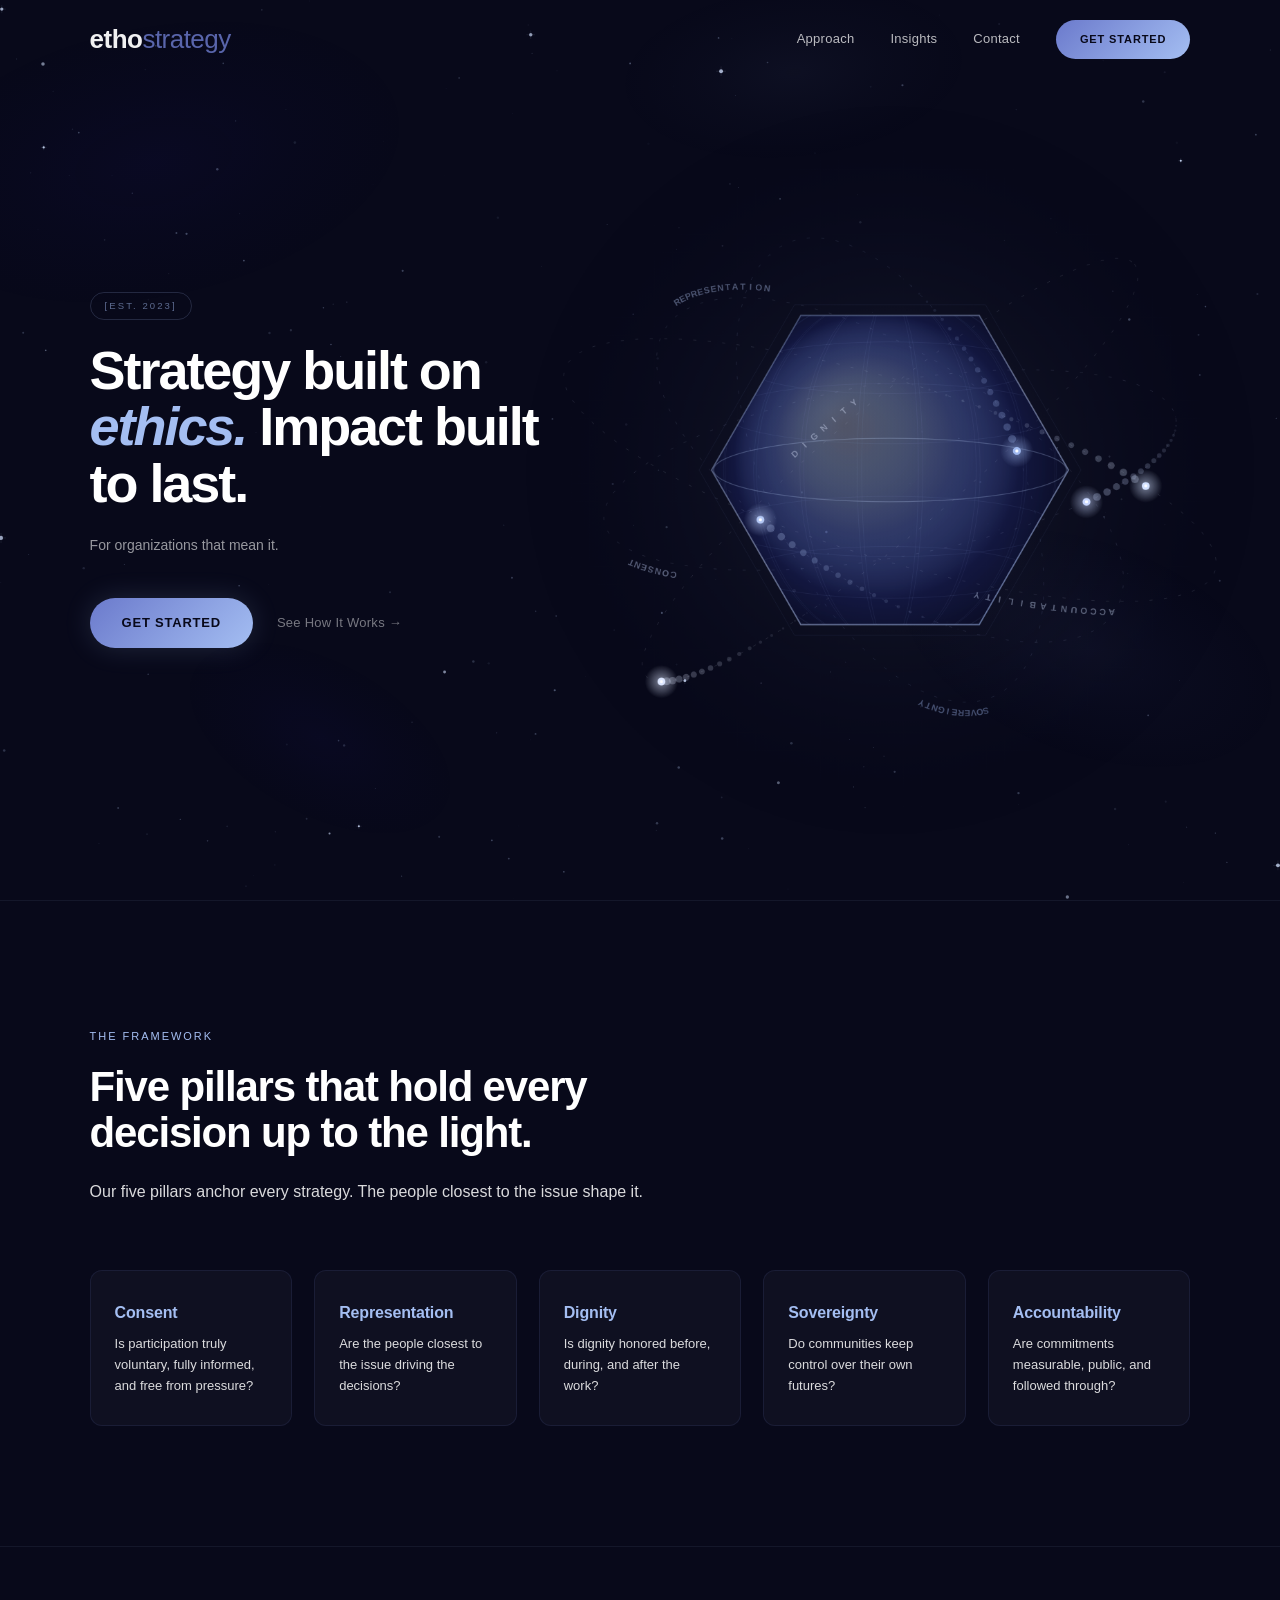
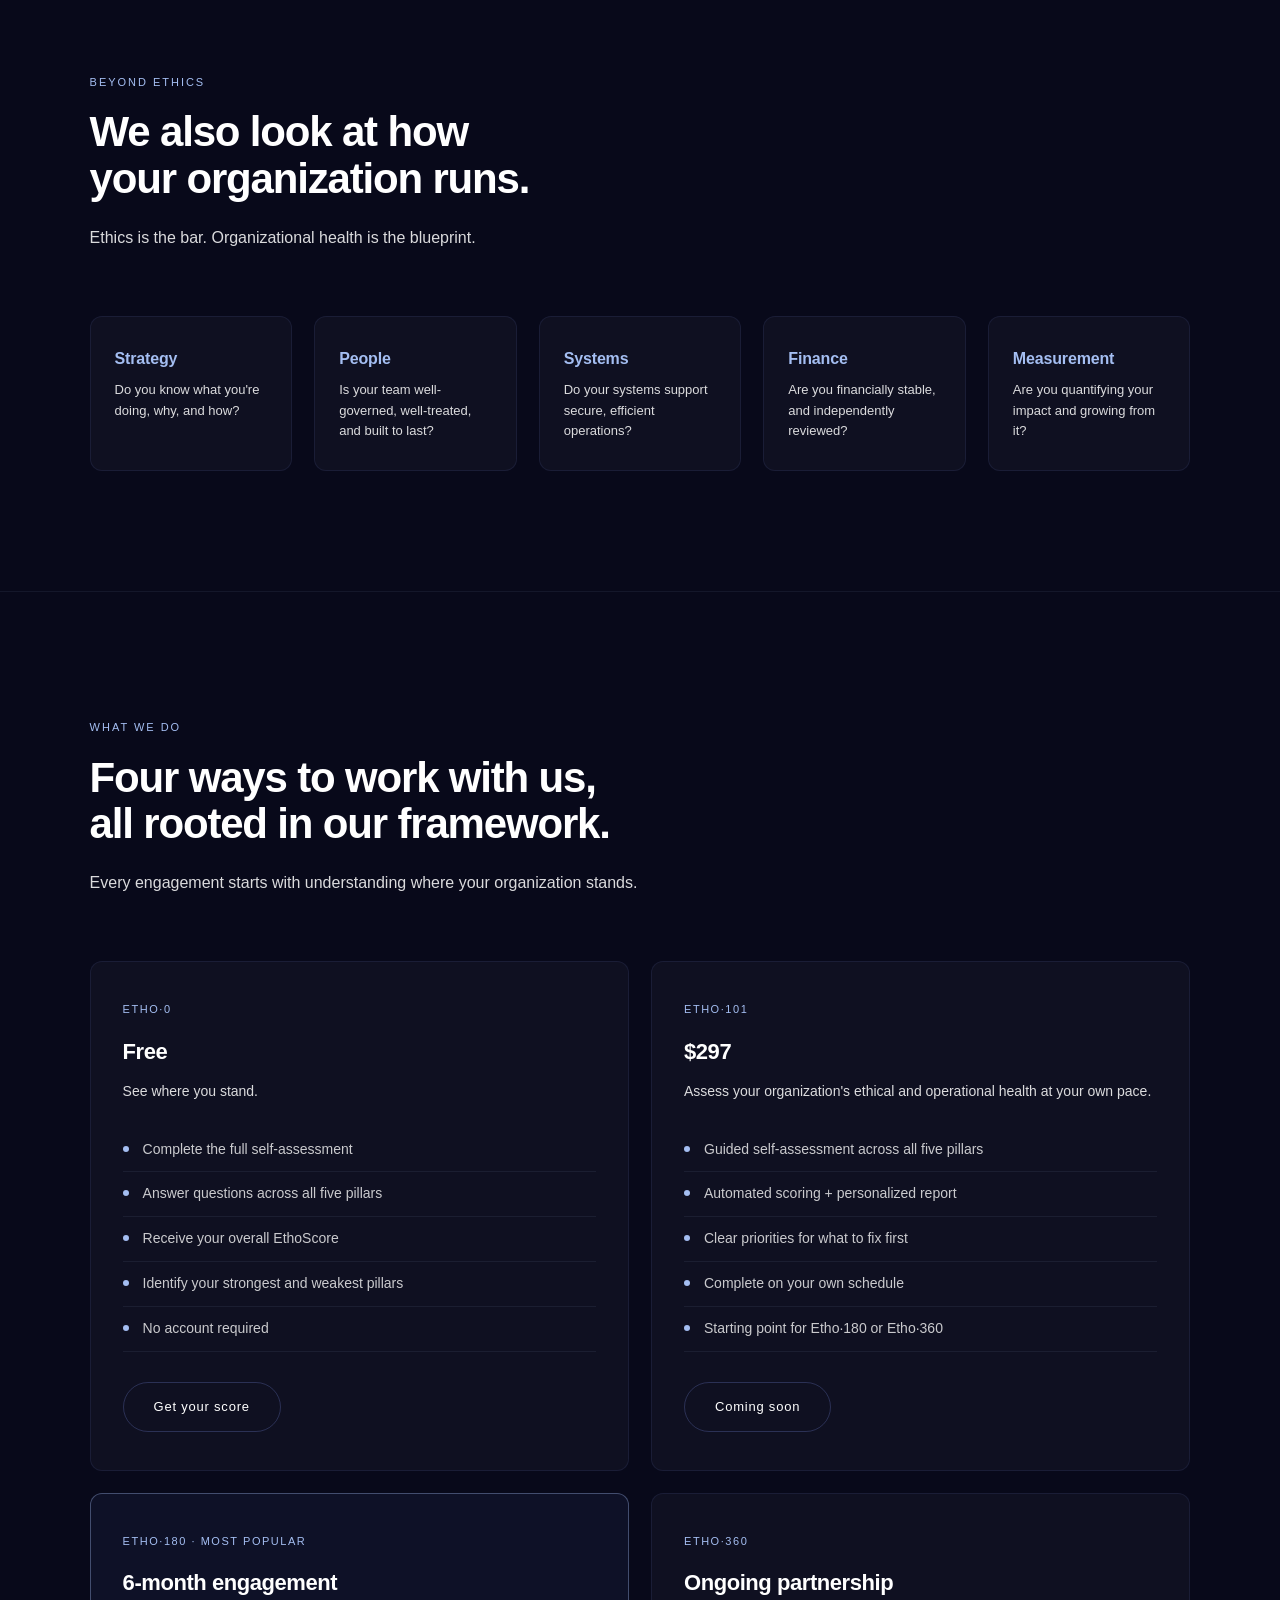
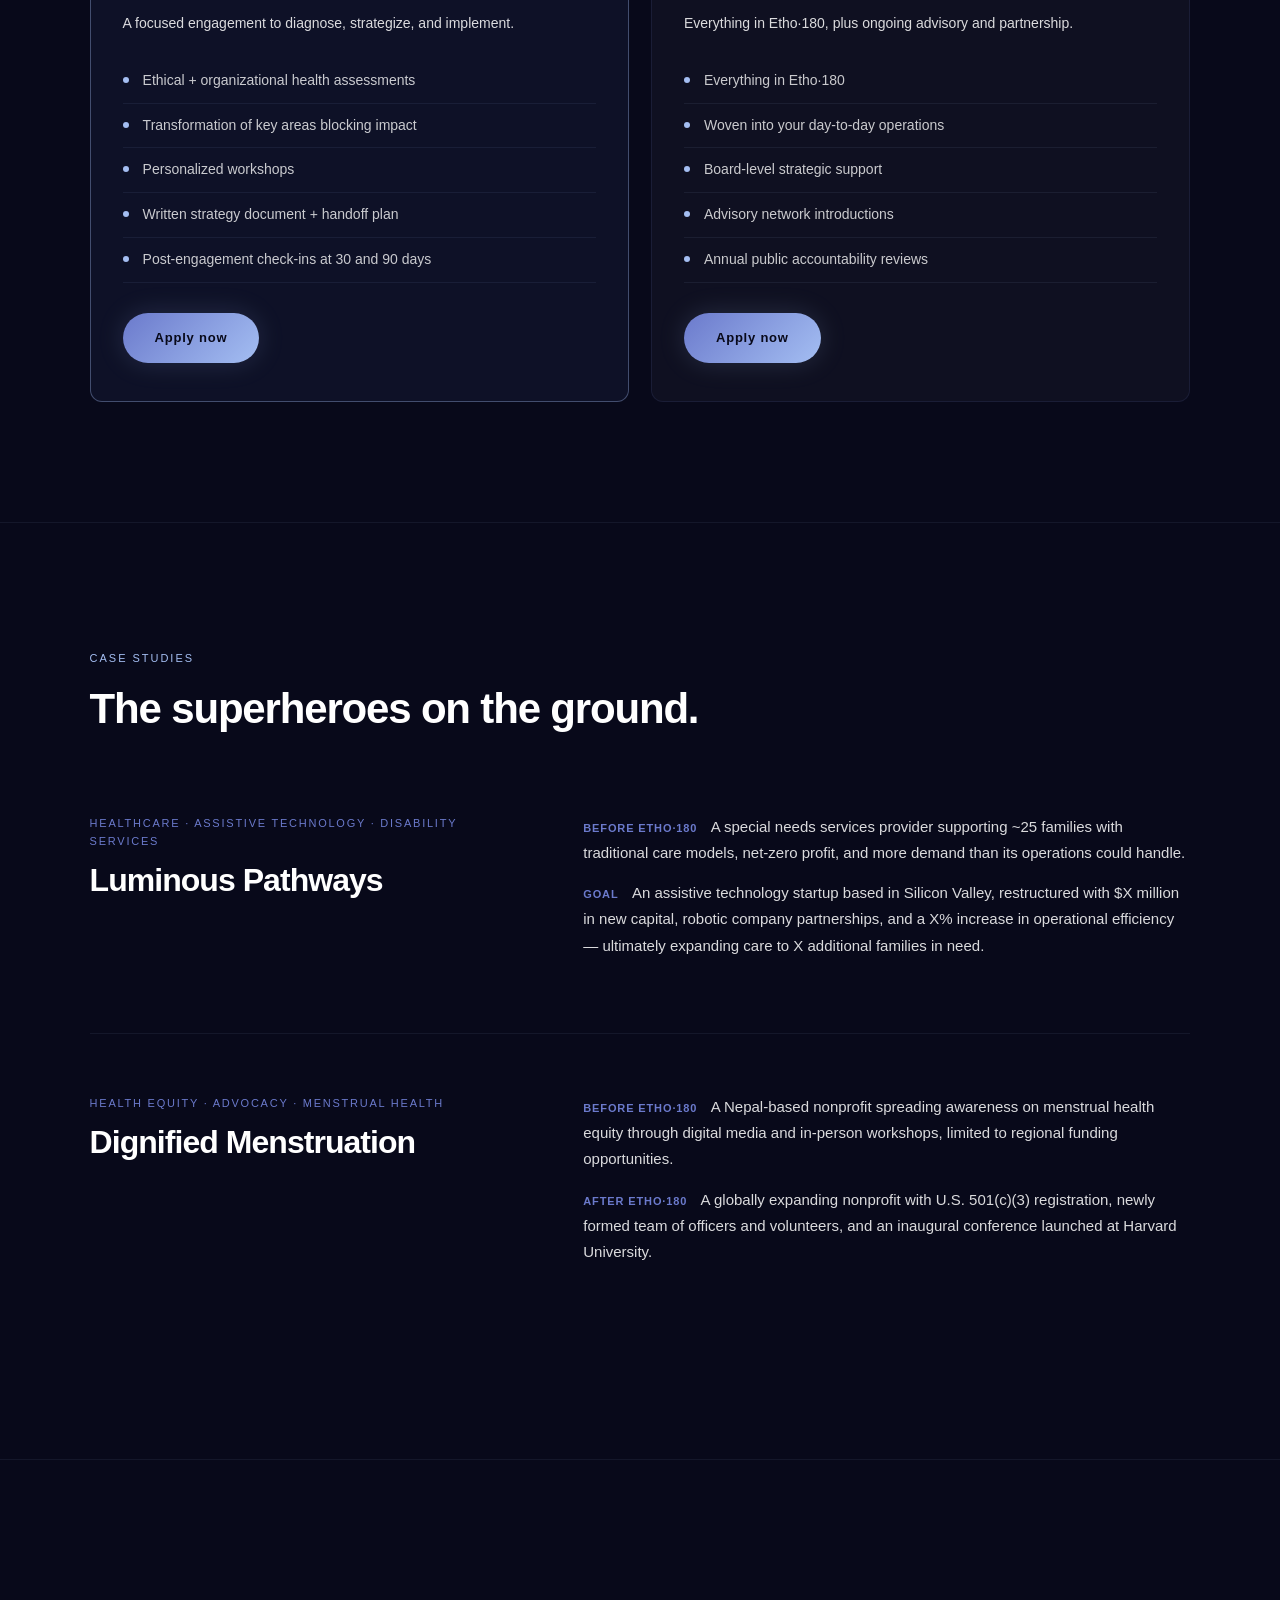
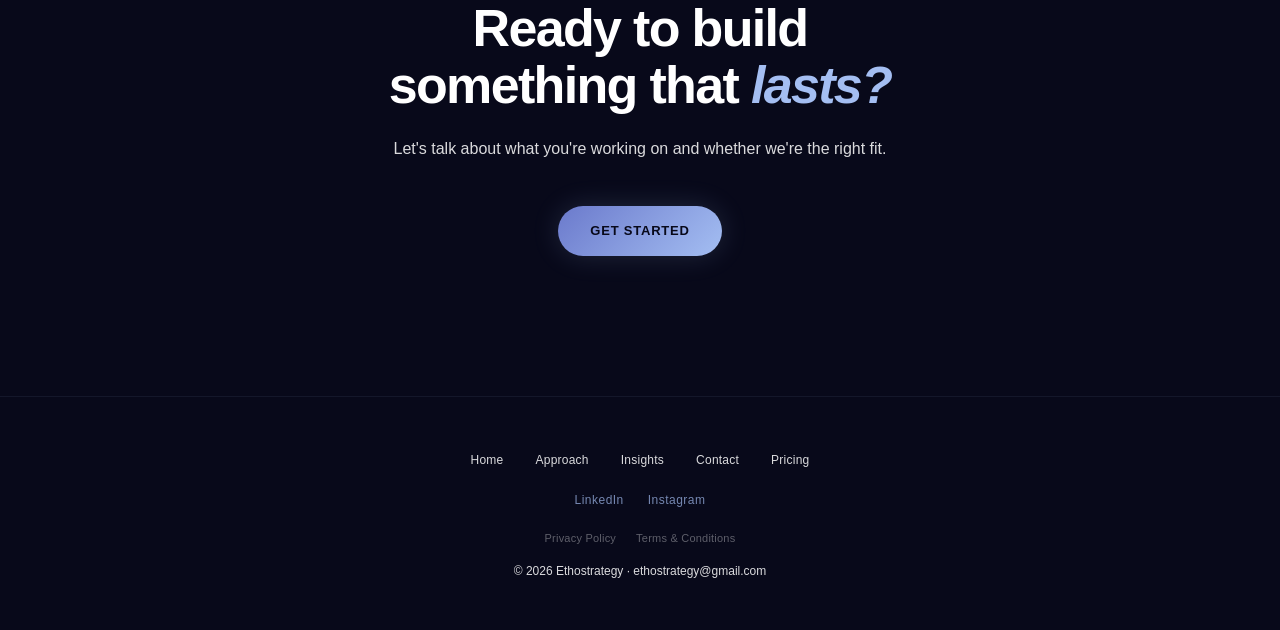
==== commit d533aa55: "Performance fixes + meta description updates across all pages - Remove dead logo.js (canvas nav logo" ====
--- a/index.html
+++ b/index.html
@@ -4,7 +4,7 @@
   <meta charset="UTF-8" />
   <meta name="viewport" content="width=device-width, initial-scale=1.0" />
   <title>Ethostrategy — Strategy built on ethics. Impact built to last.</title>
-  <meta name="description" content="Founder-led consulting for organizations committed to doing good — the right way." />
+  <meta name="description" content="Ethostrategy helps organizations build strategy rooted in ethics. Five pillars. Organizational health. Four engagement tiers." />
 
   <!-- Favicon -->
   <link rel="icon" type="image/svg+xml" href="/assets/brand/favicon.svg" />
@@ -13,17 +13,17 @@
   <meta property="og:type" content="website" />
   <meta property="og:site_name" content="Ethostrategy" />
   <meta property="og:title" content="Ethostrategy — Strategy built on ethics. Impact built to last." />
-  <meta property="og:description" content="Founder-led consulting for organizations committed to doing good — the right way." />
+  <meta property="og:description" content="Ethostrategy helps organizations build strategy rooted in ethics. Five pillars. Organizational health. Four engagement tiers." />
   <meta property="og:url" content="https://ethostrategy.co/" />
-  <meta property="og:image" content="https://ethostrategy.co/assets/brand/og-image.svg" />
+  <meta property="og:image" content="https://ethostrategy.co/assets/brand/og-image.png" />
   <meta property="og:image:width" content="1200" />
   <meta property="og:image:height" content="630" />
 
   <!-- Twitter Card -->
   <meta name="twitter:card" content="summary_large_image" />
   <meta name="twitter:title" content="Ethostrategy — Strategy built on ethics. Impact built to last." />
-  <meta name="twitter:description" content="Founder-led consulting for organizations committed to doing good — the right way." />
-  <meta name="twitter:image" content="https://ethostrategy.co/assets/brand/og-image.svg" />
+  <meta name="twitter:description" content="Ethostrategy helps organizations build strategy rooted in ethics. Five pillars. Organizational health. Four engagement tiers." />
+  <meta name="twitter:image" content="https://ethostrategy.co/assets/brand/og-image.png" />
 
   <link rel="preconnect" href="https://api.fontshare.com" crossorigin />
   <link rel="stylesheet" href="https://api.fontshare.com/v2/css?f[]=satoshi@300,400,500,700,800&display=swap" />
@@ -266,7 +266,6 @@
   </footer>
 
   <script src="/assets/js/stars.js"></script>
-  <script src="/assets/js/logo.js"></script>
   <script src="/assets/js/globe.js"></script>
   <script src="/assets/js/main.js"></script>
 
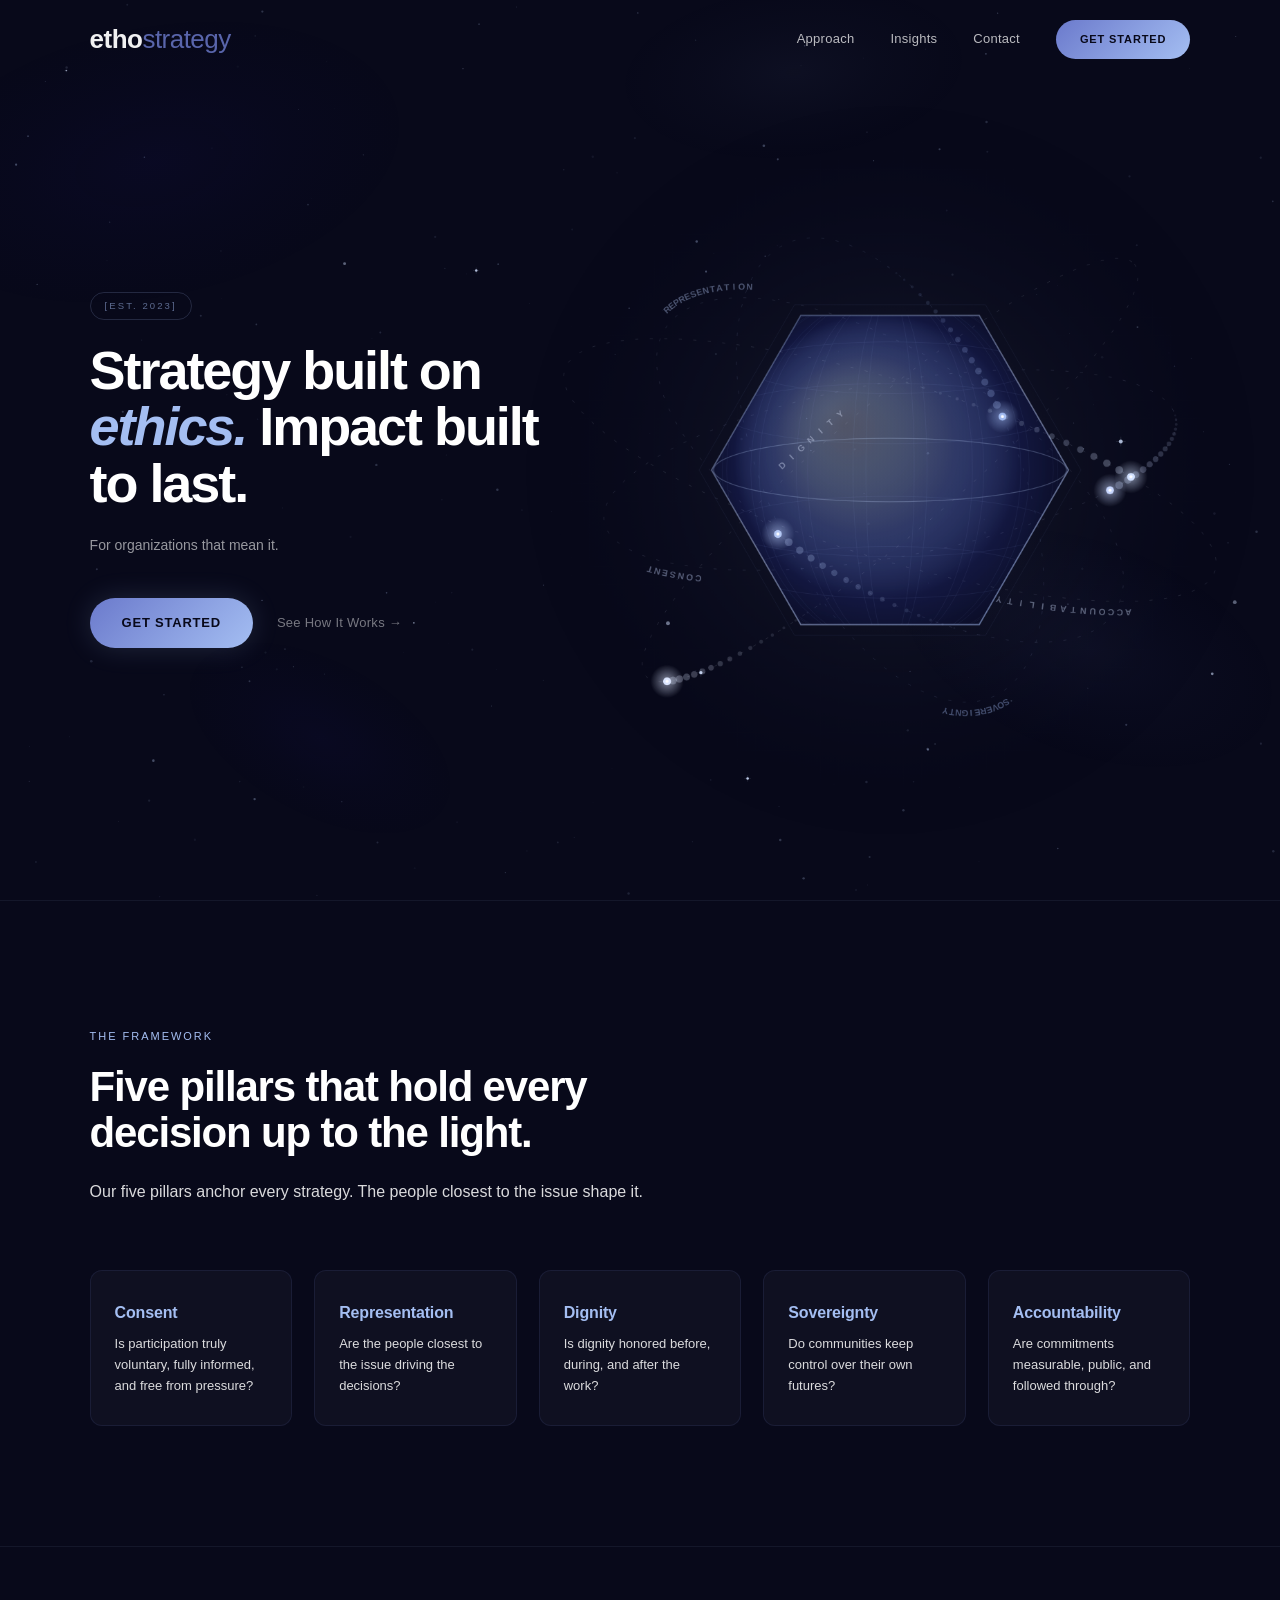
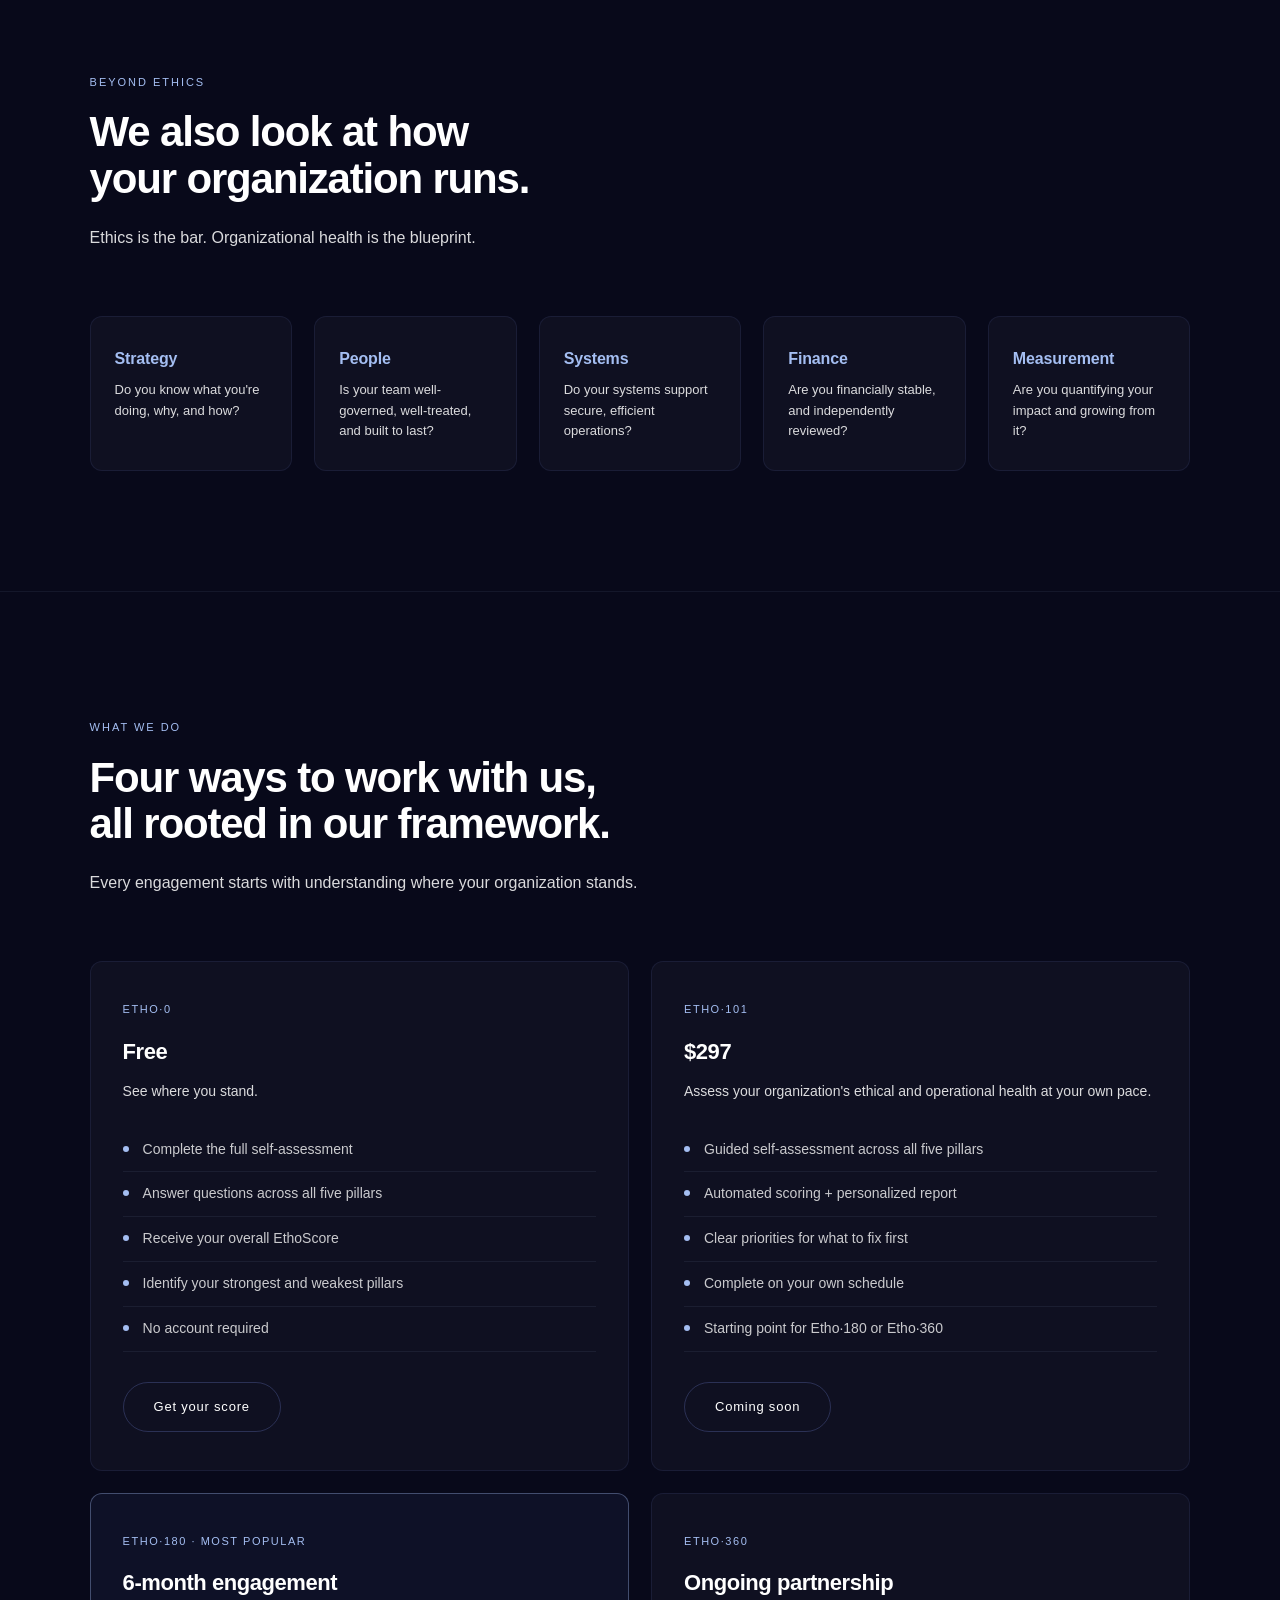
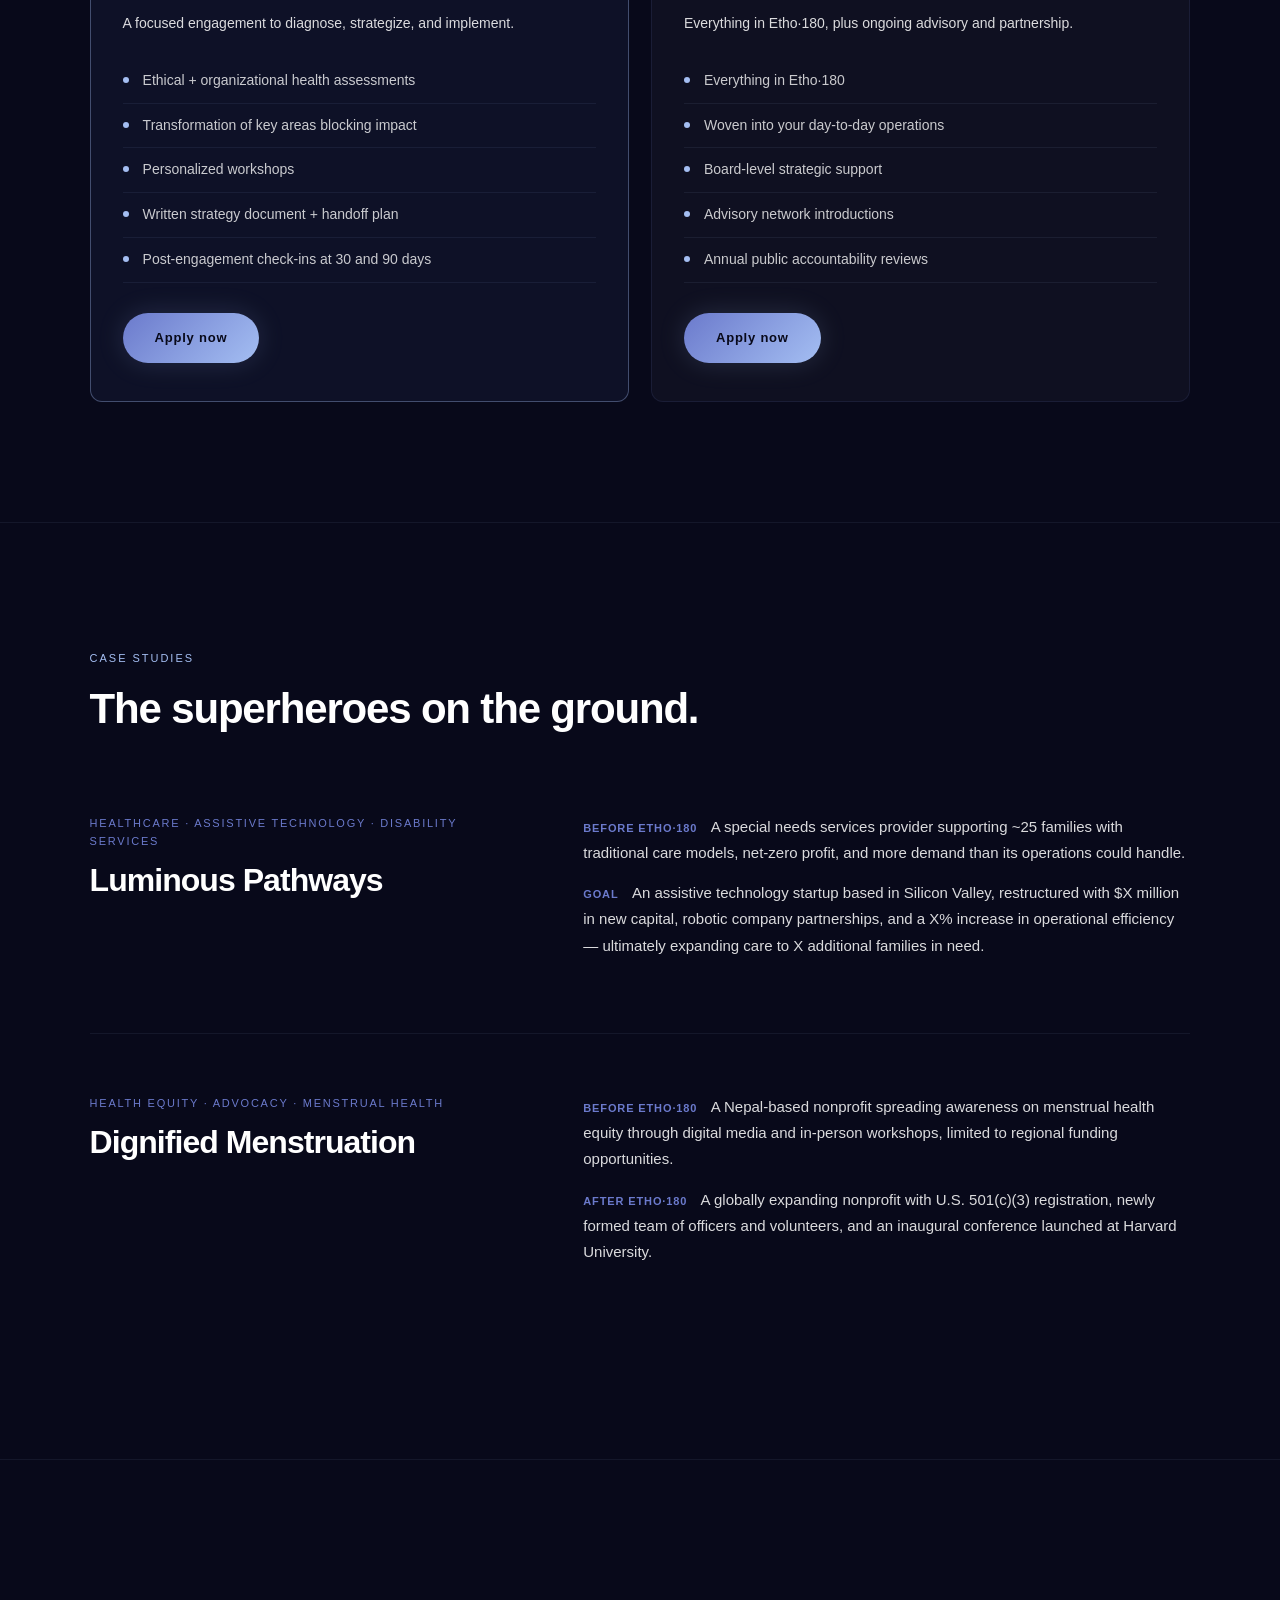
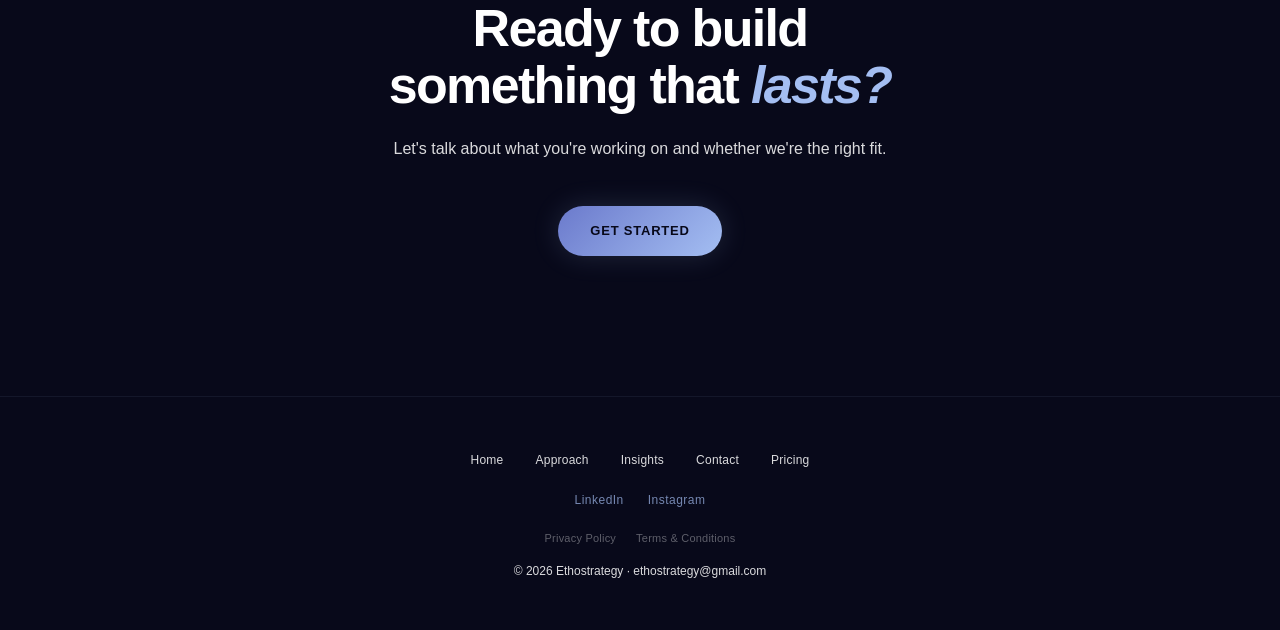
==== commit 22ce617a: "Add Etho·0 free self-assessment tool 15-question assessment across five pillars with EthoScore resul" ====
--- a/index.html
+++ b/index.html
@@ -117,7 +117,7 @@
               <li>Identify your strongest and weakest pillars</li>
               <li>No account required</li>
             </ul>
-            <a href="/pricing/" class="btn-ghost">Get your score</a>
+            <a href="/assessment/" class="btn-ghost">Get your score</a>
           </div>
 
           <div class="card service-card">
